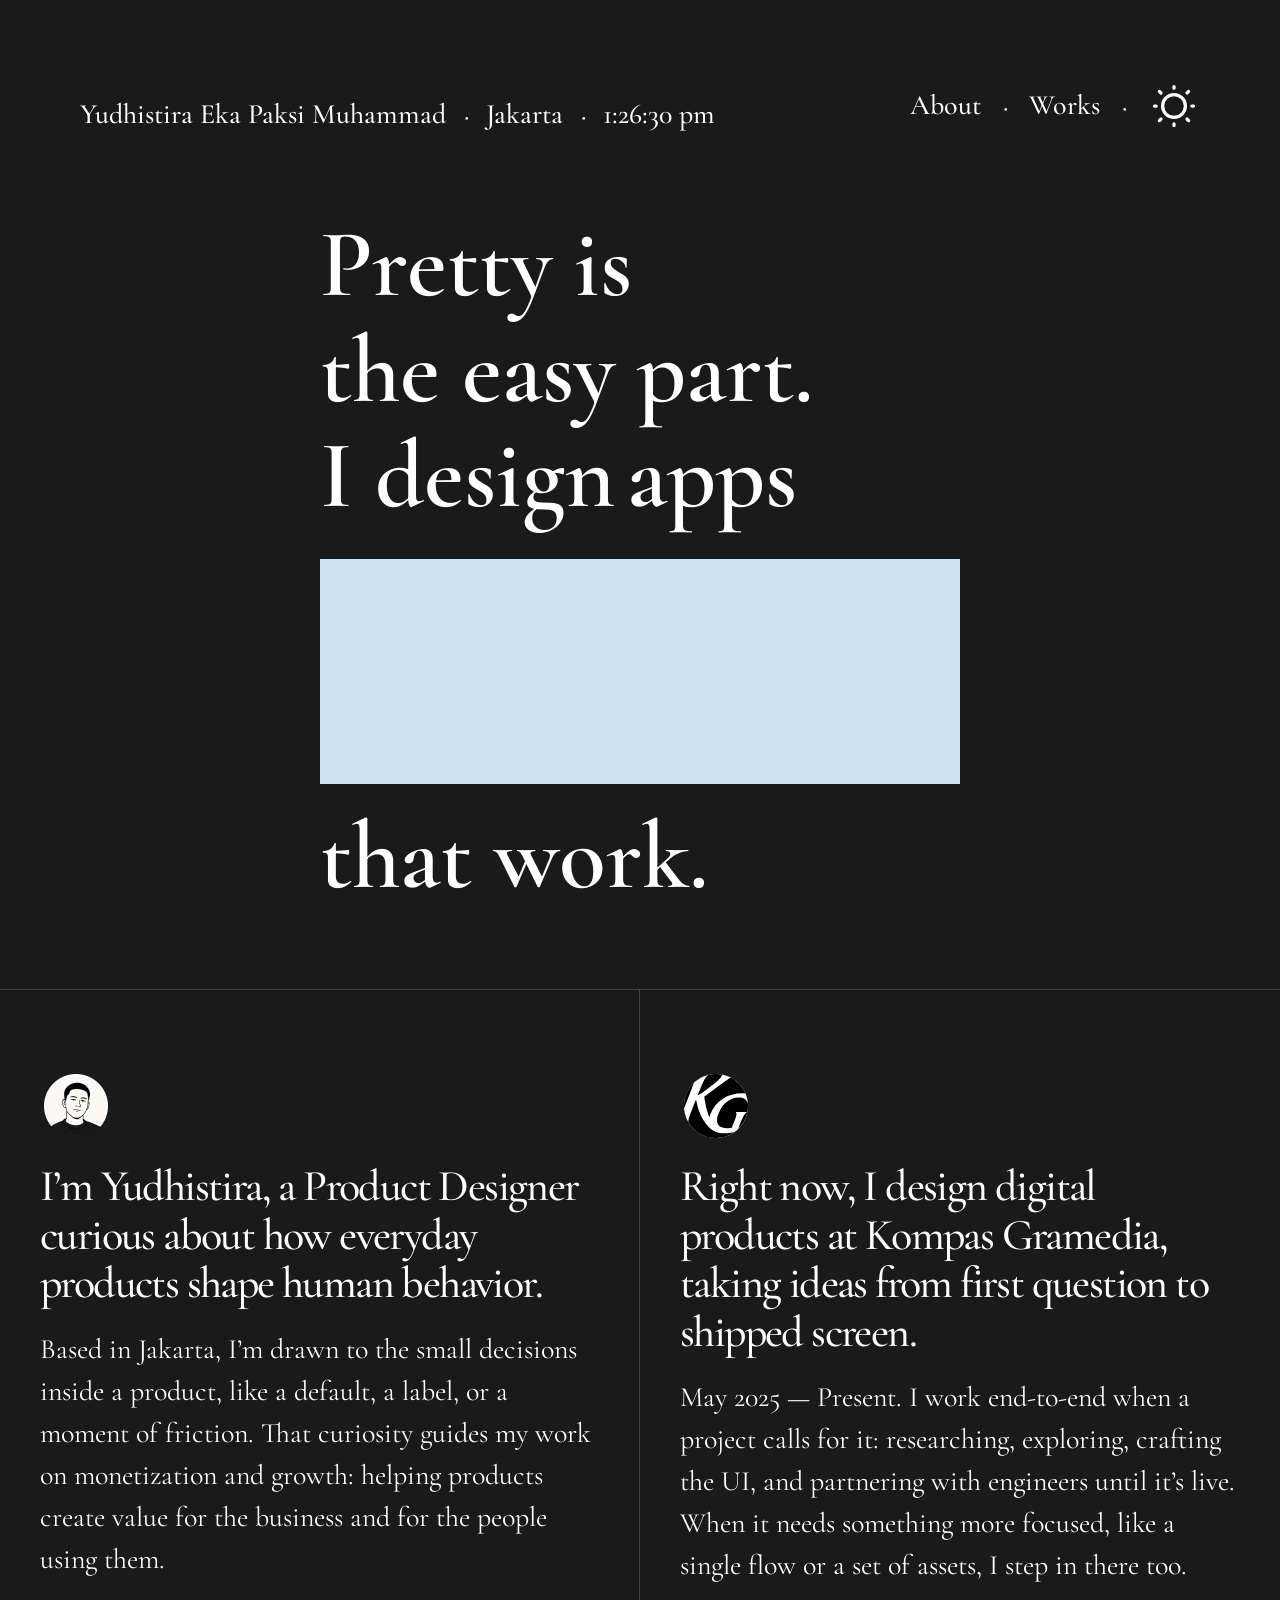
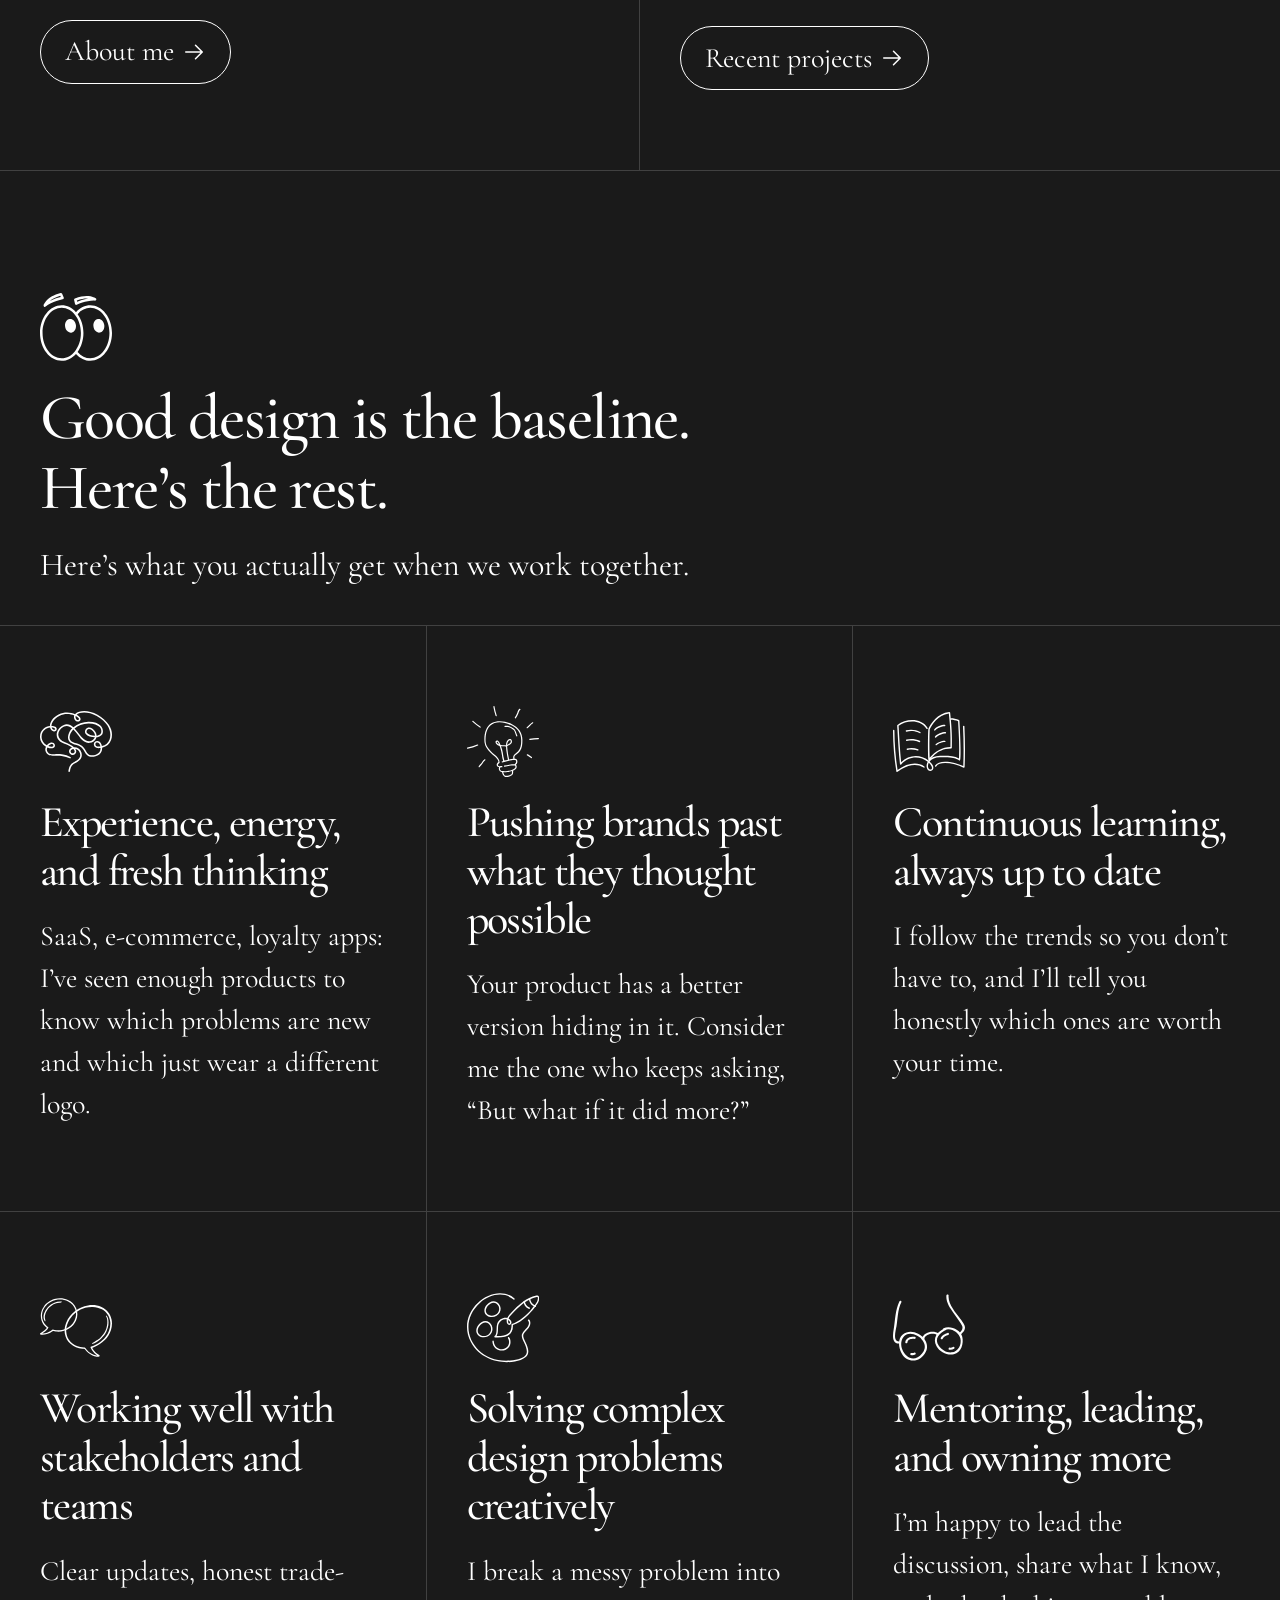
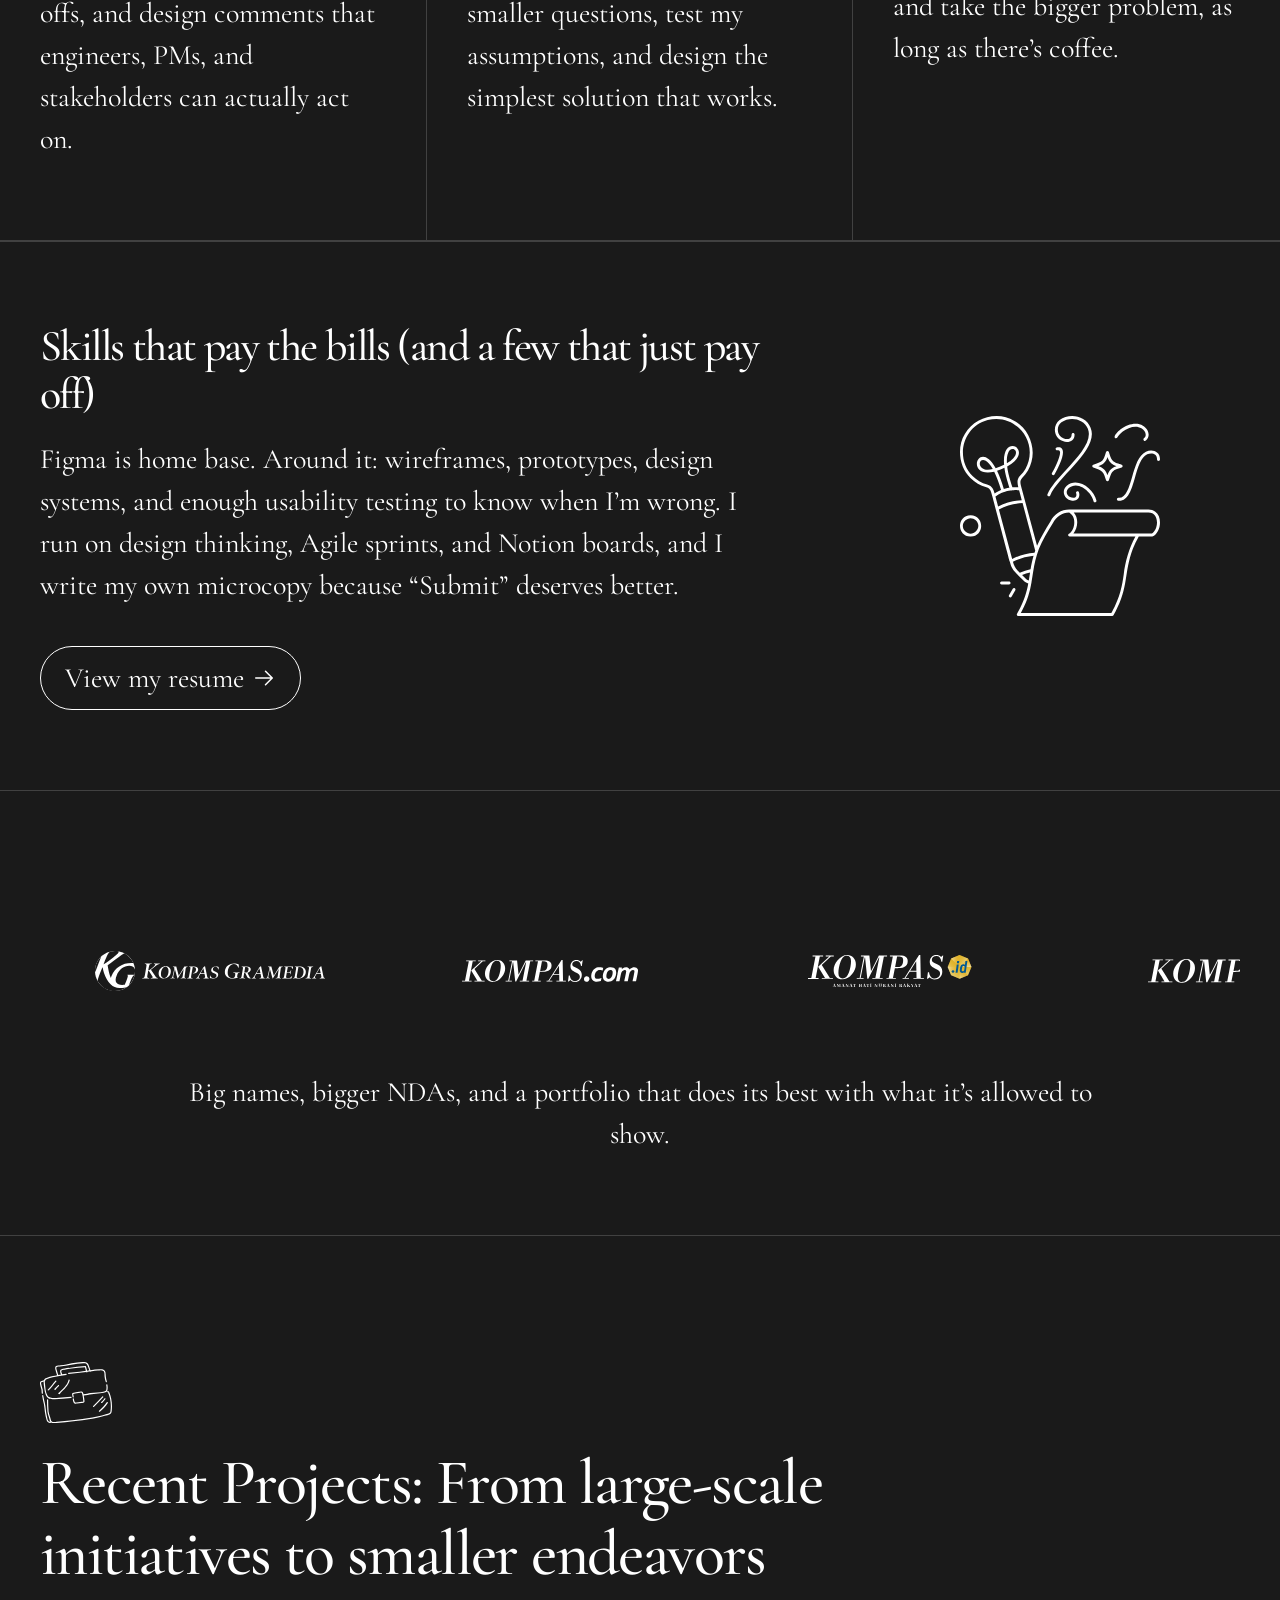
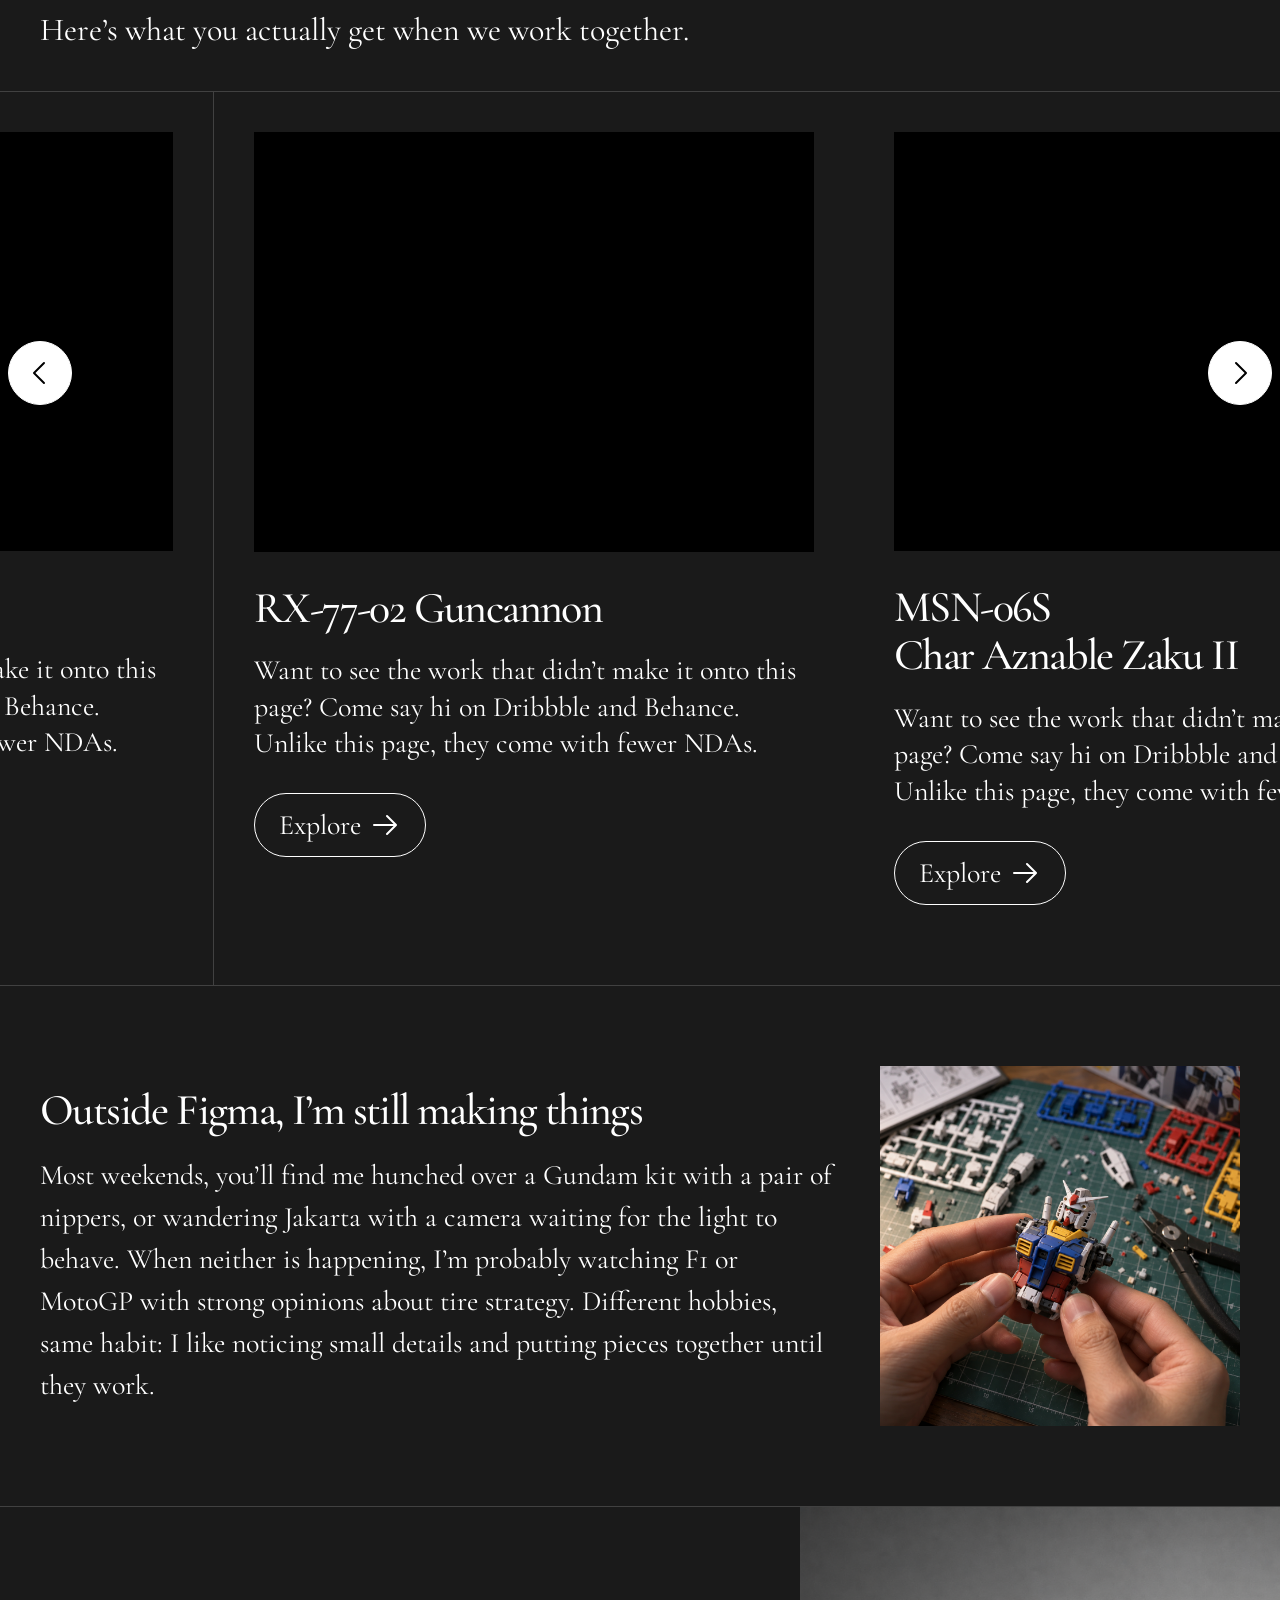
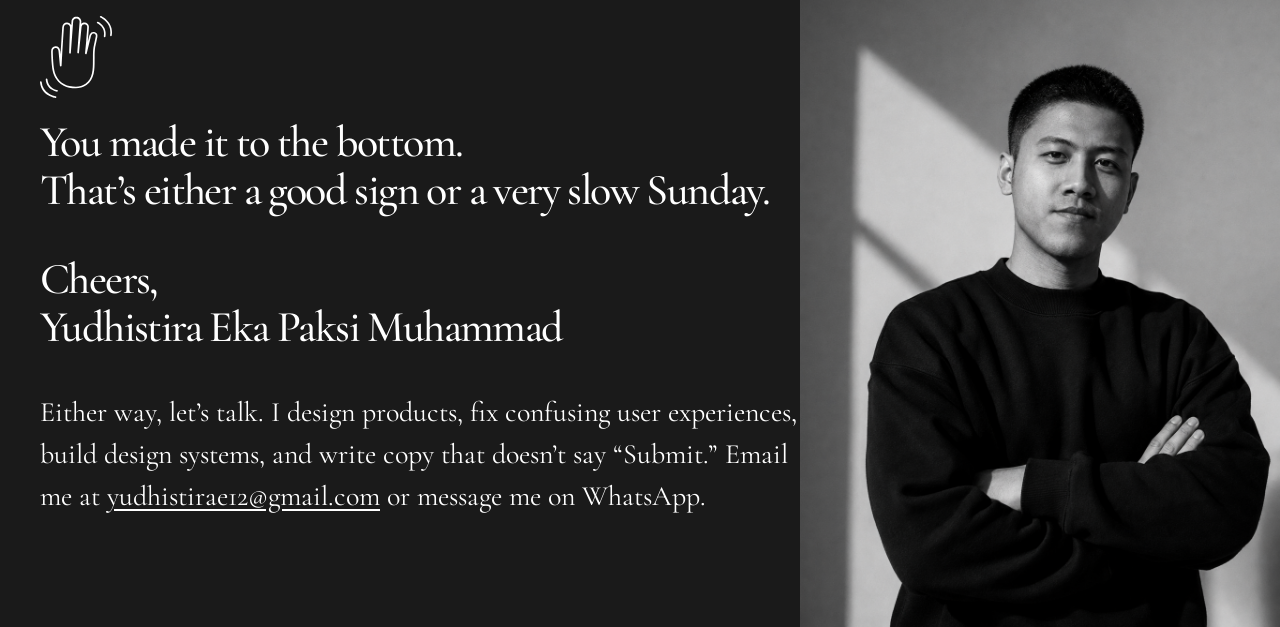
==== index.html @ 53196ae7 "Refine project carousel presentation" ====
<!doctype html>
<html lang="en">
  <head>
    <meta charset="UTF-8" />
    <meta name="viewport" content="width=device-width, initial-scale=1.0" />
    <meta name="description" content="Yudhistira Eka Paksi Muhammad — Product Designer based in Jakarta." />
    <title>Yudhistira Eka Paksi Muhammad — Product Designer</title>
    <link rel="icon" type="image/png" href="Assets/Favicons/Favicons_White.png" />
    <link rel="preconnect" href="https://fonts.googleapis.com" />
    <link rel="preconnect" href="https://fonts.gstatic.com" crossorigin />
    <link href="https://fonts.googleapis.com/css2?family=Cormorant+Garamond:wght@400;500;600&family=DM+Mono:wght@400;500&display=swap" rel="stylesheet" />
    <link rel="stylesheet" href="styles.css?v=project-mockups-1" />
  </head>
  <body data-theme="dark">
    <a class="skip-link" href="#main">Skip to content</a>
    <header class="header" id="top">
      <div class="metadata"><a href="#top">Yudhistira Eka Paksi Muhammad</a><span class="dot">·</span><span>Jakarta</span><span class="dot">·</span><time id="jakarta-time">--:--:--</time></div>
      <nav aria-label="Main navigation"><a href="about.html">About</a><span class="dot">·</span><a href="works.html">Works</a><span class="dot">·</span><button class="theme-toggle" type="button" aria-label="Switch to light mode" aria-pressed="false"><img src="Assets/Icons/sun-dim.svg" alt="" width="52" height="52" /></button><button class="menu-toggle" type="button" aria-label="Open navigation" aria-expanded="false"><img src="Assets/Icons/list.svg" alt="" width="24" height="24" /></button></nav>
    </header>
    <aside class="mobile-sidebar" id="mobile-menu" aria-label="Website navigation" aria-hidden="true" inert>
      <div class="mobile-sidebar__topbar"><a class="mobile-sidebar__name" href="index.html">Yudhistira Eka Paksi Muhammad</a><div class="mobile-sidebar__actions"><button class="theme-toggle" type="button" aria-label="Switch to light mode" aria-pressed="false"><img src="Assets/Icons/sun-dim.svg" alt="" width="24" height="24" /></button><button class="menu-close" type="button" aria-label="Close navigation"><img src="Assets/Icons/x.svg" alt="" width="24" height="24" /></button></div></div>
      <nav class="mobile-sidebar__nav" aria-label="On this portfolio"><p>On this portfolio</p><a href="index.html" aria-current="page">Home</a><a href="about.html">About</a><a href="works.html">Works</a></nav>
    </aside>
    <main id="main">
      <section class="hero" aria-labelledby="hero-title"><h1 id="hero-title" aria-label="Pretty is the easy part. I design apps, sites, and tools that work.">Pretty is<br />the easy part.<br /><span class="hero-design-line">I design<span class="hero-word-window" aria-hidden="true"><span class="hero-word-track"><span>apps</span><span>sites</span><span>tools</span><span>apps</span></span></span></span></h1><div class="asset-placeholder" aria-hidden="true"></div><p>that work.</p></section>
      <section class="split-section intro" id="about" aria-label="About Yudhistira">
        <article class="split-card"><img class="theme-asset avatar" src="Assets/Illustrations/DarkMode/ProfilePict.png" data-dark="Assets/Illustrations/DarkMode/ProfilePict.png" data-light="Assets/Illustrations/LightMode/ProfilePict.png" alt="Illustrated portrait of Yudhistira" width="72" height="72" /><h2>I’m Yudhistira, a Product Designer curious about how everyday products shape human behavior.</h2><p>Based in Jakarta, I’m drawn to the small decisions inside a product, like a default, a label, or a moment of friction. That curiosity guides my work on monetization and growth: helping products create value for the business and for the people using them.</p><a class="pill" href="#contact">About me <img src="Assets/Icons/arrow-right.svg" alt="" width="24" height="24" /></a></article>
        <article class="split-card"><img class="theme-asset icon" src="Assets/Illustrations/DarkMode/KGMedia.svg" data-dark="Assets/Illustrations/DarkMode/KGMedia.svg" data-light="Assets/Illustrations/LightMode/KGMedia.svg" alt="Kompas Gramedia" width="72" height="72" /><h2>Right now, I design digital products at Kompas Gramedia, taking ideas from first question to shipped screen.</h2><p>May 2025 — Present. I work end-to-end when a project calls for it: researching, exploring, crafting the UI, and partnering with engineers until it’s live. When it needs something more focused, like a single flow or a set of assets, I step in there too.</p><a class="pill" href="#projects">Recent projects <img src="Assets/Icons/arrow-right.svg" alt="" width="24" height="24" /></a></article>
      </section>
      <section class="value-section" aria-labelledby="value-title">
        <header class="value-intro"><img class="theme-asset value-intro__icon" src="Assets/Illustrations/DarkMode/BubbleChats.svg" data-dark="Assets/Illustrations/DarkMode/BubbleChats.svg" data-light="Assets/Illustrations/LightMode/BubbleChats.svg" alt="" width="72" height="72" /><h2 id="value-title">Good design is the baseline.<br />Here’s the rest.</h2><p>Here’s what you actually get when we work together.</p></header>
        <div class="value-grid">
          <article class="value-card"><img class="theme-asset icon" src="Assets/Illustrations/DarkMode/Brain.svg" data-dark="Assets/Illustrations/DarkMode/Brain.svg" data-light="Assets/Illustrations/LightMode/Brain.svg" alt="" width="72" height="72" /><h3>Experience, energy, and fresh thinking</h3><p>SaaS, e-commerce, loyalty apps: I’ve seen enough products to know which problems are new and which just wear a different logo.</p></article>
          <article class="value-card"><img class="theme-asset icon" src="Assets/Illustrations/DarkMode/LightBulb.svg" data-dark="Assets/Illustrations/DarkMode/LightBulb.svg" data-light="Assets/Illustrations/LightMode/LightBulb.svg" alt="" width="72" height="72" /><h3>Pushing brands past what they thought possible</h3><p>Your product has a better version hiding in it. Consider me the one who keeps asking, “But what if it did more?”</p></article>
          <article class="value-card"><img class="theme-asset icon" src="Assets/Illustrations/DarkMode/Book.svg" data-dark="Assets/Illustrations/DarkMode/Book.svg" data-light="Assets/Illustrations/LightMode/Book.svg" alt="" width="72" height="72" /><h3>Continuous learning, always up to date</h3><p>I follow the trends so you don’t have to, and I’ll tell you honestly which ones are worth your time.</p></article>
          <article class="value-card"><img class="theme-asset icon" src="Assets/Illustrations/DarkMode/BubbleChats-1.svg" data-dark="Assets/Illustrations/DarkMode/BubbleChats-1.svg" data-light="Assets/Illustrations/LightMode/BubbleChats-1.svg" alt="" width="72" height="72" /><h3>Working well with stakeholders and teams</h3><p>Clear updates, honest trade-offs, and design comments that engineers, PMs, and stakeholders can actually act on.</p></article>
          <article class="value-card"><img class="theme-asset icon" src="Assets/Illustrations/DarkMode/Palette.svg" data-dark="Assets/Illustrations/DarkMode/Palette.svg" data-light="Assets/Illustrations/LightMode/Palette.svg" alt="" width="72" height="72" /><h3>Solving complex design problems creatively</h3><p>I break a messy problem into smaller questions, test my assumptions, and design the simplest solution that works.</p></article>
          <article class="value-card"><img class="theme-asset icon" src="Assets/Illustrations/DarkMode/Glasses.svg" data-dark="Assets/Illustrations/DarkMode/Glasses.svg" data-light="Assets/Illustrations/LightMode/Glasses.svg" alt="" width="72" height="72" /><h3>Mentoring, leading, and owning more</h3><p>I’m happy to lead the discussion, share what I know, and take the bigger problem, as long as there’s coffee.</p></article>
        </div>
        <nav class="value-carousel-controls project-carousel-controls" aria-label="Value navigation"><p class="value-carousel-indicator project-carousel-indicator" aria-live="polite">1 of 6</p><div class="project-carousel-actions"><button class="project-carousel-control" type="button" data-value-direction="previous" aria-label="Previous value"><img src="Assets/Icons/caret-left.svg" alt="" width="32" height="32" /></button><button class="project-carousel-control" type="button" data-value-direction="next" aria-label="Next value"><img src="Assets/Icons/caret-right.svg" alt="" width="32" height="32" /></button></div></nav>
      </section>
      <section class="feature-section feature-section--skills"><div class="feature-content"><h2>Skills that pay the bills (and a few that just pay off)</h2><p>Figma is home base. Around it: wireframes, prototypes, design systems, and enough usability testing to know when I’m wrong. I run on design thinking, Agile sprints, and Notion boards, and I write my own microcopy because “Submit” deserves better.</p><a class="pill pill--feature" href="#contact">View my resume <img src="Assets/Icons/arrow-right.svg" alt="" width="24" height="24" /></a></div><img class="theme-asset creative" src="Assets/Illustrations/DarkMode/Creative.svg" data-dark="Assets/Illustrations/DarkMode/Creative.svg" data-light="Assets/Illustrations/LightMode/Creative.svg" alt="Creative design illustration" width="360" height="360" /></section>
      <section class="brands" aria-label="Brands and projects"><div class="brand-carousel"><div class="brand-track"><div class="brand-grid"><div><img class="theme-asset" src="Assets/Illustrations/DarkMode/KompasGramedia.svg" data-dark="Assets/Illustrations/DarkMode/KompasGramedia.svg" data-light="Assets/Illustrations/LightMode/KompasGramedia.svg" alt="Kompas Gramedia" width="230" height="40" /></div><div><img class="theme-asset" src="Assets/Illustrations/DarkMode/KompasCom.svg" data-dark="Assets/Illustrations/DarkMode/KompasCom.svg" data-light="Assets/Illustrations/LightMode/KompasCom.svg" alt="Kompas.com" width="176" height="22" /></div><div><img class="theme-asset" src="Assets/Illustrations/DarkMode/KompasID.svg" data-dark="Assets/Illustrations/DarkMode/KompasID.svg" data-light="Assets/Illustrations/LightMode/KompasID.svg" alt="Kompas.id" width="164" height="32" /></div><div><img class="theme-asset" src="Assets/Illustrations/DarkMode/KompasTV.svg" data-dark="Assets/Illustrations/DarkMode/KompasTV.svg" data-light="Assets/Illustrations/LightMode/KompasTV.svg" alt="Kompas TV" width="165" height="24" /></div><div><img class="theme-asset" src="Assets/Illustrations/DarkMode/BankSyariahIndonesia.svg" data-dark="Assets/Illustrations/DarkMode/BankSyariahIndonesia.svg" data-light="Assets/Illustrations/LightMode/BankSyariahIndonesia.svg" alt="Bank Syariah Indonesia" width="158" height="44" /></div><div><img class="theme-asset" src="Assets/Illustrations/DarkMode/AEON.svg" data-dark="Assets/Illustrations/DarkMode/AEON.svg" data-light="Assets/Illustrations/LightMode/AEON.svg" alt="AEON" width="120" height="40" /></div><div><img class="theme-asset bobo" src="Assets/Illustrations/DarkMode/MajalahBobo.svg" data-dark="Assets/Illustrations/DarkMode/MajalahBobo.svg" data-light="Assets/Illustrations/LightMode/MajalahBobo.svg" alt="Majalah Bobo" width="126" height="52" /></div><div><img class="theme-asset bobo" src="Assets/Illustrations/DarkMode/MajalahBobo.svg" data-dark="Assets/Illustrations/DarkMode/MajalahBobo.svg" data-light="Assets/Illustrations/LightMode/MajalahBobo.svg" alt="Majalah Bobo" width="126" height="52" /></div></div><div class="brand-grid" aria-hidden="true"><div><img class="theme-asset" src="Assets/Illustrations/DarkMode/KompasGramedia.svg" data-dark="Assets/Illustrations/DarkMode/KompasGramedia.svg" data-light="Assets/Illustrations/LightMode/KompasGramedia.svg" alt="" width="230" height="40" /></div><div><img class="theme-asset" src="Assets/Illustrations/DarkMode/KompasCom.svg" data-dark="Assets/Illustrations/DarkMode/KompasCom.svg" data-light="Assets/Illustrations/LightMode/KompasCom.svg" alt="" width="176" height="22" /></div><div><img class="theme-asset" src="Assets/Illustrations/DarkMode/KompasID.svg" data-dark="Assets/Illustrations/DarkMode/KompasID.svg" data-light="Assets/Illustrations/LightMode/KompasID.svg" alt="" width="164" height="32" /></div><div><img class="theme-asset" src="Assets/Illustrations/DarkMode/KompasTV.svg" data-dark="Assets/Illustrations/DarkMode/KompasTV.svg" data-light="Assets/Illustrations/LightMode/KompasTV.svg" alt="" width="165" height="24" /></div><div><img class="theme-asset" src="Assets/Illustrations/DarkMode/BankSyariahIndonesia.svg" data-dark="Assets/Illustrations/DarkMode/BankSyariahIndonesia.svg" data-light="Assets/Illustrations/LightMode/BankSyariahIndonesia.svg" alt="" width="158" height="44" /></div><div><img class="theme-asset" src="Assets/Illustrations/DarkMode/AEON.svg" data-dark="Assets/Illustrations/DarkMode/AEON.svg" data-light="Assets/Illustrations/LightMode/AEON.svg" alt="" width="120" height="40" /></div><div><img class="theme-asset bobo" src="Assets/Illustrations/DarkMode/MajalahBobo.svg" data-dark="Assets/Illustrations/DarkMode/MajalahBobo.svg" data-light="Assets/Illustrations/LightMode/MajalahBobo.svg" alt="" width="126" height="52" /></div><div><img class="theme-asset bobo" src="Assets/Illustrations/DarkMode/MajalahBobo.svg" data-dark="Assets/Illustrations/DarkMode/MajalahBobo.svg" data-light="Assets/Illustrations/LightMode/MajalahBobo.svg" alt="" width="126" height="52" /></div></div></div></div><p>Big names, bigger NDAs, and a portfolio that does its best with what it’s allowed to show.</p></section>
      <section class="projects-section" id="projects" aria-labelledby="projects-title">
        <header class="projects-intro"><img class="theme-asset projects-intro__icon" src="Assets/Illustrations/DarkMode/BubbleChats-2.svg" data-dark="Assets/Illustrations/DarkMode/BubbleChats-2.svg" data-light="Assets/Illustrations/LightMode/BubbleChats-2.svg" alt="" width="72" height="72" /><h2 id="projects-title">Recent Projects: From large-scale initiatives to smaller endeavors<span class="mobile-only"><br />Here’s the rest.</span></h2><p>Here’s what you actually get when we work together.</p></header>
        <div class="projects-carousel-shell">
        <div class="projects" id="project-carousel">
          <article class="project-card"><figure class="project-media project-media--red-comet" aria-hidden="true"></figure><h3>MSN-06S<br />Char Aznable Zaku II</h3><p>Want to see the work that didn’t make it onto this page? Come say hi on Dribbble and Behance. Unlike this page, they come with fewer NDAs.</p><a class="pill" href="#contact">Explore <img src="Assets/Icons/arrow-right.svg" alt="" width="32" height="32" /></a></article>
          <article class="project-card"><figure class="project-media project-media--gundam" aria-hidden="true"></figure><h3>RX-78-2 Gundam</h3><p>Want to see the work that didn’t make it onto this page? Come say hi on Dribbble and Behance. Unlike this page, they come with fewer NDAs.</p><a class="pill" href="#contact">Explore <img src="Assets/Icons/arrow-right.svg" alt="" width="32" height="32" /></a></article>
          <article class="project-card"><figure class="project-media project-media--gouf" aria-hidden="true"></figure><h3>MS-07B Gouf</h3><p>Want to see the work that didn’t make it onto this page? Come say hi on Dribbble and Behance. Unlike this page, they come with fewer NDAs.</p><a class="pill" href="#contact">Explore <img src="Assets/Icons/arrow-right.svg" alt="" width="32" height="32" /></a></article>
          <article class="project-card"><figure class="project-media project-media--zaku" aria-hidden="true"></figure><h3>MS-06C Zaku II</h3><p>Want to see the work that didn’t make it onto this page? Come say hi on Dribbble and Behance. Unlike this page, they come with fewer NDAs.</p><a class="pill" href="#contact">Explore <img src="Assets/Icons/arrow-right.svg" alt="" width="32" height="32" /></a></article>
          <article class="project-card"><figure class="project-media project-media--rgm" aria-hidden="true"></figure><h3>RGM-79 Mobile Suit</h3><p>Want to see the work that didn’t make it onto this page? Come say hi on Dribbble and Behance. Unlike this page, they come with fewer NDAs.</p><a class="pill" href="#contact">Explore <img src="Assets/Icons/arrow-right.svg" alt="" width="32" height="32" /></a></article>
          <article class="project-card"><figure class="project-media project-media--guncannon" aria-hidden="true"></figure><h3>RX-77-02 Guncannon</h3><p>Want to see the work that didn’t make it onto this page? Come say hi on Dribbble and Behance. Unlike this page, they come with fewer NDAs.</p><a class="pill" href="#contact">Explore <img src="Assets/Icons/arrow-right.svg" alt="" width="32" height="32" /></a></article>
        </div>
        <nav class="project-carousel-controls" aria-label="Project navigation"><p class="project-carousel-indicator" aria-live="polite">1 of 6</p><div class="project-carousel-actions"><button class="project-carousel-control" type="button" data-project-direction="previous" aria-label="Previous project"><img src="Assets/Icons/caret-left.svg" alt="" width="32" height="32" /></button><button class="project-carousel-control" type="button" data-project-direction="next" aria-label="Next project"><img src="Assets/Icons/caret-right.svg" alt="" width="32" height="32" /></button></div></nav>
        </div>
      </section>
      <section class="feature-section feature-section--outside"><div><h2>Outside Figma, I’m still making things</h2><p>Most weekends, you’ll find me hunched over a Gundam kit with a pair of nippers, or wandering Jakarta with a camera waiting for the light to behave. When neither is happening, I’m probably watching F1 or MotoGP with strong opinions about tire strategy. Different hobbies, same habit: I like noticing small details and putting pieces together until they work.</p></div><img class="creative outside-creative" src="Assets/Gundam.png" alt="Gundam model kit" width="360" height="360" /></section>
      <section class="contact" id="contact"><div class="contact-copy"><img class="theme-asset hello" src="Assets/Illustrations/DarkMode/Hello.svg" data-dark="Assets/Illustrations/DarkMode/Hello.svg" data-light="Assets/Illustrations/LightMode/Hello.svg" alt="Waving hello" width="72" height="82" /><h2>You made it to the bottom.<br />That’s either a good sign or a very slow Sunday.</h2><h2>Cheers,<br />Yudhistira Eka Paksi Muhammad</h2><p>Either way, let’s talk. I design products, fix confusing user experiences, build design systems, and write copy that doesn’t say “Submit.” Email me at <a href="mailto:yudhistirae12@gmail.com">yudhistirae12@gmail.com</a> or message me on WhatsApp.</p></div><img class="contact-photo" src="Assets/PersonalPhoto/Professional.png" alt="Portrait of Yudhistira Eka Paksi Muhammad" width="1024" height="1536" /></section>
    </main>
    <button class="back-to-top" type="button" aria-label="Back to top"><img src="Assets/Icons/arrow-up.svg" alt="" width="24" height="24" /></button>
    <script src="script.js?v=two-project-carousel-1"></script>
  </body>
</html>
---- styles.css ----
:root {
  --bg: #1a1a1a;
  --ink: #fff;
  --line: #414141;
  --serif: "Cormorant Garamond", Georgia, serif;
}

body[data-theme="light"] {
  --bg: #fff;
  --ink: #2a2a2a;
  --line: #d9d9d9;
}

* {
  box-sizing: border-box;
}

html {
  scroll-behavior: smooth;
}

body {
  margin: 0;
  overflow-x: hidden;
  background: var(--bg);
  color: var(--ink);
  font-family: var(--serif);
  transition: background .2s, color .2s;
}

img {
  display: block;
  max-width: 100%;
}

a {
  color: inherit;
}

button {
  font: inherit;
}

.mobile-only, .menu-toggle {
  display: none;
}

.mobile-sidebar {
  display: none;
}

.split-section, .value-section, .feature-section, .brands, .projects-section, .contact {
  width: 100%;
  max-width: 100%;
}

.skip-link {
  position: fixed;
  top: -60px;
  left: 20px;
  z-index: 5;
  padding: 8px 12px;
  background: var(--ink);
  color: var(--bg);
}

.skip-link:focus {
  top: 12px;
}

.header {
  min-height: 172px;
  display: flex;
  align-items: flex-end;
  justify-content: space-between;
  padding: 80px 80px 40px;
  font-size: 28px;
  font-weight: 500;
  line-height: 1.2;
}

.metadata, .header nav {
  display: flex;
  align-items: center;
  gap: 4px;
  white-space: nowrap;
}

.header nav {
  gap: 8px;
}

.header a {
  text-decoration: none;
}

.header a:hover {
  text-decoration: underline;
  text-underline-offset: 5px;
}

.dot {
  display: grid;
  width: 32px;
  height: 32px;
  place-items: center;
}

.theme-toggle {
  width: 52px;
  height: 52px;
  padding: 0;
  border: 0;
  background: transparent;
  cursor: pointer;
}

.theme-toggle img {
  width: 52px;
  height: 52px;
}

.back-to-top {
  position: fixed;
  right: 40px;
  bottom: 40px;
  z-index: 10;
  width: 52px;
  height: 52px;
  display: grid;
  padding: 0;
  place-items: center;
  border: 0;
  border-radius: 999px;
  background: var(--ink);
  box-shadow: 0 4px 12px rgb(0 0 0 / .2);
  cursor: pointer;
  opacity: 0;
  visibility: hidden;
  pointer-events: none;
  transform: translateY(12px);
  transition: opacity .2s ease, transform .2s ease, visibility 0s linear .2s, background .2s ease;
}

.back-to-top.is-visible {
  opacity: 1;
  visibility: visible;
  pointer-events: auto;
  transform: translateY(0);
  transition: opacity .2s ease, transform .2s ease, background .2s ease;
}

.back-to-top img {
  width: 24px;
  height: 24px;
}

body[data-theme="light"] .back-to-top img {
  filter: invert(1);
}

.back-to-top:hover {
  transform: translateY(-2px);
}

.back-to-top:focus-visible {
  outline: 2px solid var(--ink);
  outline-offset: 3px;
}

body[data-theme="dark"] .theme-toggle img, body[data-theme="dark"] .pill img {
  filter: invert(1);
}

.hero {
  --hero-word-duration: 9.75s;
  --hero-word-easing: cubic-bezier(.76, 0, .24, 1);
  width: 640px;
  margin: 0 auto;
}

.hero h1, .hero > p {
  margin: 0;
  font-size: 96px;
  font-weight: 600;
  line-height: 1.1;
}

.hero h1 {
  padding: 40px 0 30px;
}

.hero-design-line {
  display: inline-flex;
  align-items: flex-start;
  height: 1.1em;
  vertical-align: top;
  white-space: nowrap;
}

.hero-word-window {
  display: block;
  flex: 0 0 3.2em;
  height: 1.36em;
  margin-left: .12em;
  overflow: hidden;
  line-height: 1.1;
}

.hero-word-track {
  display: block;
  height: 5.44em;
  line-height: 1.1;
  will-change: transform;
  animation: hero-word-roll var(--hero-word-duration) var(--hero-word-easing) infinite;
}

.hero-word-track > span {
  display: block;
  height: 1.36em;
  line-height: 1.1;
  white-space: nowrap;
}

.asset-placeholder {
  position: relative;
  width: 100%;
  height: 225px;
  overflow: hidden;
  background: #d1e3f0;
  isolation: isolate;
}

.asset-placeholder__track {
  display: none;
}

.hero-laptop__shadow {
  position: absolute;
  z-index: 0;
  display: block;
  bottom: -18px;
  left: 50%;
  width: 734px;
  max-width: none;
  opacity: .32;
  transform: translateX(-50%);
}

.hero-laptop {
  position: absolute;
  z-index: 1;
  display: block;
  top: 50px;
  left: 50%;
  width: 583px;
  height: 396px;
  padding: 4px 4px 18px;
  border: 2px solid #4a5568;
  border-radius: 28px 28px 4px 4px;
  background: #1a202c;
  transform: translateX(-50%);
}

.hero-laptop__screen {
  height: 100%;
  overflow: hidden;
  padding: 15px;
  border-radius: 22px 22px 0 0;
  background: #000;
}

.hero-laptop__screen img {
  width: 140%;
  max-width: none;
  height: auto;
}

.hero-laptop__base {
  position: absolute;
  z-index: 2;
  bottom: -9px;
  left: 50%;
  width: 720px;
  max-width: none;
  transform: translateX(-50%);
}

.hero > p {
  padding: 20px 0 80px;
}

.split-section {
  display: grid;
  grid-template-columns: 1fr 1fr;
  border-top: 1px solid var(--line);
  border-bottom: 1px solid var(--line);
}

.split-card {
  min-height: 673px;
  padding: 80px 40px;
  border-right: 1px solid var(--line);
}

.split-card:last-child {
  border-right: 0;
}

.avatar, .icon {
  width: 72px;
  height: auto;
  margin-bottom: 20px;
}

.avatar {
  border-radius: 999px;
}

h2, h3, p {
  overflow-wrap: break-word;
}

.split-card h2, .value-card h2, .feature-section h2, .contact h2 {
  margin: 0 0 20px;
  font-size: 44px;
  font-weight: 500;
  letter-spacing: -1.6px;
  line-height: 1.1;
}

.split-card p, .value-card p, .feature-section p, .contact p, .project-card p {
  margin: 0;
  font-size: 28px;
  font-weight: 400;
  line-height: 1.5;
}

.pill {
  display: inline-flex;
  align-items: center;
  gap: 8px;
  min-height: 64px;
  margin-top: 40px;
  padding: 0 24px;
  border: 1px solid var(--ink);
  border-radius: 999px;
  font-size: 22px;
  line-height: 1.3;
  text-decoration: none;
  white-space: nowrap;
  transition: background .18s, color .18s;
}

.split-card .pill, .project-card .pill {
  align-self: flex-start;
  width: fit-content;
  height: 64px;
  min-height: 64px;
  padding: 0 24px;
  font-size: 28px;
}

.pill--feature {
  align-self: flex-start;
  width: fit-content;
  height: 64px;
  min-height: 64px;
  padding: 0 24px;
  font-size: 28px;
}

.pill:hover {
  background: var(--ink);
  color: var(--bg);
}

.pill img {
  width: 24px;
  height: 24px;
}

body[data-theme="dark"] .pill:hover img {
  filter: none;
}

body[data-theme="light"] .pill:hover img {
  filter: invert(1);
}

.value-intro, .projects-intro {
  width: 960px;
  max-width: 100%;
  padding: 120px 0 40px 40px;
}

.value-intro__icon, .projects-intro__icon {
  width: 72px;
  height: 72px;
  margin-bottom: 20px;
}

.value-intro h2, .projects-intro h2 {
  margin: 0 0 20px;
  font-size: 64px;
  font-weight: 500;
  letter-spacing: -1.6px;
  line-height: 1.1;
}

.value-intro p, .projects-intro p {
  margin: 0;
  font-size: 32px;
  font-weight: 400;
  line-height: 1.3;
}

.value-grid {
  display: grid;
  grid-template-columns: repeat(3, 1fr);
  border-top: 1px solid var(--line);
}

.value-card {
  min-height: 468px;
  padding: 80px 40px;
  border-right: 1px solid var(--line);
  border-bottom: 1px solid var(--line);
}

.value-card:nth-child(3n) {
  border-right: 0;
}

.value-card h3, .value-card p {
  max-width: 400px;
}

.value-card h3 {
  margin: 0 0 20px;
  font-size: 44px;
  font-weight: 500;
  letter-spacing: -1.6px;
  line-height: 1.1;
}

.feature-section {
  min-height: 440px;
  display: flex;
  align-items: center;
  justify-content: space-between;
  gap: 40px;
  padding: 40px;
  border-top: 1px solid var(--line);
}

.feature-section > div {
  width: 792px;
  max-width: calc(100% - 400px);
}

.feature-section--skills {
  padding-block: 80px;
}

.creative {
  width: 360px;
  height: 360px;
  object-fit: contain;
}

.outside-creative {
  object-fit: cover;
}

.feature-section--outside {
  min-height: 520px;
  padding: 80px 40px;
  border-top: 0;
}

.brands {
  min-height: 0;
  padding: 80px 40px;
  border-top: 1px solid var(--line);
  border-bottom: 1px solid var(--line);
}

.brand-carousel {
  overflow: visible;
}

.brand-track {
  display: block;
}

.brand-grid {
  display: grid;
  grid-template-columns: repeat(4, 1fr);
}

.brand-grid[aria-hidden="true"] {
  display: none;
}

.brand-grid > div {
  height: 120px;
  display: grid;
  place-items: center;
}

.brand-grid img:not(.bobo) {
  width: auto;
  max-height: 52px;
}

.bobo {
  width: 126px;
  height: 52px;
  object-fit: contain;
}

body[data-theme="light"] .bobo {
  filter: invert(1);
}

.brands > p {
  margin: 40px auto 0;
  text-align: center;
  font-size: 28px;
  line-height: 1.5;
}

.projects-carousel-shell {
  position: relative;
}

.projects {
  display: flex;
  overflow: hidden;
  border-top: 1px solid var(--line);
  border-bottom: 1px solid var(--line);
  scroll-behavior: smooth;
}

.project-card {
  display: flex;
  flex: 0 0 50%;
  flex-direction: column;
  min-width: 50%;
  padding: 40px 40px 80px;
  border: 0;
  border-right: 1px solid var(--line);
  scroll-snap-align: none;
}

.projects > .project-card:nth-child(2n) {
  border-right: 0;
}

.project-media {
  position: relative;
  width: 100%;
  aspect-ratio: 4 / 3;
  margin: 0 0 32px;
  overflow: hidden;
  border-radius: 0;
  background: #000;
  isolation: isolate;
}

.project-card h3 {
  margin: 0 0 20px;
  font-size: 44px;
  font-weight: 500;
  letter-spacing: -1.6px;
  line-height: 1.1;
}

.project-card p {
  line-height: 1.3;
}

.project-card .pill {
  margin-top: 32px;
}

.project-card .pill img {
  width: 32px;
  height: 32px;
}

.value-carousel-controls {
  display: none;
}

.projects-carousel-shell > .project-carousel-controls {
  position: absolute;
  z-index: 2;
  top: 258px;
  right: 8px;
  left: 8px;
  display: flex;
  align-items: center;
  justify-content: space-between;
  pointer-events: none;
}

.project-carousel-indicator {
  display: none;
}

.project-carousel-actions {
  display: contents;
}

.project-carousel-control {
  display: grid;
  width: 64px;
  height: 64px;
  padding: 0;
  place-items: center;
  border: 1px solid var(--ink);
  border-radius: 999px;
  background: var(--ink);
  cursor: pointer;
  pointer-events: auto;
  transition: transform .18s, opacity .18s;
}

.project-carousel-control:hover {
  transform: scale(1.04);
}

.project-carousel-control img {
  width: 32px;
  height: 32px;
}

@media (min-width: 641px) {
  body[data-theme="light"] .projects-carousel-shell .project-carousel-control img {
    filter: invert(1);
  }
}

.contact {
  position: relative;
  min-height: 720px;
  display: flex;
  align-items: center;
  padding: 80px 480px 80px 40px;
  border-top: 1px solid var(--line);
}

.contact-copy {
  width: 792px;
  max-width: 100%;
}

.hello {
  width: 72px;
  height: 82px;
  margin-bottom: 20px;
}

.contact h2 {
  margin-bottom: 40px;
}

.contact p a {
  text-underline-offset: 4px;
}

.contact-photo {
  position: absolute;
  top: 0;
  right: 0;
  width: 480px;
  height: 720px;
  object-fit: cover;
}

.sr-only {
  position: absolute;
  width: 1px;
  height: 1px;
  margin: -1px;
  overflow: hidden;
  clip: rect(0,0,0,0);
  white-space: nowrap;
}

/* Placeholder pages */
.placeholder-hero {
  width: 640px;
  max-width: calc(100% - 40px);
  margin: 0 auto;
  padding: 80px 0;
  text-align: center;
}

.placeholder-hero__visual {
  display: grid;
  width: 240px;
  height: 240px;
  margin: 0 auto;
  place-items: center;
}

.placeholder-hourglass {
  width: 101px;
  height: 200px;
  max-width: none;
}

.placeholder-hero h1 {
  margin: 40px 0 20px;
  font-size: 44px;
  font-weight: 500;
  line-height: 1.1;
  letter-spacing: -.036em;
}

.placeholder-hero p {
  margin: 0;
  font-size: 28px;
  font-weight: 400;
  line-height: 1.5;
}

.placeholder-contact-options {
  display: grid;
  grid-template-columns: repeat(3, minmax(0, 1fr));
  border-top: 1px solid var(--line);
}

.placeholder-contact-option {
  min-height: 488px;
  display: flex;
  flex-direction: column;
  padding: 80px 40px;
}

.placeholder-contact-option + .placeholder-contact-option {
  border-left: 1px solid var(--line);
}

.placeholder-contact-option__icon {
  width: 72px;
  height: 72px;
  margin-bottom: 20px;
  object-fit: contain;
}

.placeholder-contact-option__icon--sketch {
  width: 72px;
  height: 72px;
}

.placeholder-contact-option h2 {
  margin: 0 0 20px;
  font-size: 44px;
  font-weight: 500;
  line-height: 1.1;
  letter-spacing: -.036em;
}

.placeholder-contact-option p {
  margin: 0;
  font-size: 28px;
  line-height: 1.5;
}

.placeholder-contact-option .pill {
  width: fit-content;
  height: 64px;
  min-height: 64px;
  margin-top: 40px;
  padding: 0 24px;
  font-size: 28px;
}

.placeholder-contact-option .pill img {
  width: 24px;
  height: 24px;
}

/* About page */
.about-intro {
  border-bottom: 1px solid var(--line);
}

.about-intro h1, .about-experience__intro {
  width: 960px;
  max-width: 100%;
  margin: 0;
  padding: 120px 0 40px 40px;
}

.about-intro h1 {
  padding-bottom: 80px;
}

.about-intro h1, .about-experience__intro h2 {
  color: var(--ink);
  font-size: 64px;
  font-weight: 500;
  letter-spacing: -1.6px;
  line-height: 1.1;
}

.about-profile {
  position: relative;
  min-height: 720px;
  display: flex;
  align-items: center;
  padding: 80px 480px 80px 40px;
  border-bottom: 1px solid var(--line);
}

.about-profile__copy {
  width: 792px;
  max-width: 100%;
}

.about-profile h2, .about-tools h2, .about-contact-option h2 {
  margin: 0 0 20px;
  color: var(--ink);
  font-size: 44px;
  font-weight: 500;
  letter-spacing: -1.6px;
  line-height: 1.1;
}

.about-profile p, .about-experience__intro p, .about-experience-card p, .about-tools p, .about-brands > p, .about-contact-option p {
  margin: 0;
  color: var(--ink);
  font-size: 28px;
  font-weight: 400;
  line-height: 1.5;
}

.about-profile .pill, .about-contact-option .pill {
  width: fit-content;
  height: 64px;
  min-height: 64px;
  margin-top: 40px;
  padding: 0 24px;
  font-size: 28px;
}

.about-profile__photo {
  position: absolute;
  top: 0;
  right: 0;
  width: 480px;
  height: 720px;
  object-fit: cover;
}

.about-workbench {
  display: grid;
  grid-template-columns: repeat(2, minmax(0, 1fr));
  border-bottom: 1px solid var(--line);
}

.about-workbench-card {
  min-height: 592px;
  padding: 80px 40px;
  border-right: 1px solid var(--line);
}

.about-workbench-card:last-child {
  border-right: 0;
}

.about-workbench-card h2 {
  margin: 0 0 20px;
  color: var(--ink);
  font-size: 44px;
  font-weight: 500;
  letter-spacing: -1.6px;
  line-height: 1.1;
}

.about-workbench-card p {
  margin: 0;
  color: var(--ink);
  font-size: 28px;
  font-weight: 400;
  line-height: 1.5;
}

.about-workbench-card .pill {
  width: fit-content;
  height: 64px;
  min-height: 64px;
  margin-top: 40px;
  padding: 0 24px;
  font-size: 28px;
}

.about-experience__intro {
  padding-bottom: 40px;
}

.about-section-icon {
  width: 72px;
  height: 72px;
  margin-bottom: 20px;
  object-fit: contain;
}

.about-experience__intro h2 {
  margin: 0 0 20px;
}

.about-experience__intro p {
  font-size: 32px;
  line-height: 1.3;
}

.about-experience__grid {
  display: grid;
  grid-template-columns: repeat(3, minmax(0, 1fr));
  border-top: 1px solid var(--line);
  border-bottom: 1px solid var(--line);
}

.about-experience-card {
  min-height: 592px;
  padding: 80px 40px;
  border-right: 1px solid var(--line);
}

.about-experience-card:last-child {
  border-right: 0;
}

.about-experience-card h3 {
  margin: 0 0 20px;
  color: var(--ink);
  font-size: 44px;
  font-weight: 500;
  letter-spacing: -1.6px;
  line-height: 1.1;
}

.about-experience-carousel-controls {
  display: none;
}

.about-tools {
  min-height: 520px;
  display: flex;
  align-items: center;
  justify-content: space-between;
  gap: 40px;
  padding: 80px 40px;
  border-bottom: 1px solid var(--line);
}

.about-tools__copy {
  width: 792px;
  max-width: calc(100% - 400px);
}

.about-tools .pill--feature {
  margin-top: 40px;
}

.about-tools__illustration {
  width: 360px;
  height: 360px;
  object-fit: contain;
}

.about-brands {
  padding: 120px 40px 80px;
  border-bottom: 1px solid var(--line);
}

.about-brand-track {
  display: block;
}

.about-brand-grid {
  display: grid;
  grid-template-columns: repeat(4, minmax(0, 1fr));
}

.about-brand-grid[aria-hidden="true"] {
  display: none;
}

.about-brand-grid > div {
  height: 120px;
  display: grid;
  place-items: center;
}

.about-brand-grid img {
  width: auto;
  max-height: 52px;
}

.about-brands > p {
  width: 720px;
  max-width: 100%;
  margin: 40px auto 0;
  text-align: center;
}

.about-contact-options {
  display: grid;
  grid-template-columns: repeat(3, minmax(0, 1fr));
}

.about-contact-option {
  min-height: 488px;
  display: flex;
  flex-direction: column;
  padding: 80px 40px;
}

.about-contact-option + .about-contact-option {
  border-left: 1px solid var(--line);
}

.about-contact-option__icon {
  width: 72px;
  height: 72px;
  margin-bottom: 20px;
  object-fit: contain;
}

@media (max-width: 900px) and (min-width: 641px) {
  .header {
    padding: 56px 40px 32px;
    font-size: 24px;
  }

  .header nav a:nth-of-type(2), .header nav .dot:nth-of-type(2) {
    display: none;
  }

  .split-card, .value-card {
    padding: 56px 40px;
  }

  .about-intro h1, .about-experience__intro {
    width: auto;
    padding: 80px 40px 40px;
  }

  .about-intro h1, .about-experience__intro h2 {
    font-size: 56px;
  }

  .about-profile {
    min-height: 600px;
    padding-right: 40%;
  }

  .about-profile__photo {
    width: 40%;
    height: 600px;
  }

  .about-profile h2, .about-tools h2, .about-contact-option h2, .about-experience-card h3 {
    font-size: 40px;
  }

  .about-workbench-card {
    padding: 56px 40px;
  }

  .about-workbench-card h2 {
    font-size: 40px;
  }

  .about-experience-card, .about-contact-option {
    padding: 56px 40px;
  }

  .about-tools__copy {
    max-width: calc(100% - 280px);
  }

  .about-tools__illustration {
    width: 240px;
    height: 240px;
  }

  .value-intro, .projects-intro {
    width: auto;
    padding: 80px 40px 40px;
  }

  .split-card {
    min-height: auto;
  }

  .value-card {
    min-height: 540px;
  }

  .feature-section {
    gap: 40px;
  }

  .feature-section > div {
    max-width: calc(100% - 280px);
  }

  .creative {
    width: 240px;
    height: 240px;
  }

  .brands {
    padding-inline: 40px;
  }

  .project-card {
    flex-basis: 50%;
    min-width: 50%;
  }

  .projects > .project-card:nth-child(2n + 1) {
    scroll-snap-align: start;
  }

  .projects-carousel-shell > .project-carousel-controls {
    top: 210px;
  }

  .contact {
    padding-left: 40px;
    padding-right: 40%;
  }

  .contact-photo {
    width: 40%;
  }
}

@media (min-width: 901px) {
  .feature-section:not(.feature-section--outside) {
    justify-content: flex-start;
    gap: 120px;
  }

  .feature-section:not(.feature-section--outside) > div {
    flex: 1;
    width: auto;
    max-width: none;
  }

  .brands {
    padding-top: 120px;
  }

  .brands > p {
    width: 960px;
    max-width: 100%;
  }

  .brands .brand-carousel {
    overflow: hidden;
  }

  .brands .brand-track {
    display: flex;
    width: max-content;
    animation: brand-marquee 40s linear infinite;
  }

  .brands .brand-grid, .brands .brand-grid[aria-hidden="true"] {
    display: flex;
    flex: 0 0 auto;
  }

  .brands .brand-grid > div {
    width: 340px;
    height: 120px;
    flex: 0 0 340px;
  }

  .about-brands .about-brand-carousel {
    overflow: hidden;
  }

  .about-brands .about-brand-track {
    display: flex;
    width: max-content;
    animation: brand-marquee 20s linear infinite;
  }

  .about-brands .about-brand-grid, .about-brands .about-brand-grid[aria-hidden="true"] {
    display: flex;
    flex: 0 0 auto;
  }

  .about-brands .about-brand-grid > div {
    width: 340px;
    height: 120px;
    flex: 0 0 340px;
  }

  .projects > .project-card:nth-child(2n + 1) {
    scroll-snap-align: start;
  }

  .projects-carousel-shell > .project-carousel-controls {
    top: calc(18.75vw + 10px);
  }
}

@media (max-width: 640px) {
  .mobile-only {
    display: inline;
  }

  .header {
    min-height: 76px;
    padding: 20px;
    align-items: center;
    font-size: 16px;
  }

  .back-to-top {
    right: 20px;
    bottom: 20px;
    width: 48px;
    height: 48px;
  }

  .metadata {
    display: block;
    white-space: nowrap;
  }

  .metadata > :not(a) {
    display: none;
  }

  .header nav {
    gap: 8px;
  }

  .header nav > a, .header nav > .dot {
    display: none;
  }

  .theme-toggle {
    display: grid;
    width: 36px;
    height: 36px;
    padding: 0;
    place-items: center;
  }

  .theme-toggle img {
    width: 24px;
    height: 24px;
  }

  .menu-toggle {
    display: grid;
    width: 36px;
    height: 36px;
    padding: 0;
    place-items: center;
    border: 0;
    border-radius: 999px;
    background: #2a2a2a;
    box-shadow: 0 4px 12px rgb(0 0 0 / .24);
    cursor: pointer;
  }

  .menu-toggle img {
    width: 24px;
    height: 24px;
  }

  .mobile-sidebar {
    position: fixed;
    z-index: 20;
    inset: 0;
    width: 100%;
    height: 100vh;
    height: 100dvh;
    display: flex;
    flex-direction: column;
    overflow-y: auto;
    background: var(--bg);
    opacity: 0;
    visibility: hidden;
    pointer-events: none;
    transition: opacity .2s ease, visibility 0s linear .2s;
  }

  .mobile-sidebar.is-open {
    opacity: 1;
    visibility: visible;
    pointer-events: auto;
    transition: opacity .2s ease;
  }

  body.menu-open {
    overflow: hidden;
  }

  .mobile-sidebar__topbar {
    min-height: 76px;
    display: flex;
    align-items: center;
    justify-content: space-between;
    padding: 20px;
  }

  .mobile-sidebar__name {
    color: var(--ink);
    font-size: 16px;
    font-weight: 500;
    line-height: 1.2;
    text-decoration: none;
    white-space: nowrap;
  }

  .mobile-sidebar__actions {
    display: flex;
    flex: 0 0 auto;
    align-items: center;
    gap: 8px;
  }

  .menu-close {
    display: grid;
    width: 36px;
    height: 36px;
    padding: 0;
    place-items: center;
    border: 0;
    border-radius: 999px;
    background: #2a2a2a;
    box-shadow: 0 4px 12px rgb(0 0 0 / .24);
    cursor: pointer;
  }

  .menu-close img {
    width: 24px;
    height: 24px;
  }

  body[data-theme="dark"] .menu-close img {
    filter: invert(1);
  }

  .mobile-sidebar__nav {
    display: flex;
    flex-direction: column;
    align-items: flex-start;
    padding: 20px;
  }

  .mobile-sidebar__nav p {
    margin: 0 0 8px;
    color: #b7b7b7;
    font-size: 16px;
    font-weight: 400;
    line-height: 1.3;
  }

  .mobile-sidebar__nav a {
    align-self: stretch;
    width: calc(100% + 40px);
    min-height: 60px;
    display: flex;
    align-items: center;
    margin-inline: -20px;
    padding-inline: 20px;
    color: var(--ink);
    font-size: 22px;
    font-weight: 400;
    line-height: 1.5;
    text-decoration: none;
  }

  body[data-theme="light"] .menu-close {
    background: #fff;
    box-shadow: 0 4px 12px rgb(42 42 42 / .16);
  }

  .placeholder-hero {
    width: auto;
    max-width: none;
    margin: 0 20px;
    padding: 40px 0;
  }

  .placeholder-hero__visual {
    width: 100%;
    height: 320px;
  }

  .placeholder-hourglass {
    width: 101px;
    height: 200px;
  }

  .placeholder-hero h1 {
    margin: 20px 0;
    font-size: 32px;
    line-height: 1.1;
  }

  .placeholder-hero p {
    font-size: 22px;
    line-height: 1.5;
  }

  .placeholder-contact-options {
    display: block;
  }

  .placeholder-contact-option {
    min-height: 0;
    padding: 40px 20px;
  }

  .placeholder-contact-option + .placeholder-contact-option {
    border-top: 1px solid var(--line);
    border-left: 0;
  }

  .placeholder-contact-option__icon {
    width: 56px;
    height: 56px;
    margin-bottom: 20px;
  }

  .placeholder-contact-option__icon--sketch {
    width: 56px;
    height: 56px;
  }

  .placeholder-contact-option h2 {
    margin-bottom: 20px;
    font-size: 32px;
    line-height: 1.1;
  }

  .placeholder-contact-option p {
    font-size: 22px;
    line-height: 1.5;
  }

  .placeholder-contact-option .pill {
    width: 100%;
    height: 48px;
    min-height: 48px;
    justify-content: center;
    margin-top: 40px;
    padding: 0 20px;
    font-size: 20px;
  }

  .about-intro h1, .about-experience__intro {
    width: auto;
    padding: 80px 20px 40px;
  }

  .about-intro h1, .about-experience__intro h2 {
    font-size: 42px;
    letter-spacing: -1.6px;
    line-height: 1.1;
  }

  .about-profile {
    min-height: 0;
    display: block;
    padding: 40px 20px 0;
    border-bottom: 0;
  }

  .about-profile h2, .about-tools h2, .about-contact-option h2, .about-experience-card h3 {
    margin-bottom: 20px;
    font-size: 32px;
  }

  .about-workbench {
    display: block;
  }

  .about-workbench-card {
    min-height: 0;
    padding: 40px 20px;
    border-right: 0;
  }

  .about-workbench-card + .about-workbench-card {
    border-top: 1px solid var(--line);
  }

  .about-workbench-card h2 {
    margin-bottom: 20px;
    font-size: 32px;
  }

  .about-workbench-card p {
    font-size: 22px;
    line-height: 1.5;
  }

  .about-workbench-card .pill {
    display: flex;
    width: 100%;
    height: 48px;
    min-height: 48px;
    justify-content: center;
    margin-top: 40px;
    padding: 0 20px;
    font-size: 20px;
  }

  .about-profile p, .about-experience__intro p, .about-experience-card p, .about-tools p, .about-brands > p, .about-contact-option p {
    font-size: 22px;
    line-height: 1.5;
  }

  .about-profile .pill, .about-contact-option .pill {
    display: flex;
    width: 100%;
    height: 48px;
    min-height: 48px;
    justify-content: center;
    margin-top: 40px;
    padding: 0 20px;
    font-size: 20px;
  }

  .about-profile__photo {
    position: relative;
    top: auto;
    right: auto;
    width: calc(100% + 40px);
    max-width: none;
    height: 480px;
    margin: 40px 0 0 -20px;
    object-fit: cover;
  }

  .about-section-icon, .about-contact-option__icon {
    width: 56px;
    height: 56px;
    margin-bottom: 20px;
  }

  .about-experience__intro {
    padding-bottom: 20px;
  }

  .about-experience__intro p {
    font-size: 22px;
    line-height: 1.3;
  }

  .about-experience__grid {
    display: flex;
    align-items: flex-start;
    overflow-x: auto;
    overflow-y: hidden;
    border-bottom: 0;
    scrollbar-width: none;
    overscroll-behavior-x: contain;
    scroll-behavior: smooth;
    scroll-snap-type: x mandatory;
    transition: height .24s ease;
  }

  .about-experience__grid::-webkit-scrollbar {
    display: none;
  }

  .about-experience-card {
    min-width: 100%;
    min-height: 0;
    flex: 0 0 100%;
    padding: 40px 20px;
    border-right: 0;
    scroll-snap-align: start;
    scroll-snap-stop: always;
  }

  .about-experience-carousel-controls {
    position: static;
    display: flex;
    align-items: center;
    justify-content: space-between;
    padding: 0 20px 80px;
  }

  .about-experience {
    border-bottom: 1px solid var(--line);
  }

  .about-tools {
    min-height: 0;
    display: flex;
    flex-direction: column;
    align-items: stretch;
    gap: 0;
    padding: 40px 20px;
  }

  .about-tools__copy {
    display: contents;
  }

  .about-tools__copy h2 {
    order: 1;
  }

  .about-tools__copy p {
    order: 2;
    margin-bottom: 20px;
  }

  .about-tools__illustration {
    order: 3;
    width: 320px;
    max-width: 100%;
    height: 320px;
    margin: 0 auto;
  }

  .about-tools .pill--feature {
    order: 4;
    display: flex;
    width: 100%;
    height: 48px;
    min-height: 48px;
    justify-content: center;
    margin: 0;
    padding: 0 20px;
    font-size: 20px;
  }

  .about-brands {
    position: relative;
    padding: 40px 20px 0;
  }

  .about-brand-carousel {
    margin-inline: -20px;
    overflow: hidden;
  }

  .about-brand-track {
    display: flex;
    width: max-content;
    animation: brand-marquee 14s linear infinite;
  }

  .about-brand-grid, .about-brand-grid[aria-hidden="true"] {
    display: flex;
    flex: 0 0 auto;
  }

  .about-brand-grid > div {
    width: 240px;
    height: 135px;
    flex: 0 0 240px;
  }

  .about-brand-grid img[src*="KompasGramedia"] {
    width: 192px;
    max-width: 192px;
    max-height: none;
  }

  .about-brands > p {
    margin: 20px auto 0;
    padding-bottom: 80px;
  }

  .about-contact-options {
    display: block;
  }

  .about-contact-option {
    min-height: 0;
    padding: 40px 20px;
  }

  .about-contact-option + .about-contact-option {
    border-top: 1px solid var(--line);
    border-left: 0;
  }

  body[data-theme="light"] .menu-toggle {
    background: #fff;
    box-shadow: 0 4px 12px rgb(42 42 42 / .16);
  }

  body[data-theme="light"] .menu-toggle img {
    filter: invert(1);
  }

  .hero {
    width: auto;
    margin: 0 20px;
  }

  .hero h1, .hero > p {
    font-size: 48px;
    line-height: 1.1;
  }

  .hero h1 {
    padding: 40px 0 20px;
  }

  .asset-placeholder {
    height: 150px;
  }

  .hero-laptop__shadow {
    bottom: -44px;
    width: auto;
    transform: translateX(-50%) scale(.4);
    transform-origin: bottom center;
  }

  .hero-laptop {
    top: 50px;
    width: 260px;
    height: 166px;
    padding: 7px 7px 16px;
    border-radius: 13px 13px 3px 3px;
    transform: translateX(-50%) translateY(-26px);
  }

  .hero-laptop__screen {
    padding: 7px;
    border-radius: 8px 8px 0 0;
  }

  .hero-laptop__screen img {
    width: 140%;
  }

  .hero-laptop__base {
    bottom: -7px;
    transform: translateX(-50%) scale(.4);
    transform-origin: bottom center;
  }

  .hero > p {
    padding: 20px 0 40px;
  }

  .split-section, .value-grid, .projects {
    grid-template-columns: 1fr;
  }

  .split-card, .value-card, .feature-section, .brands, .project-card {
    padding: 40px 20px;
  }

  .split-card, .value-card, .project-card {
    min-height: auto;
    border-right: 0;
  }

  .split-card + .split-card {
    border-top: 1px solid var(--line);
  }

  .avatar, .icon {
    width: 56px;
    margin-bottom: 20px;
  }

  .split-card h2 {
    margin: 0 0 20px;
    font-size: 32px;
  }

  .split-card p, .value-card p, .feature-section p, .contact p, .project-card p, .brands > p {
    font-size: 22px;
    line-height: 1.5;
  }

  .split-card .pill, .project-card .pill {
    display: flex;
    width: 100%;
    height: 48px;
    min-height: 48px;
    justify-content: center;
    margin-top: 40px;
    padding: 0 20px;
    font-size: 20px;
  }

  .pill--feature {
    display: flex;
    width: 100%;
    height: 48px;
    min-height: 48px;
    justify-content: center;
    margin: 0 0 40px;
    padding: 0 20px;
    font-size: 20px;
  }

  .split-card .pill img, .project-card .pill img {
    width: 24px;
    height: 24px;
  }

  .value-intro, .projects-intro {
    width: auto;
    padding: 80px 20px 20px;
  }

  .value-intro__icon {
    width: 56px;
    height: 56px;
    margin-bottom: 20px;
  }

  .projects-intro__icon {
    width: 64px;
    height: 64px;
    margin-bottom: 20px;
  }

  .value-intro h2, .projects-intro h2 {
    margin: 0 0 20px;
    font-size: 42px;
  }

  .value-intro p, .projects-intro p {
    font-size: 22px;
    line-height: 1.3;
  }

  .value-card h3 {
    margin: 0 0 20px;
    font-size: 32px;
  }

  .value-card h3, .value-card p {
    max-width: none;
  }

  .feature-section {
    min-height: auto;
    display: block;
    padding: 40px 20px;
  }

  .feature-section > div {
    width: auto;
    max-width: none;
  }

  .feature-section--skills {
    display: flex;
    flex-direction: column;
    gap: 0;
  }

  .feature-section--skills .feature-content {
    display: contents;
  }

  .feature-section--skills .feature-content > h2, .feature-section--skills .feature-content > p, .feature-section--skills .pill--feature {
    width: 100%;
  }

  .feature-section--skills .feature-content > h2 {
    order: 1;
    margin-bottom: 20px;
  }

  .feature-section--skills .feature-content > p {
    order: 2;
    margin-bottom: 20px;
  }

  .feature-section--skills .creative {
    order: 3;
    margin: 0;
  }

  .feature-section--skills .pill--feature {
    order: 4;
  }

  .feature-section h2, .contact h2 {
    margin: 0 0 16px;
    font-size: 32px;
  }

  .creative {
    width: 320px;
    max-width: 100%;
    height: 320px;
    margin: 20px auto 0;
  }

  .feature-section--outside {
    min-height: 0;
    padding: 40px 20px;
    border-top: 1px solid var(--line);
  }

  .brand-carousel {
    margin-inline: -20px;
    overflow: hidden;
  }

  .brand-track {
    display: flex;
    width: max-content;
    animation: brand-marquee 28s linear infinite;
  }

  .brand-grid, .brand-grid[aria-hidden="true"] {
    display: flex;
    flex: 0 0 auto;
  }

  .brand-grid > div {
    width: 240px;
    height: 135px;
    flex: 0 0 240px;
  }

  .brand-grid img[src*="KompasGramedia"] {
    width: 192px;
    max-width: 192px;
    max-height: none;
  }

  .brands {
    position: relative;
    min-height: 0;
    padding: 40px 20px 0;
  }

  .brands::before, .brands::after {
    position: absolute;
    left: 50%;
    width: 100vw;
    height: 1px;
    background: var(--line);
    content: "";
    pointer-events: none;
    transform: translateX(-50%);
  }

  .brands::before {
    top: 0;
  }

  .brands::after {
    bottom: 0;
  }

  .brands > p {
    margin: 20px auto 0;
    padding-bottom: 80px;
  }

  .projects-carousel-shell {
    position: static;
  }

  .projects, .value-grid {
    display: flex;
    align-items: flex-start;
    overflow-x: auto;
    overflow-y: hidden;
    border-bottom: 0;
    scrollbar-width: none;
    overscroll-behavior-x: contain;
    scroll-snap-type: x mandatory;
    scroll-behavior: smooth;
    transition: height .24s ease;
  }

  .projects::-webkit-scrollbar, .value-grid::-webkit-scrollbar {
    display: none;
  }

  .projects .project-card, .value-grid .value-card {
    flex: 0 0 100%;
    min-width: 100%;
    border-right: 0;
    border-bottom: 0;
    scroll-snap-align: start;
    scroll-snap-stop: always;
  }

  .projects .project-card {
    padding: 20px 20px 40px;
  }

  .value-grid .value-card {
    min-height: 0;
    padding: 40px 20px;
  }

  .project-media {
    aspect-ratio: 4 / 5;
    margin-bottom: 20px;
  }

  .project-card h3 {
    margin: 0 0 10px;
    font-size: 32px;
  }

  .project-card p {
    line-height: 1.3;
  }

  .project-card .pill {
    margin-top: 20px;
  }

  .value-carousel-controls, .projects-carousel-shell > .project-carousel-controls {
    position: static;
    display: flex;
    align-items: center;
    justify-content: space-between;
    padding: 0 20px 80px;
    border: 0;
    pointer-events: auto;
  }

  .project-carousel-indicator {
    display: block;
    margin: 0;
    font-size: 20px;
    line-height: 1;
  }

  .project-carousel-actions {
    display: flex;
    gap: 8px;
  }

  .project-carousel-control {
    display: grid;
    width: 48px;
    height: 48px;
    padding: 0;
    place-items: center;
    border: 1px solid var(--ink);
    border-radius: 999px;
    background: transparent;
    cursor: pointer;
    transform: none;
  }

  .project-carousel-control:hover {
    transform: none;
  }

  .project-carousel-control img {
    width: 32px;
    height: 32px;
  }

  .project-carousel-control[data-project-direction="next"], .project-carousel-control[data-value-direction="next"], .project-carousel-control[data-about-direction="next"] {
    background: var(--ink);
  }

  body[data-theme="dark"] .project-carousel-control[data-project-direction="previous"] img, body[data-theme="dark"] .project-carousel-control[data-value-direction="previous"] img, body[data-theme="dark"] .project-carousel-control[data-about-direction="previous"] img {
    filter: invert(1);
  }

  body[data-theme="light"] .project-carousel-control[data-project-direction="next"] img, body[data-theme="light"] .project-carousel-control[data-value-direction="next"] img, body[data-theme="light"] .project-carousel-control[data-about-direction="next"] img {
    filter: invert(1);
  }

  .contact {
    min-height: auto;
    display: block;
    padding: 80px 20px 0;
  }

  .contact-copy {
    padding-bottom: 40px;
  }

  .hello {
    width: 56px;
    height: auto;
    margin-bottom: 20px;
  }

  .contact h2 {
    margin-bottom: 40px;
  }

  .contact-photo {
    position: relative;
    width: calc(100% + 40px);
    max-width: none;
    height: 540px;
    max-height: none;
    margin-left: -20px;
    object-fit: cover;
  }
}

@keyframes brand-marquee {
  to {
    transform: translateX(-50%);
  }
}

@keyframes hero-word-roll {
  0%, 25.641% {
    transform: translateY(0);
  }

  33.333%, 58.974% {
    transform: translateY(-25%);
  }

  66.667%, 92.308% {
    transform: translateY(-50%);
  }

  100% {
    transform: translateY(-75%);
  }
}

@media (prefers-reduced-motion: reduce) {
  html {
    scroll-behavior: auto;
  }

  .brand-track {
    animation: none;
  }

  .hero-word-track {
    animation: none;
  }

}
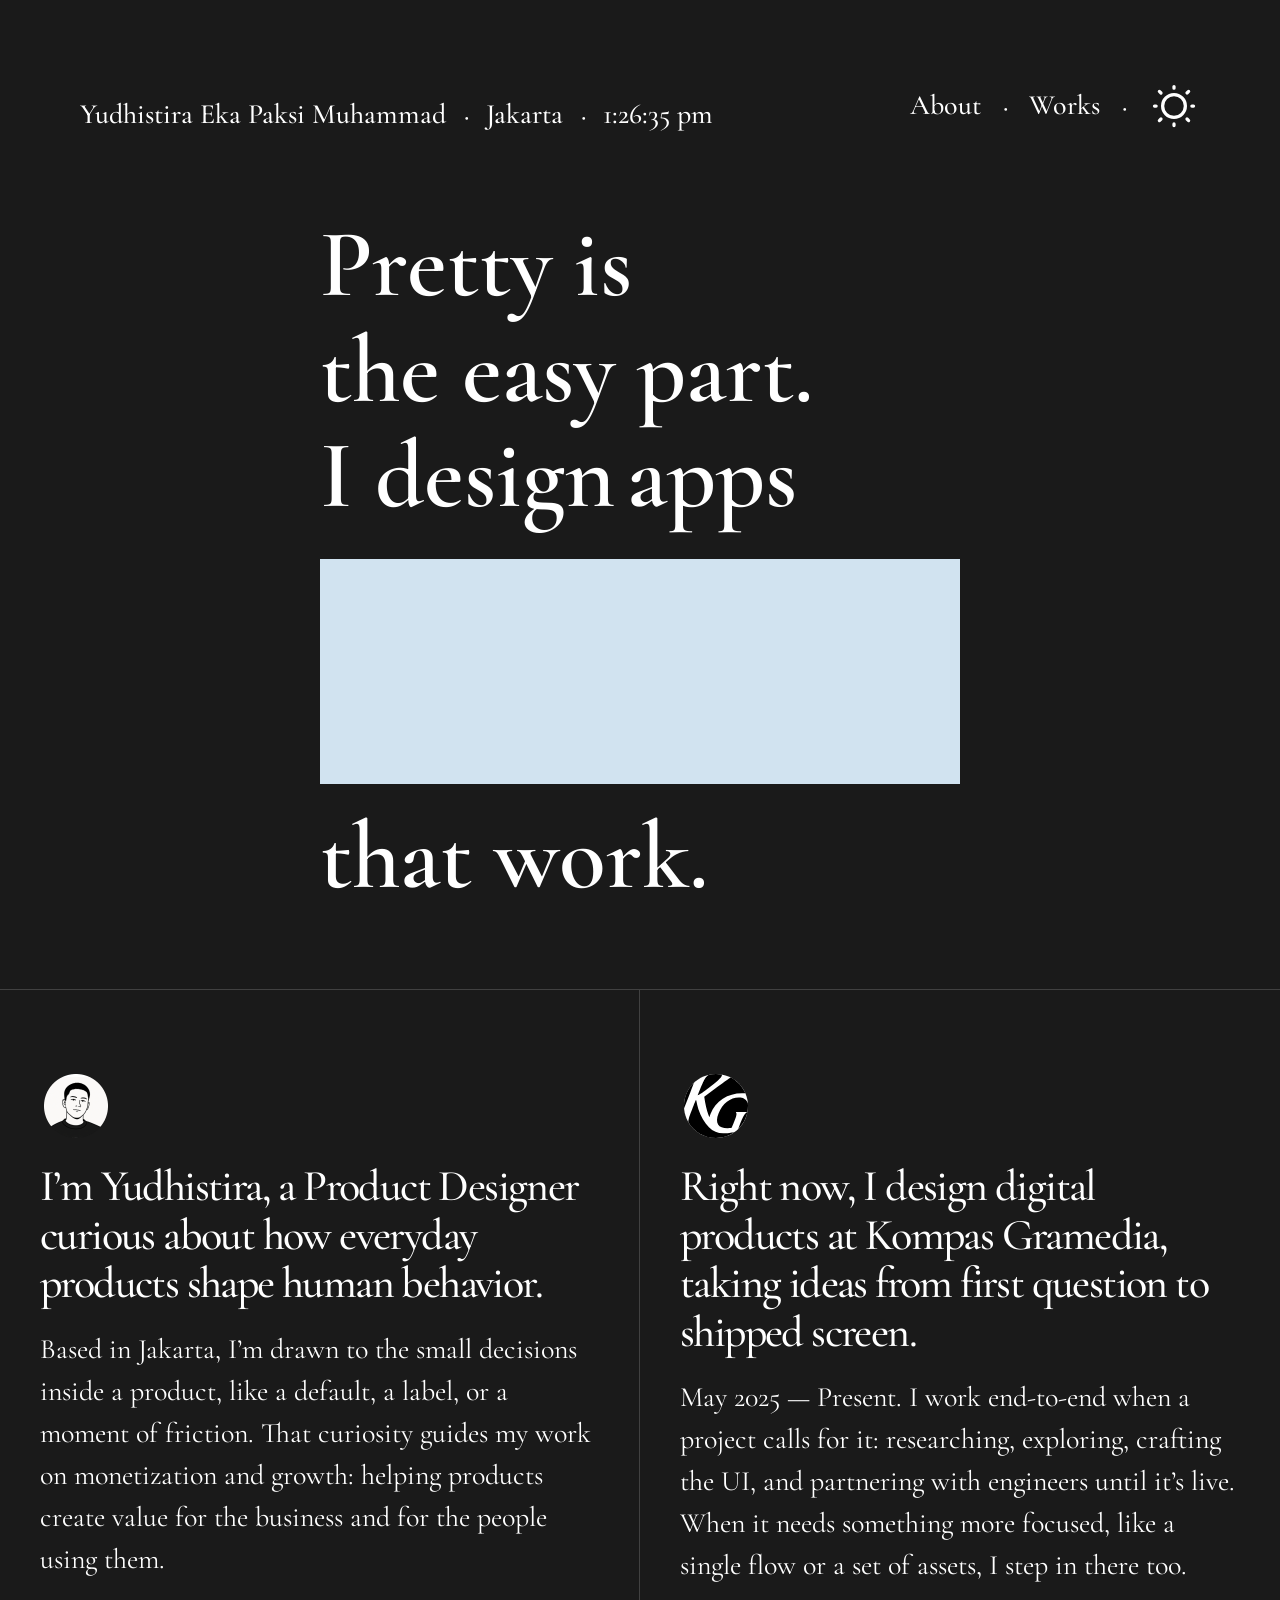
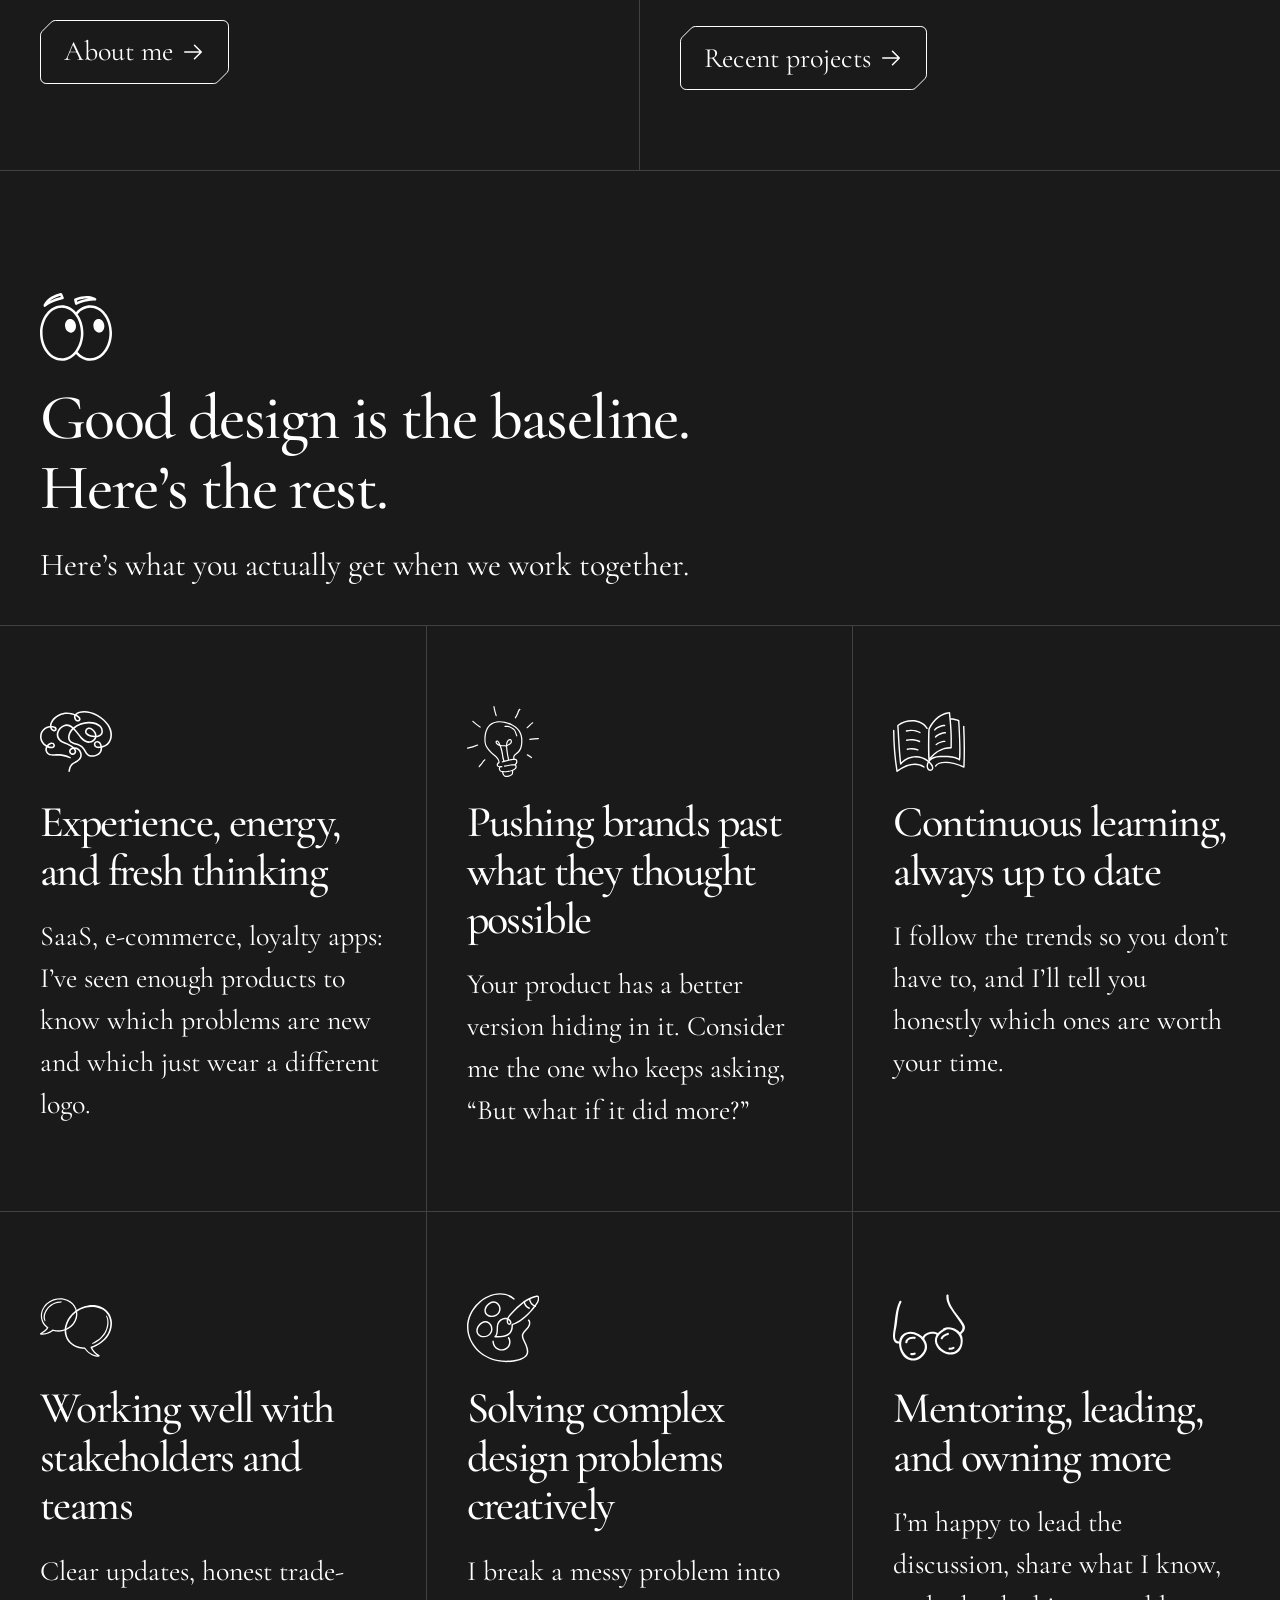
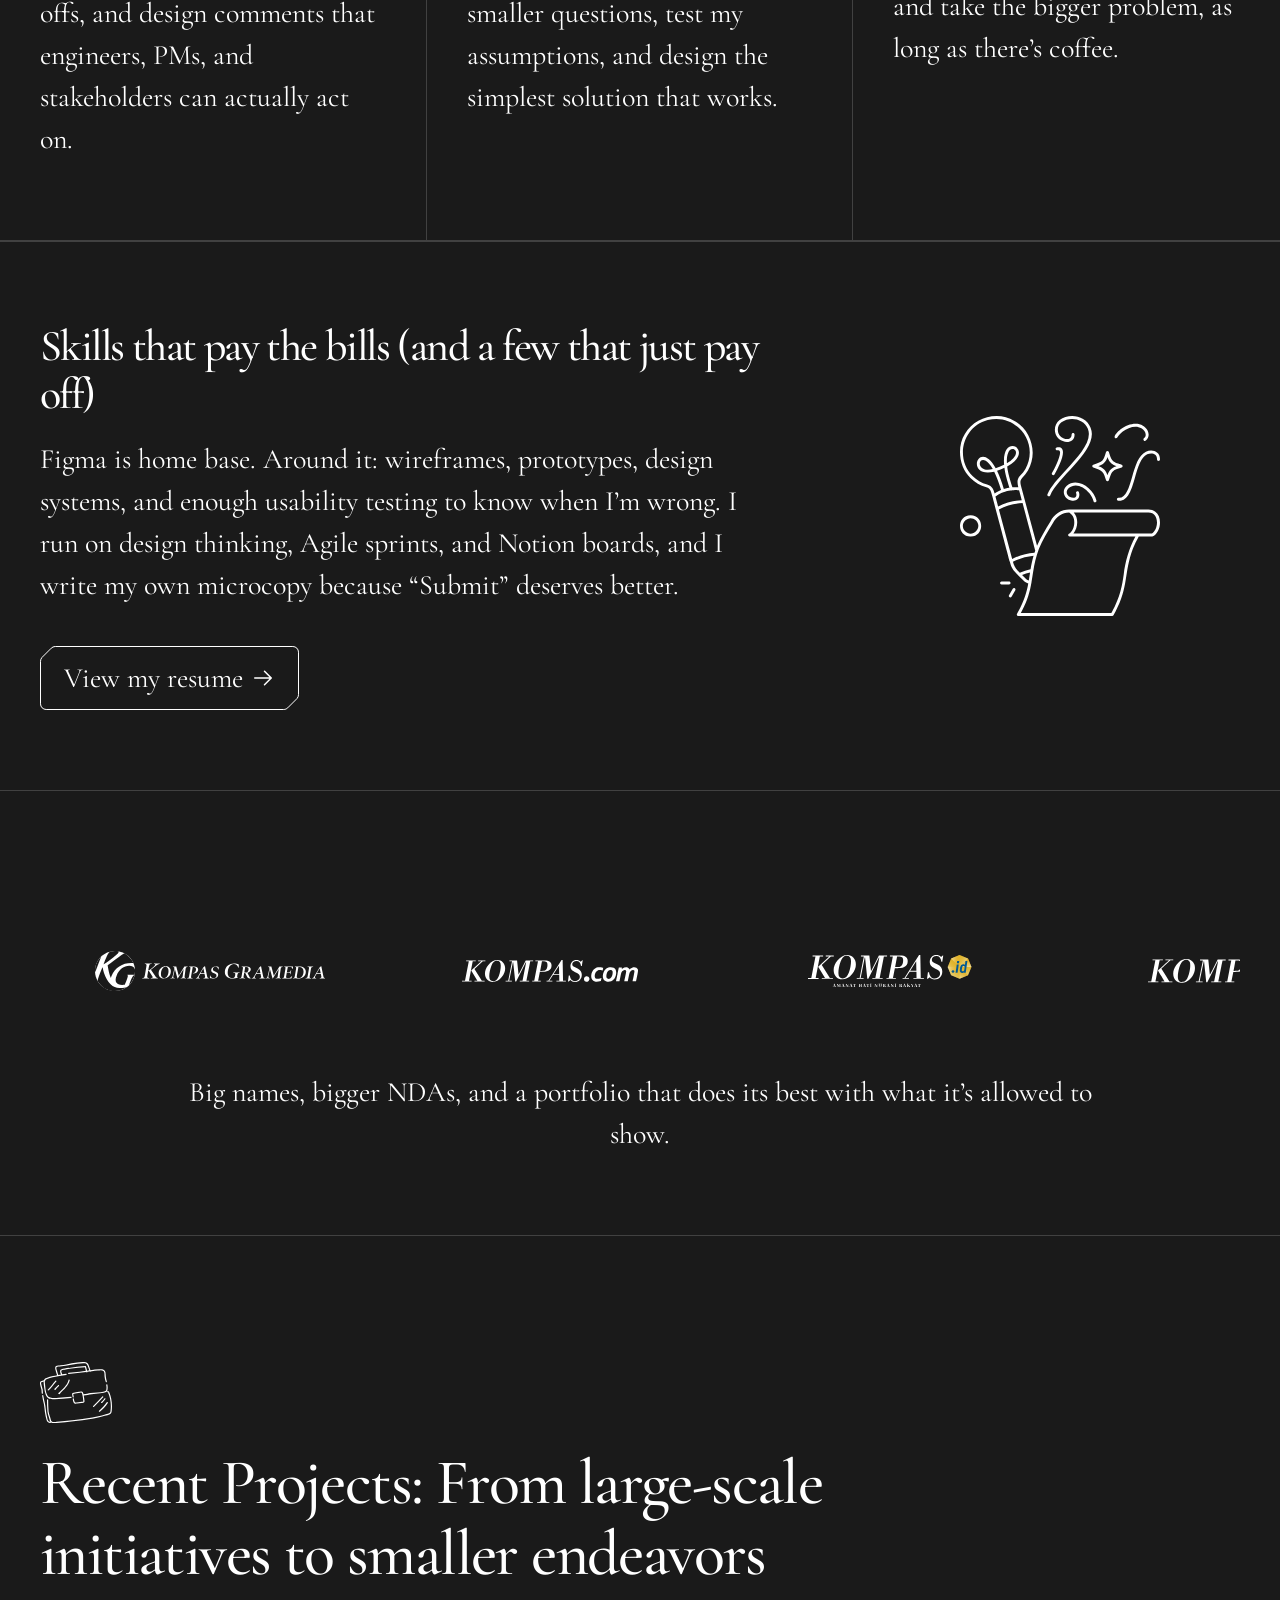
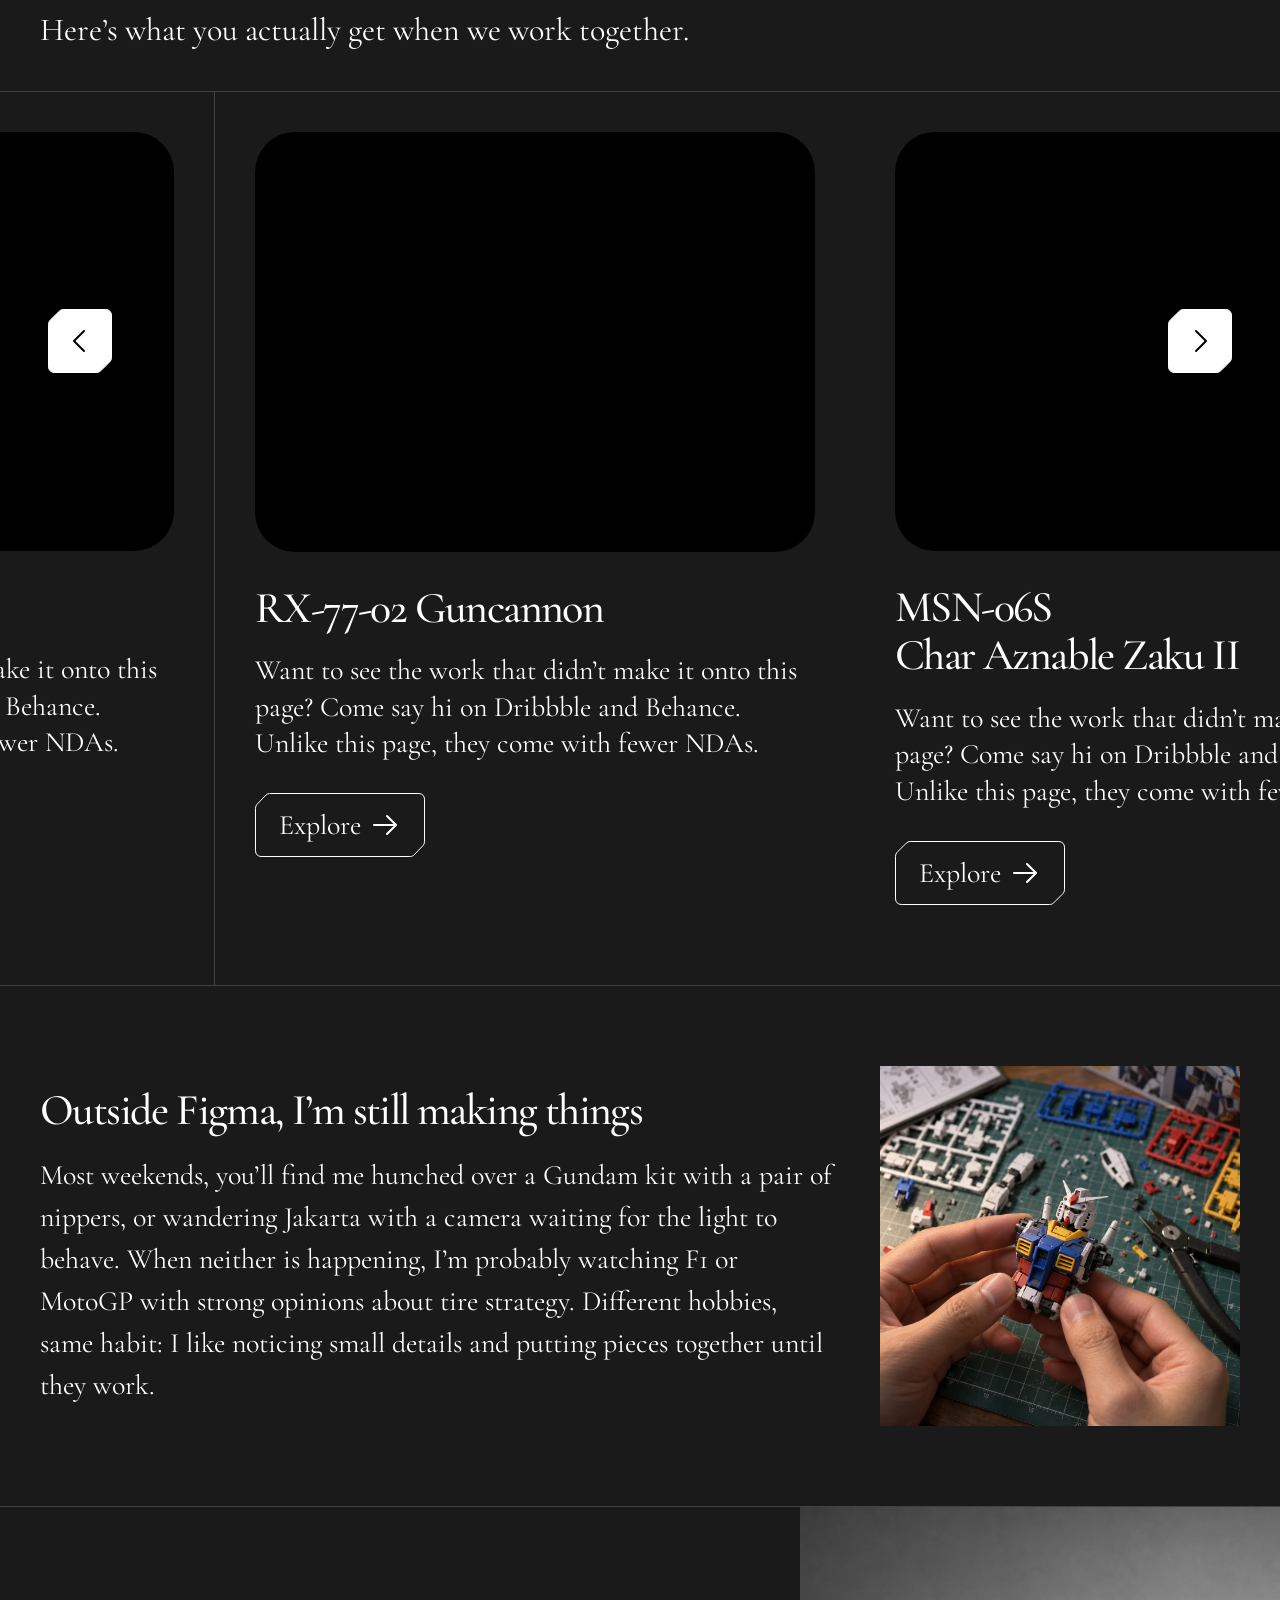
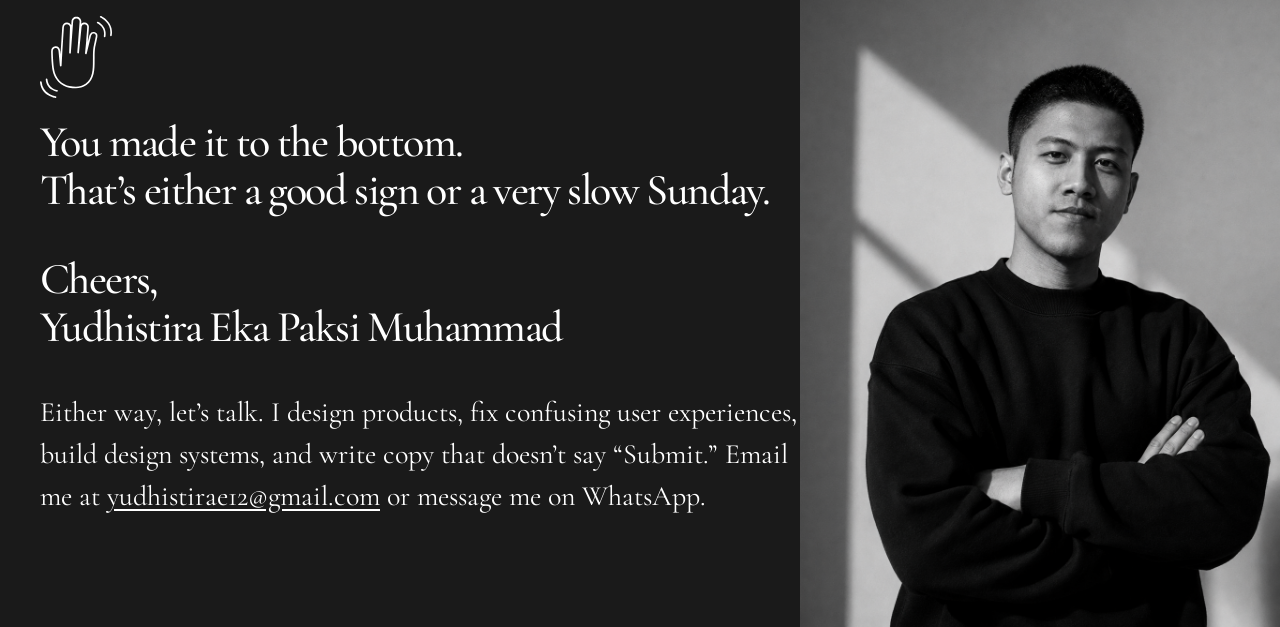
==== commit f41a0d5b: "Refine CTA controls and mobile sidebar" ====
--- a/index.html
+++ b/index.html
@@ -9,7 +9,7 @@
     <link rel="preconnect" href="https://fonts.googleapis.com" />
     <link rel="preconnect" href="https://fonts.gstatic.com" crossorigin />
     <link href="https://fonts.googleapis.com/css2?family=Cormorant+Garamond:wght@400;500;600&family=DM+Mono:wght@400;500&display=swap" rel="stylesheet" />
-    <link rel="stylesheet" href="styles.css?v=project-mockups-1" />
+    <link rel="stylesheet" href="styles.css?v=svg-cta-4" />
   </head>
   <body data-theme="dark">
     <a class="skip-link" href="#main">Skip to content</a>
@@ -59,6 +59,6 @@
       <section class="contact" id="contact"><div class="contact-copy"><img class="theme-asset hello" src="Assets/Illustrations/DarkMode/Hello.svg" data-dark="Assets/Illustrations/DarkMode/Hello.svg" data-light="Assets/Illustrations/LightMode/Hello.svg" alt="Waving hello" width="72" height="82" /><h2>You made it to the bottom.<br />That’s either a good sign or a very slow Sunday.</h2><h2>Cheers,<br />Yudhistira Eka Paksi Muhammad</h2><p>Either way, let’s talk. I design products, fix confusing user experiences, build design systems, and write copy that doesn’t say “Submit.” Email me at <a href="mailto:yudhistirae12@gmail.com">yudhistirae12@gmail.com</a> or message me on WhatsApp.</p></div><img class="contact-photo" src="Assets/PersonalPhoto/Professional.png" alt="Portrait of Yudhistira Eka Paksi Muhammad" width="1024" height="1536" /></section>
     </main>
     <button class="back-to-top" type="button" aria-label="Back to top"><img src="Assets/Icons/arrow-up.svg" alt="" width="24" height="24" /></button>
-    <script src="script.js?v=two-project-carousel-1"></script>
+    <script src="script.js?v=svg-cta-3"></script>
   </body>
 </html>
--- a/styles.css
+++ b/styles.css
@@ -564,7 +564,7 @@
   aspect-ratio: 4 / 3;
   margin: 0 0 32px;
   overflow: hidden;
-  border-radius: 0;
+  border-radius: 40px;
   background: #000;
   isolation: isolate;
 }
@@ -597,9 +597,9 @@
 .projects-carousel-shell > .project-carousel-controls {
   position: absolute;
   z-index: 2;
-  top: 258px;
-  right: 8px;
-  left: 8px;
+  top: calc(18.75vw - 22px);
+  right: 48px;
+  left: 48px;
   display: flex;
   align-items: center;
   justify-content: space-between;
@@ -637,6 +637,74 @@
   height: 32px;
 }
 
+.pill, .project-carousel-control {
+  position: relative;
+}
+
+.menu-toggle, .menu-close {
+  --cta-fill: #2a2a2a;
+  position: relative;
+  isolation: isolate;
+}
+
+.pill, .project-carousel-control, .back-to-top {
+  --cta-radius: 12px;
+  --cta-fill: var(--ink);
+  isolation: isolate;
+  border: 1px solid var(--ink);
+  border-radius: var(--cta-radius);
+  background: var(--cta-fill);
+}
+
+.pill.cta-framed, .project-carousel-control.cta-framed, .back-to-top.cta-framed {
+  border: 0;
+  border-radius: 0;
+  background: transparent;
+}
+
+.menu-toggle.cta-framed, .menu-close.cta-framed {
+  border: 0;
+  border-radius: 0;
+  background: transparent;
+  box-shadow: none;
+}
+
+.menu-toggle.cta-framed .cta-frame, .menu-close.cta-framed .cta-frame {
+  filter: drop-shadow(0 4px 12px rgb(0 0 0 / .24));
+}
+
+.cta-frame {
+  position: absolute;
+  z-index: -1;
+  inset: 0;
+  display: block;
+  width: 100%;
+  height: 100%;
+  overflow: visible;
+  pointer-events: none;
+}
+
+.cta-frame path {
+  fill: var(--cta-fill);
+  stroke: var(--ink);
+  stroke-width: 1;
+  vector-effect: non-scaling-stroke;
+  transition: fill .18s ease, stroke .18s ease;
+}
+
+.pill {
+  --cta-fill: var(--bg);
+}
+
+.pill:hover {
+  --cta-fill: var(--ink);
+  background: var(--cta-fill);
+}
+
+.pill.cta-framed:hover {
+  background: transparent;
+}
+
 @media (min-width: 641px) {
   body[data-theme="light"] .projects-carousel-shell .project-carousel-control img {
     filter: invert(1);
@@ -1131,10 +1199,6 @@
     scroll-snap-align: start;
   }
 
-  .projects-carousel-shell > .project-carousel-controls {
-    top: 210px;
-  }
-
   .contact {
     padding-left: 40px;
     padding-right: 40%;
@@ -1212,9 +1276,6 @@
     scroll-snap-align: start;
   }
 
-  .projects-carousel-shell > .project-carousel-controls {
-    top: calc(18.75vw + 10px);
-  }
 }
 
 @media (max-width: 640px) {
@@ -1389,6 +1450,7 @@
   }
 
   body[data-theme="light"] .menu-close {
+    --cta-fill: #fff;
     background: #fff;
     box-shadow: 0 4px 12px rgb(42 42 42 / .16);
   }
@@ -1701,8 +1763,22 @@
   }
 
   body[data-theme="light"] .menu-toggle {
+    --cta-fill: #fff;
     background: #fff;
     box-shadow: 0 4px 12px rgb(42 42 42 / .16);
+  }
+
+  body[data-theme="light"] .menu-toggle.cta-framed, body[data-theme="light"] .menu-close.cta-framed {
+    background: transparent;
+    box-shadow: none;
+  }
+
+  body[data-theme="light"] .menu-toggle.cta-framed .cta-frame, body[data-theme="light"] .menu-close.cta-framed .cta-frame {
+    filter: drop-shadow(0 4px 12px rgb(42 42 42 / .16));
+  }
+
+  .menu-toggle.cta-framed .cta-frame path, .menu-close.cta-framed .cta-frame path {
+    stroke: none;
   }
 
   body[data-theme="light"] .menu-toggle img {
@@ -2057,13 +2133,14 @@
   }
 
   .project-carousel-control {
+    --cta-fill: var(--bg);
     display: grid;
     width: 48px;
     height: 48px;
     padding: 0;
     place-items: center;
-    border: 1px solid var(--ink);
-    border-radius: 999px;
+    border: 0;
+    border-radius: 0;
     background: transparent;
     cursor: pointer;
     transform: none;
@@ -2079,7 +2156,7 @@
   }
 
   .project-carousel-control[data-project-direction="next"], .project-carousel-control[data-value-direction="next"], .project-carousel-control[data-about-direction="next"] {
-    background: var(--ink);
+    --cta-fill: var(--ink);
   }
 
   body[data-theme="dark"] .project-carousel-control[data-project-direction="previous"] img, body[data-theme="dark"] .project-carousel-control[data-value-direction="previous"] img, body[data-theme="dark"] .project-carousel-control[data-about-direction="previous"] img {
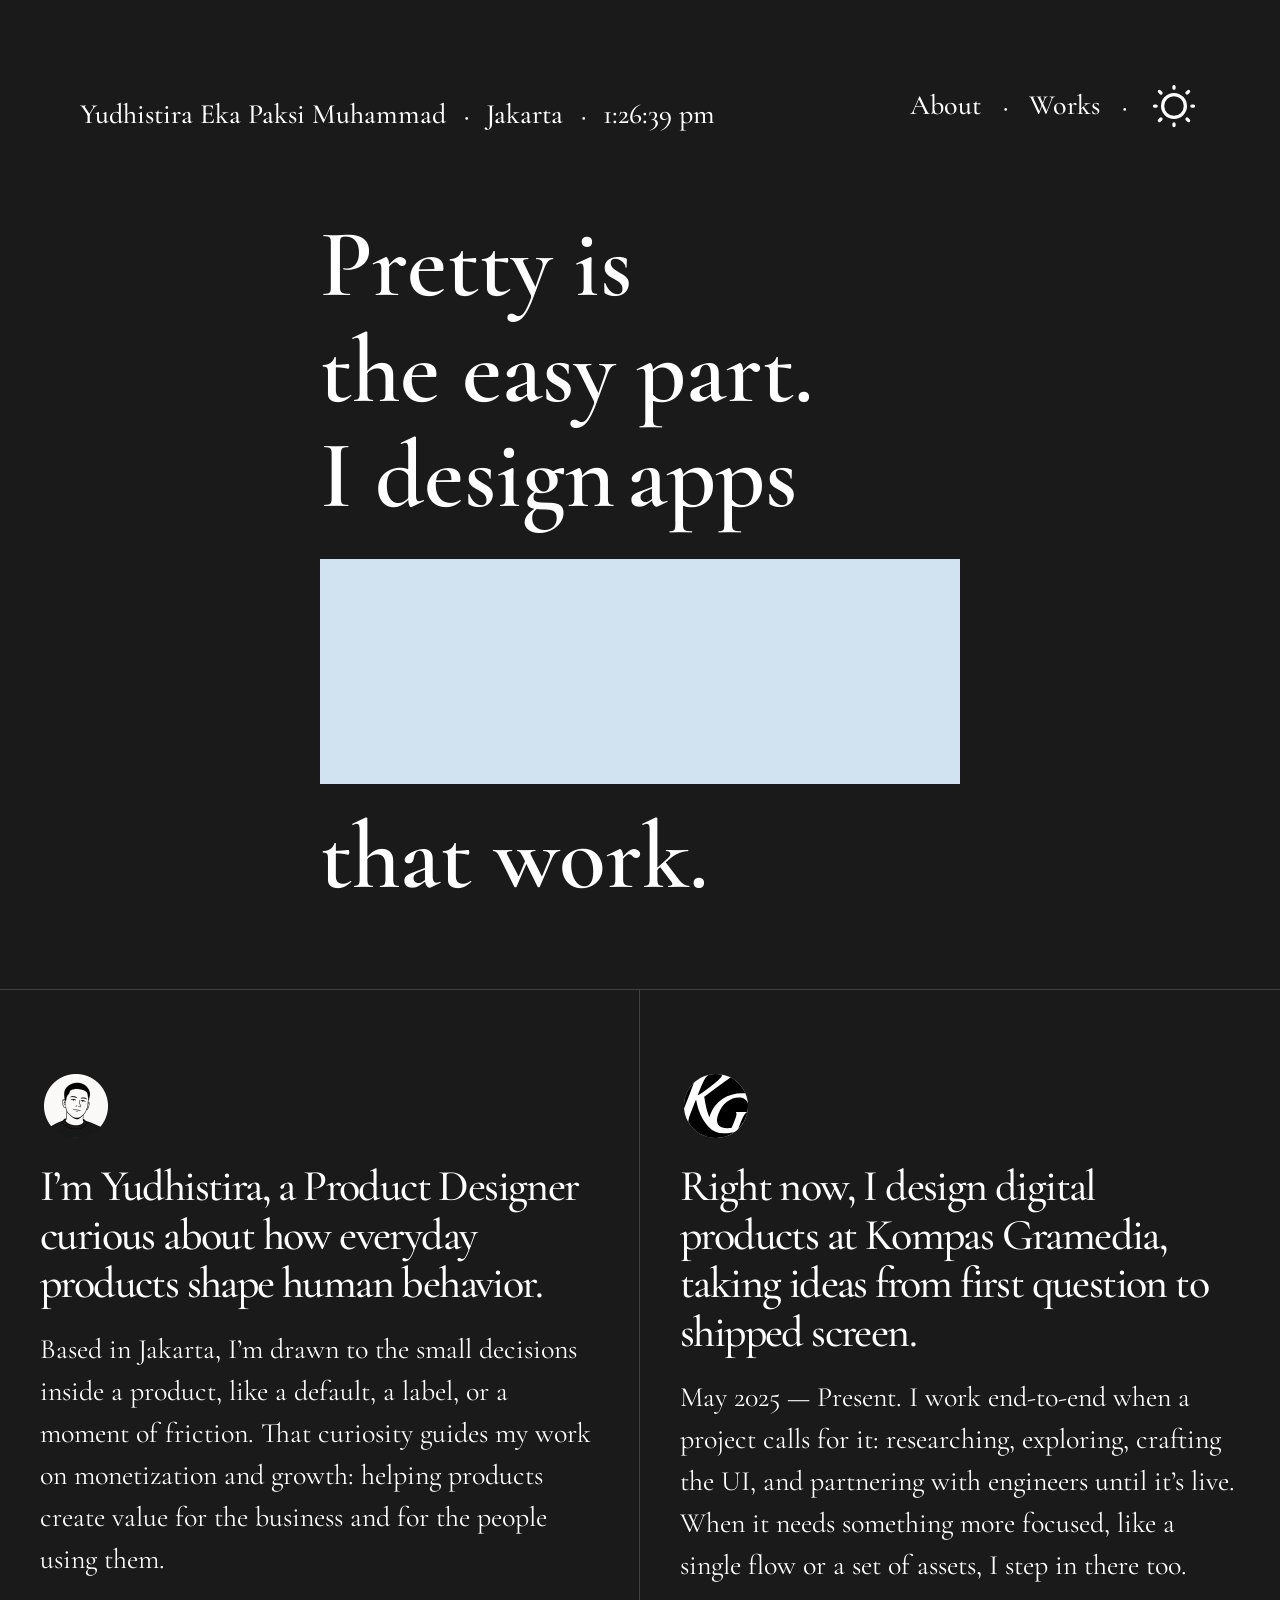
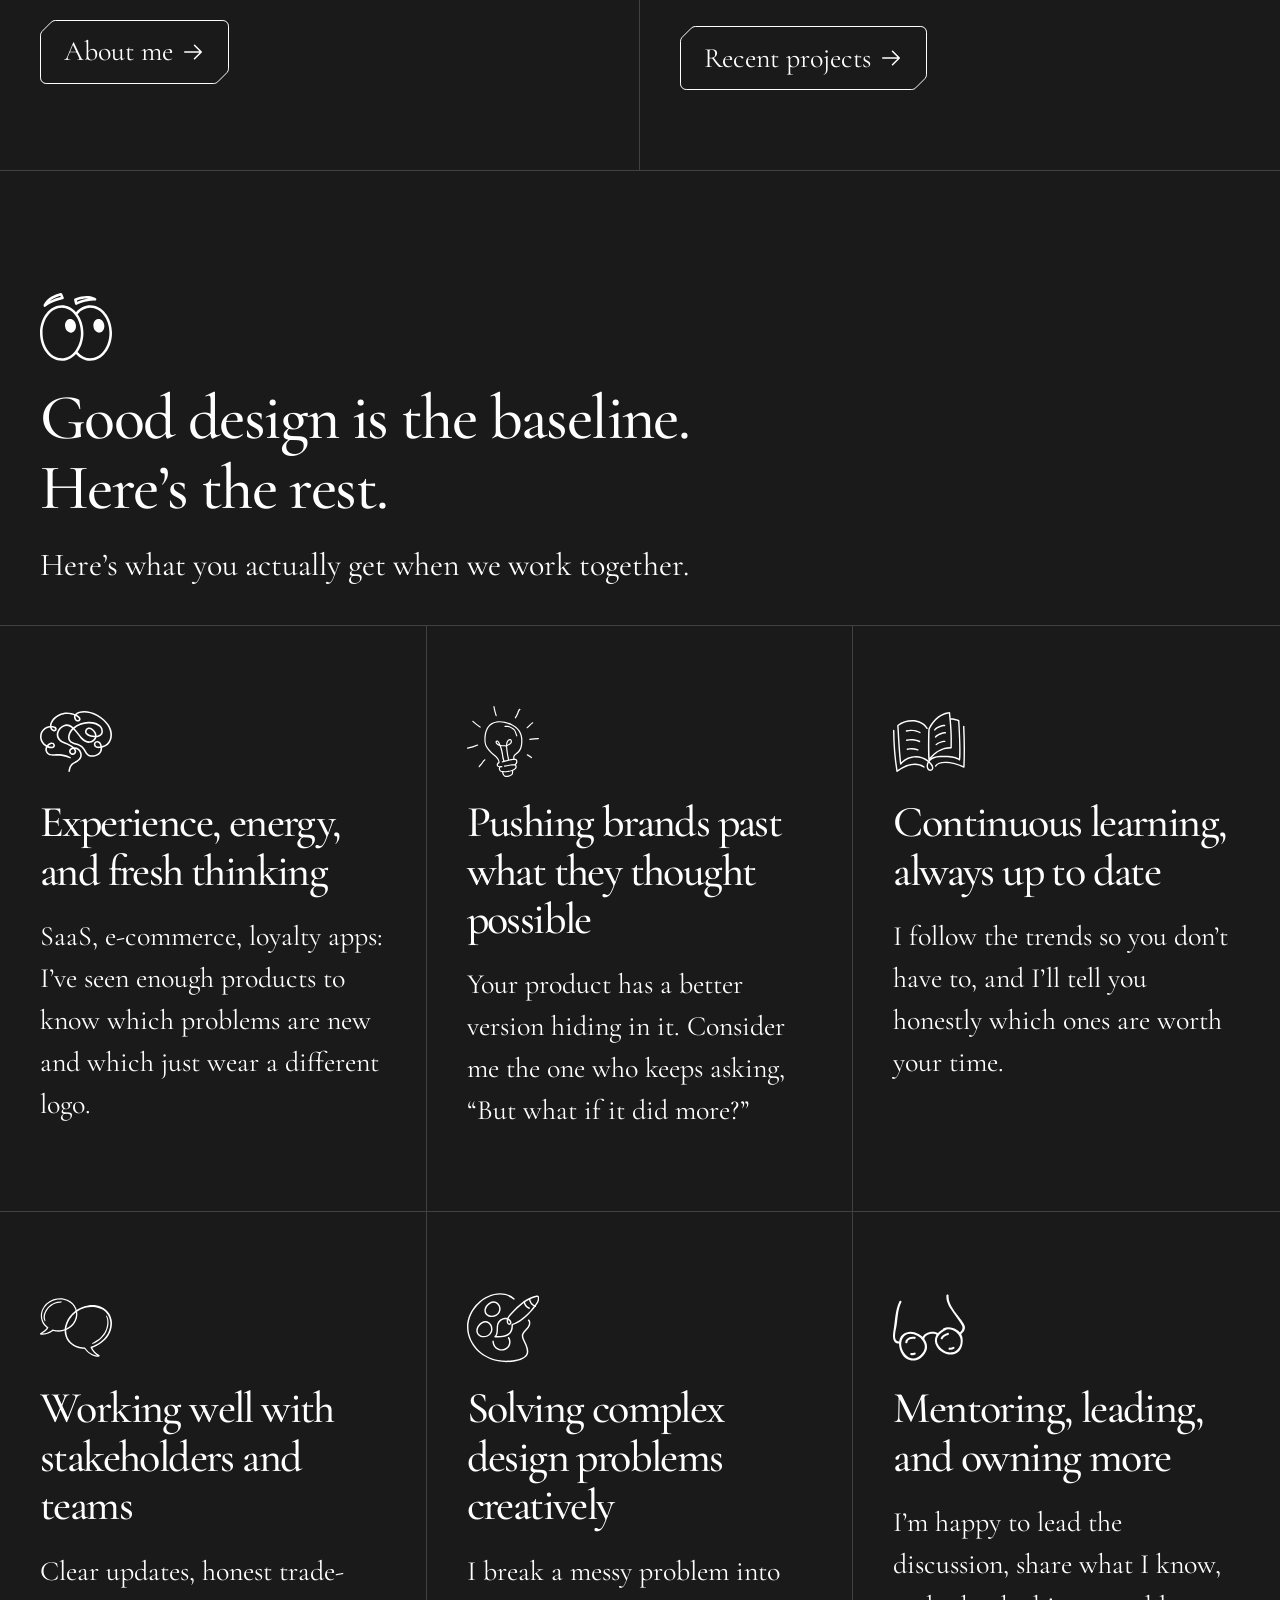
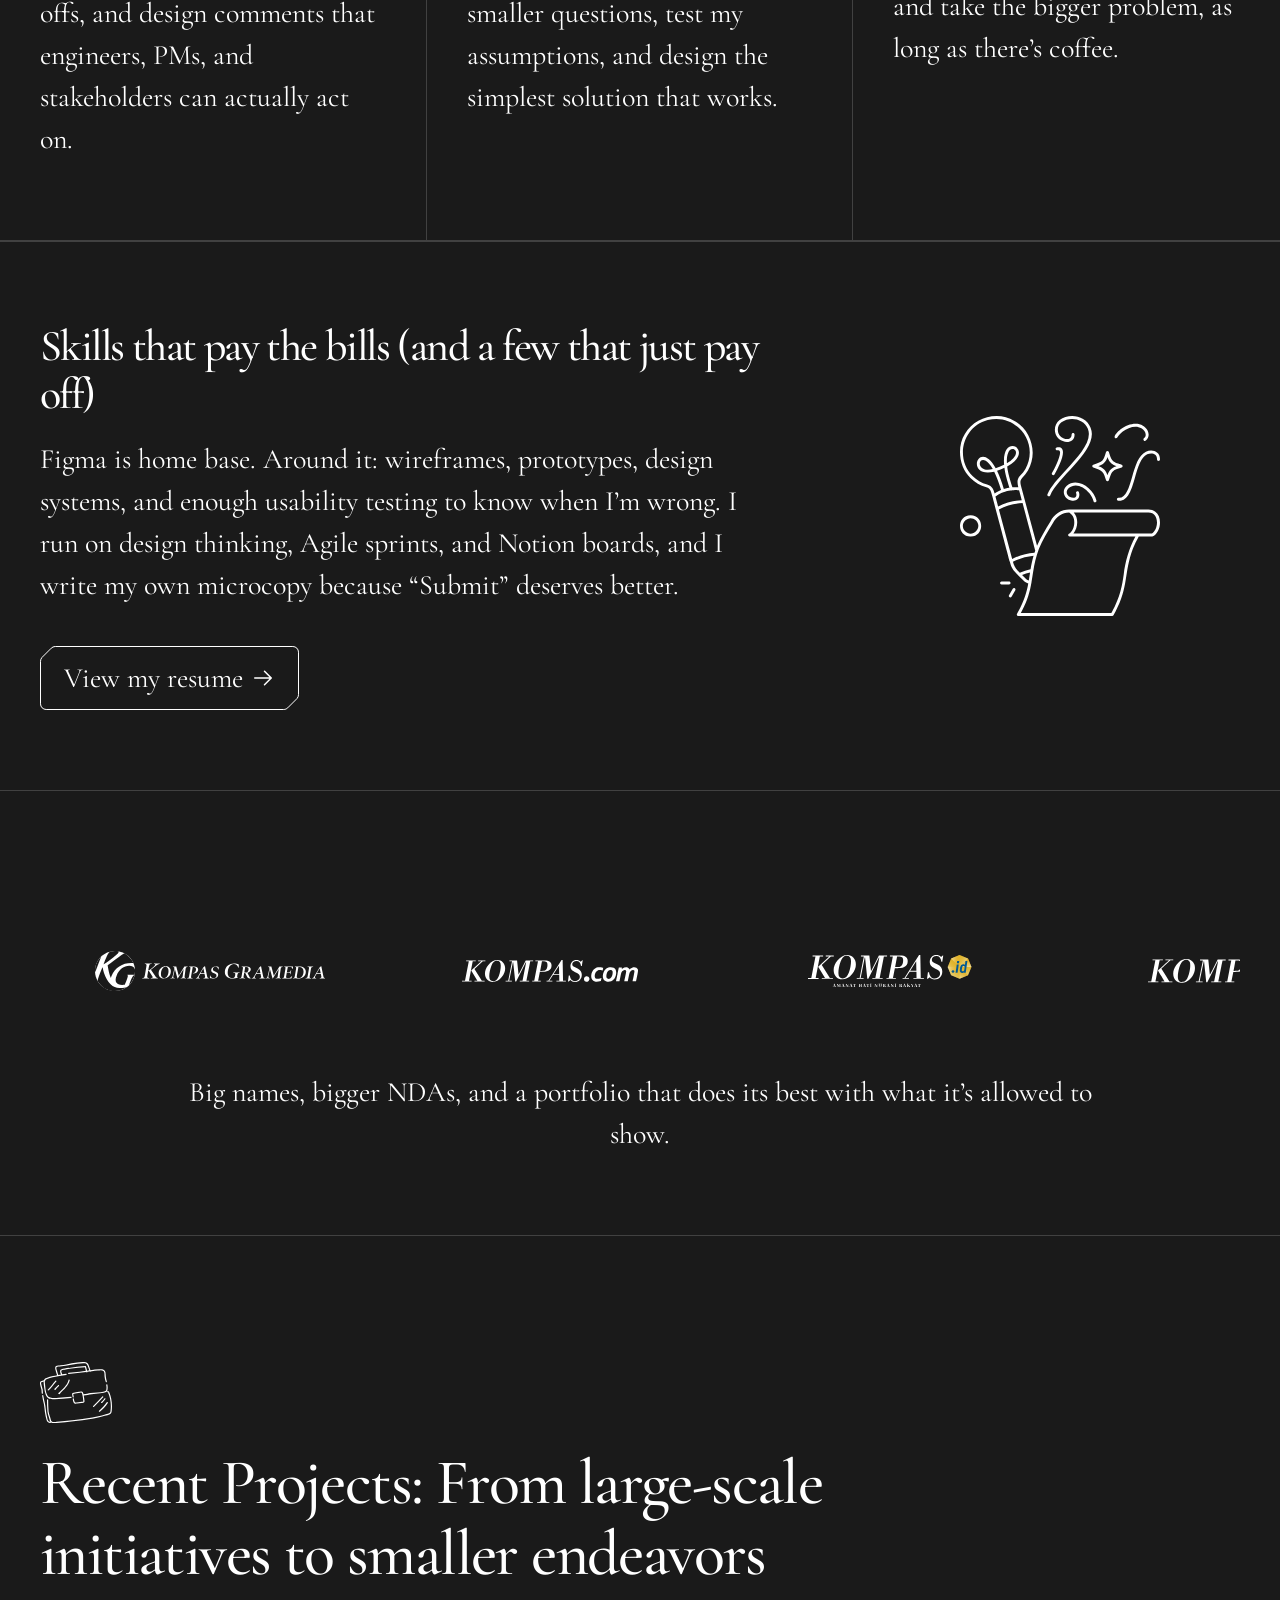
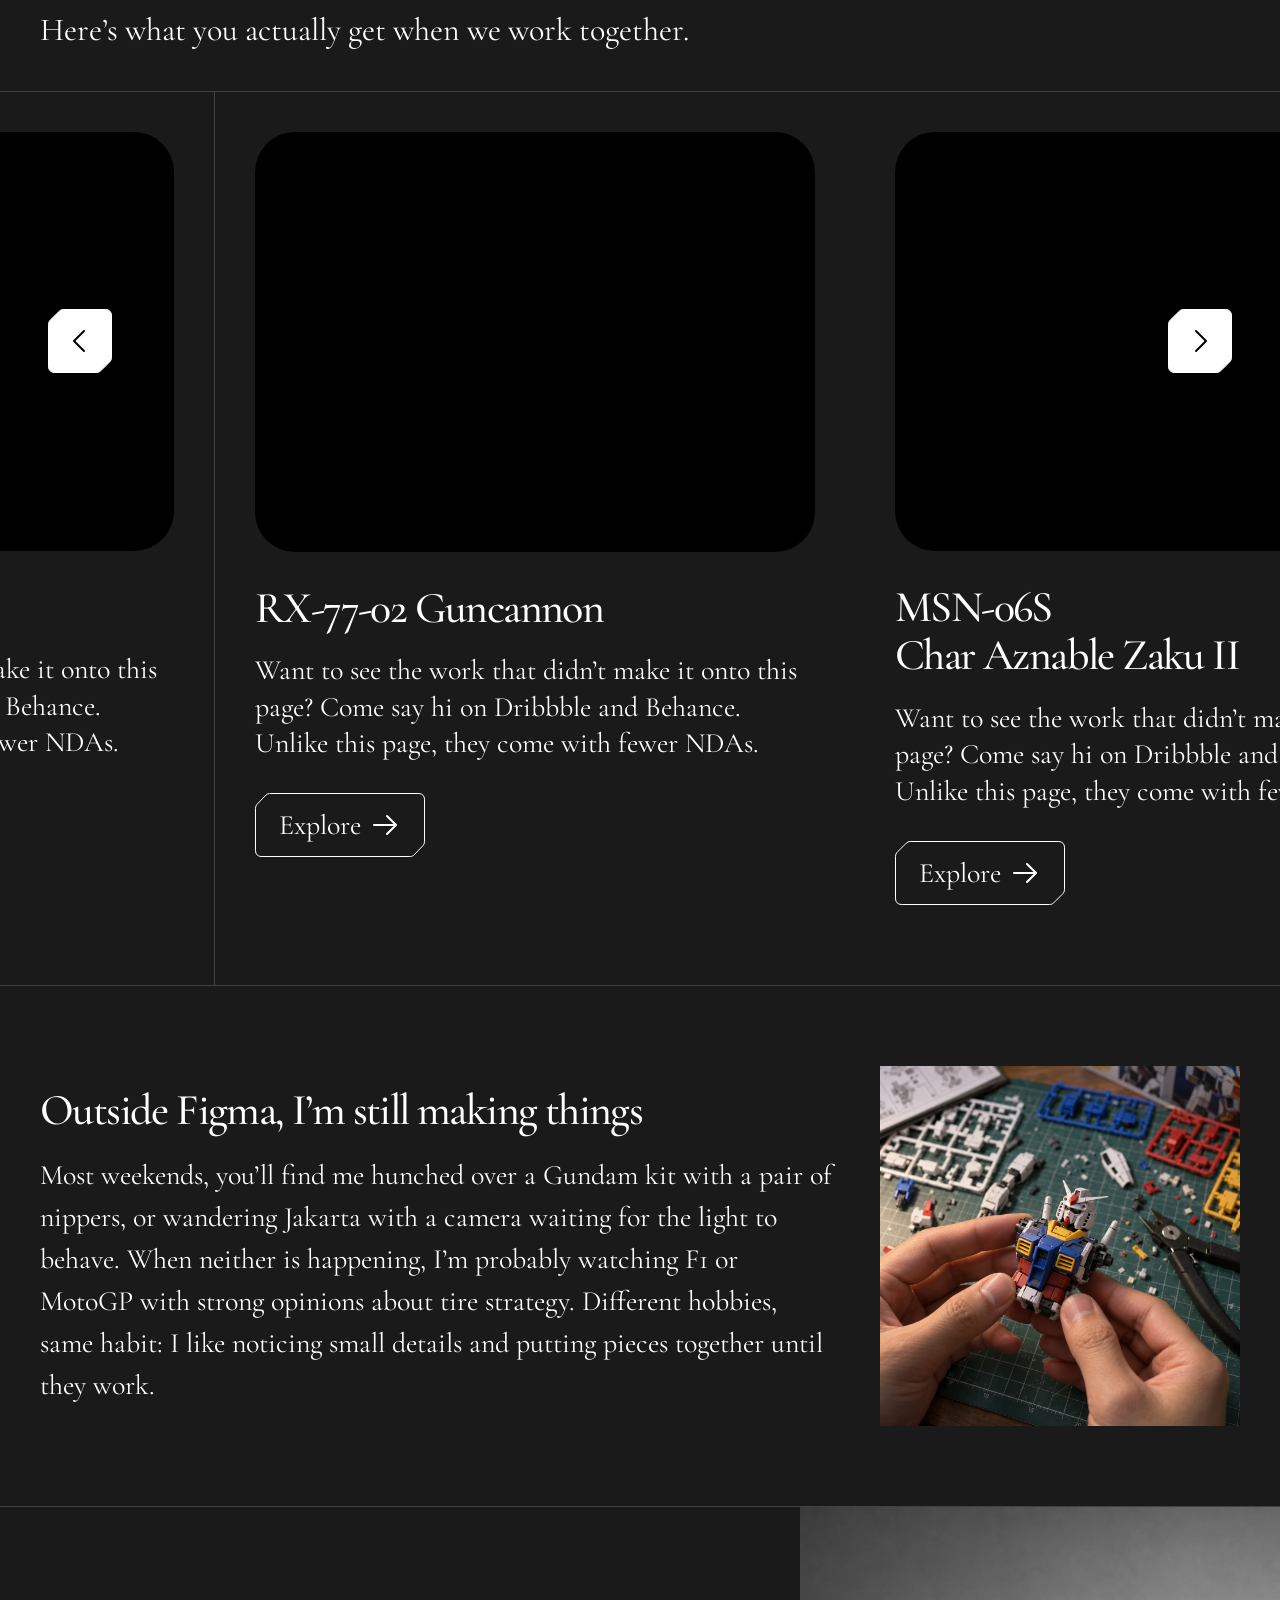
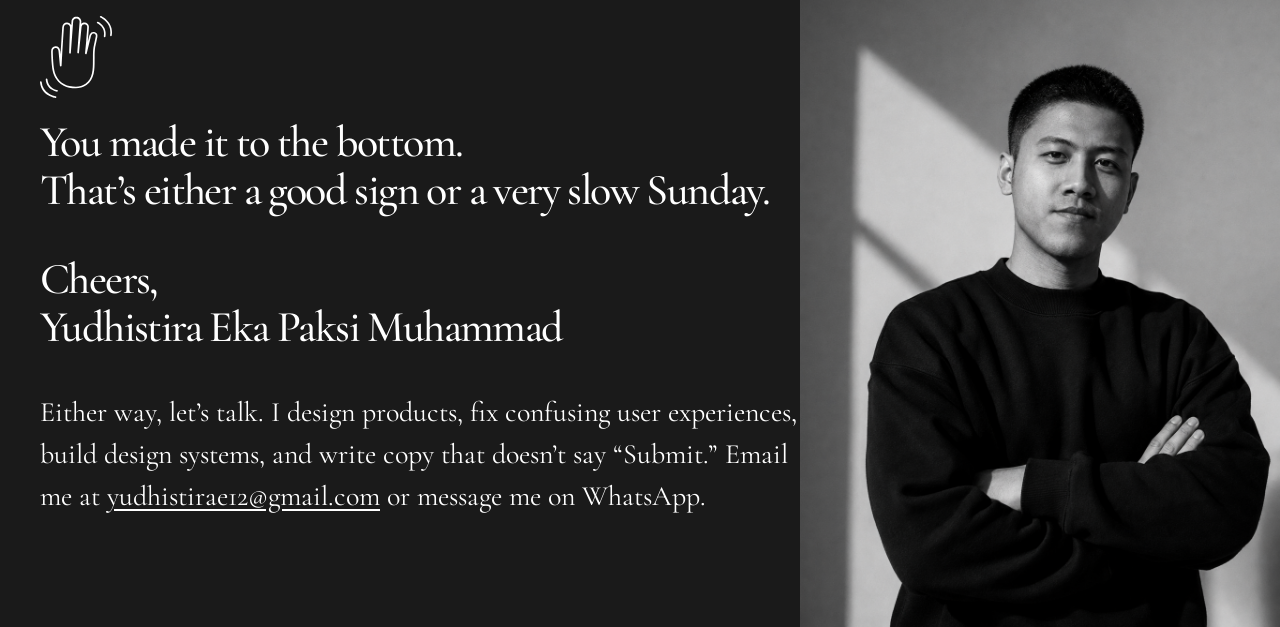
==== commit 41be0976: "Refine CTA hover animation" ====
--- a/index.html
+++ b/index.html
@@ -9,7 +9,7 @@
     <link rel="preconnect" href="https://fonts.googleapis.com" />
     <link rel="preconnect" href="https://fonts.gstatic.com" crossorigin />
     <link href="https://fonts.googleapis.com/css2?family=Cormorant+Garamond:wght@400;500;600&family=DM+Mono:wght@400;500&display=swap" rel="stylesheet" />
-    <link rel="stylesheet" href="styles.css?v=svg-cta-4" />
+    <link rel="stylesheet" href="styles.css?v=cta-sweep-6" />
   </head>
   <body data-theme="dark">
     <a class="skip-link" href="#main">Skip to content</a>
@@ -59,6 +59,6 @@
       <section class="contact" id="contact"><div class="contact-copy"><img class="theme-asset hello" src="Assets/Illustrations/DarkMode/Hello.svg" data-dark="Assets/Illustrations/DarkMode/Hello.svg" data-light="Assets/Illustrations/LightMode/Hello.svg" alt="Waving hello" width="72" height="82" /><h2>You made it to the bottom.<br />That’s either a good sign or a very slow Sunday.</h2><h2>Cheers,<br />Yudhistira Eka Paksi Muhammad</h2><p>Either way, let’s talk. I design products, fix confusing user experiences, build design systems, and write copy that doesn’t say “Submit.” Email me at <a href="mailto:yudhistirae12@gmail.com">yudhistirae12@gmail.com</a> or message me on WhatsApp.</p></div><img class="contact-photo" src="Assets/PersonalPhoto/Professional.png" alt="Portrait of Yudhistira Eka Paksi Muhammad" width="1024" height="1536" /></section>
     </main>
     <button class="back-to-top" type="button" aria-label="Back to top"><img src="Assets/Icons/arrow-up.svg" alt="" width="24" height="24" /></button>
-    <script src="script.js?v=svg-cta-3"></script>
+    <script src="script.js?v=cta-sweep-6"></script>
   </body>
 </html>
--- a/styles.css
+++ b/styles.css
@@ -370,22 +370,10 @@
   font-size: 28px;
 }
 
-.pill:hover {
-  background: var(--ink);
-  color: var(--bg);
-}
-
 .pill img {
   width: 24px;
   height: 24px;
-}
-
-body[data-theme="dark"] .pill:hover img {
-  filter: none;
-}
-
-body[data-theme="light"] .pill:hover img {
-  filter: invert(1);
+  transition: filter .18s ease;
 }
 
 .value-intro, .projects-intro {
@@ -650,6 +638,7 @@
 .pill, .project-carousel-control, .back-to-top {
   --cta-radius: 12px;
   --cta-fill: var(--ink);
+  --cta-sweep-fill: var(--bg);
   isolation: isolate;
   border: 1px solid var(--ink);
   border-radius: var(--cta-radius);
@@ -692,17 +681,66 @@
   transition: fill .18s ease, stroke .18s ease;
 }
 
+.cta-frame .cta-sweep {
+  fill: var(--cta-sweep-fill);
+  opacity: 1;
+  clip-path: inset(0 100% 0 0);
+  transition: clip-path .48s cubic-bezier(.65, 0, .35, 1);
+}
+
 .pill {
   --cta-fill: var(--bg);
-}
-
-.pill:hover {
-  --cta-fill: var(--ink);
-  background: var(--cta-fill);
-}
-
-.pill.cta-framed:hover {
-  background: transparent;
+  --cta-sweep-fill: var(--ink);
+}
+
+.pill:hover .cta-sweep,
+.cta-sweep-active .cta-sweep {
+  clip-path: inset(0 0 0 0);
+}
+
+.pill:hover, .pill.cta-sweep-active {
+  color: var(--bg);
+  transition-delay: .24s;
+}
+
+.pill.cta-sweep-leaving {
+  color: var(--ink);
+  transition-delay: .24s;
+}
+
+body[data-theme="dark"] .pill:hover img, body[data-theme="dark"] .pill.cta-sweep-active img {
+  filter: none;
+  transition-delay: .24s;
+}
+
+body[data-theme="dark"] .pill.cta-sweep-leaving img {
+  filter: invert(1);
+  transition-delay: .24s;
+}
+
+body[data-theme="light"] .pill:hover img, body[data-theme="light"] .pill.cta-sweep-active img {
+  filter: invert(1);
+  transition-delay: .24s;
+}
+
+body[data-theme="light"] .pill.cta-sweep-leaving img {
+  filter: none;
+  transition-delay: .24s;
+}
+
+.cta-sweep-leaving .cta-sweep {
+  clip-path: inset(0 0 0 100%);
+}
+
+.cta-sweep-resetting .cta-sweep {
+  clip-path: inset(0 100% 0 0);
+  transition: none;
+}
+
+@media (prefers-reduced-motion: reduce) {
+  .cta-sweep {
+    transition: none;
+  }
 }
 
 @media (min-width: 641px) {
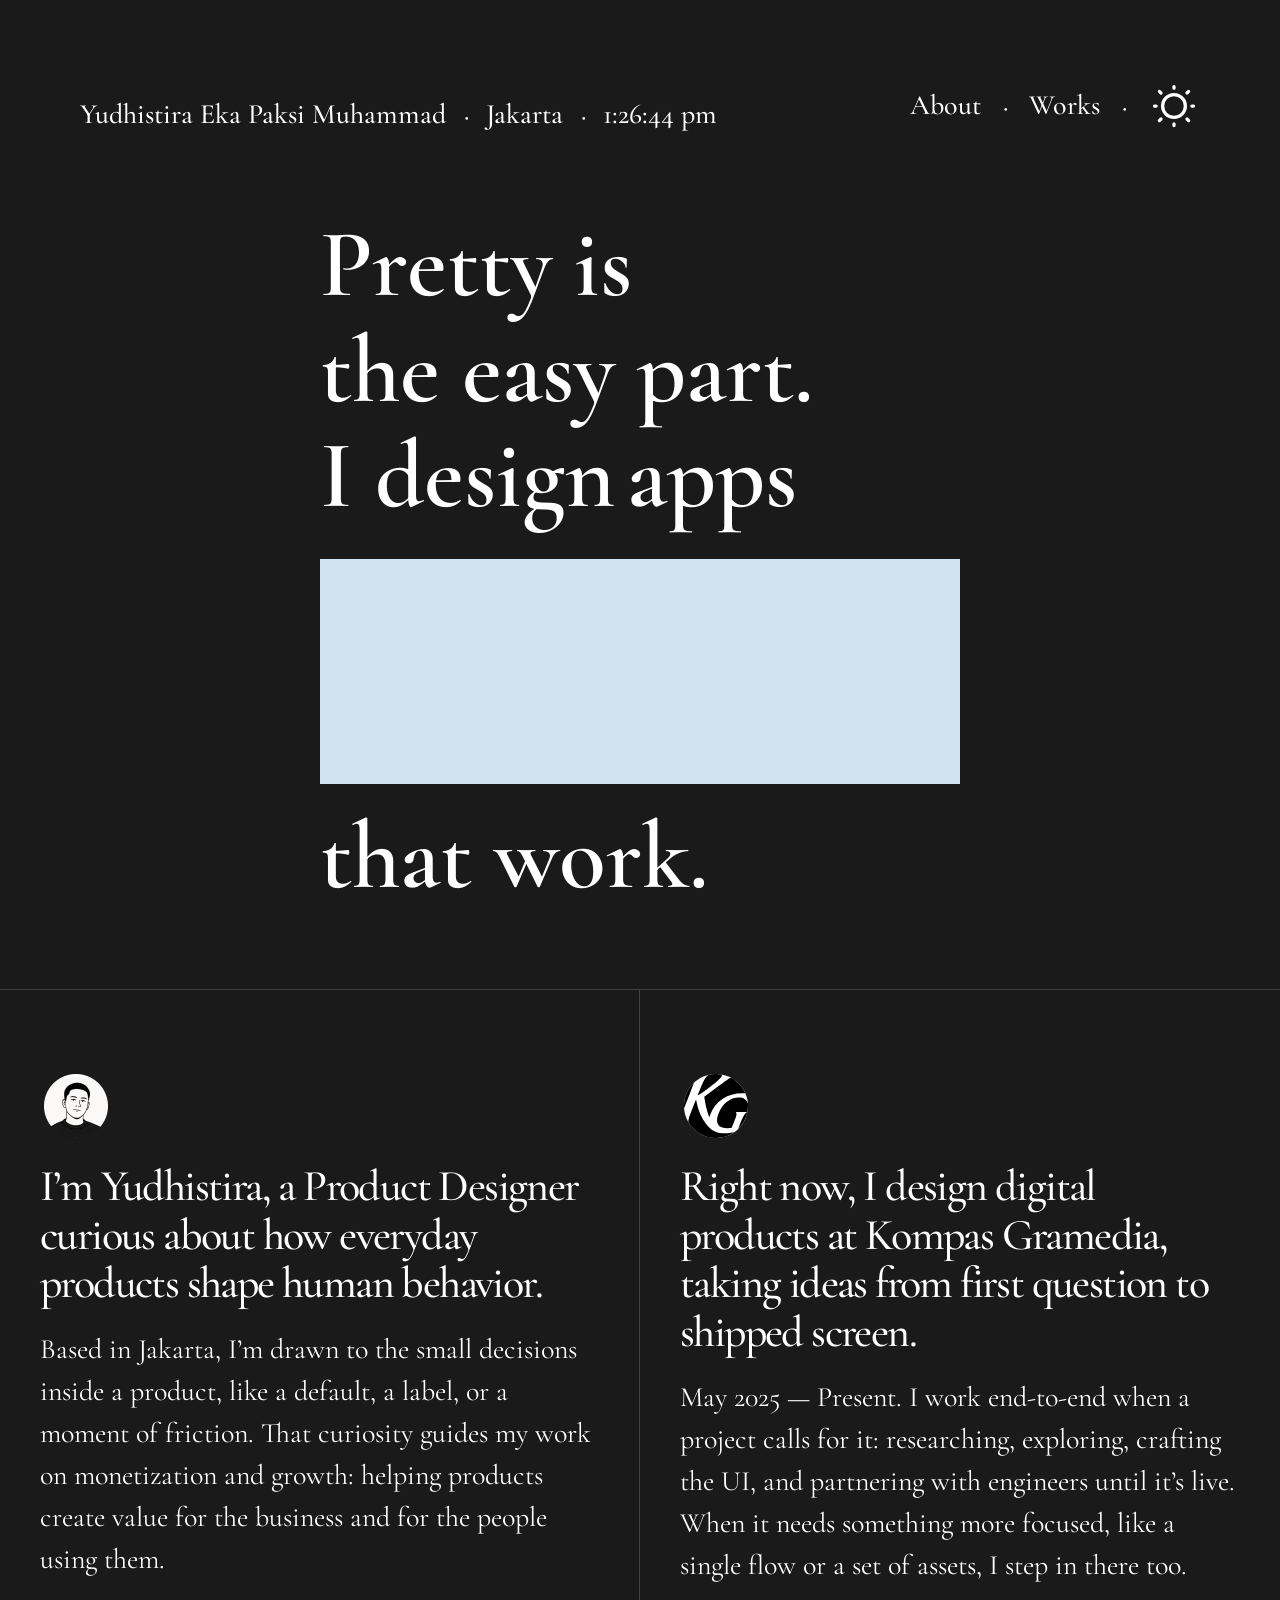
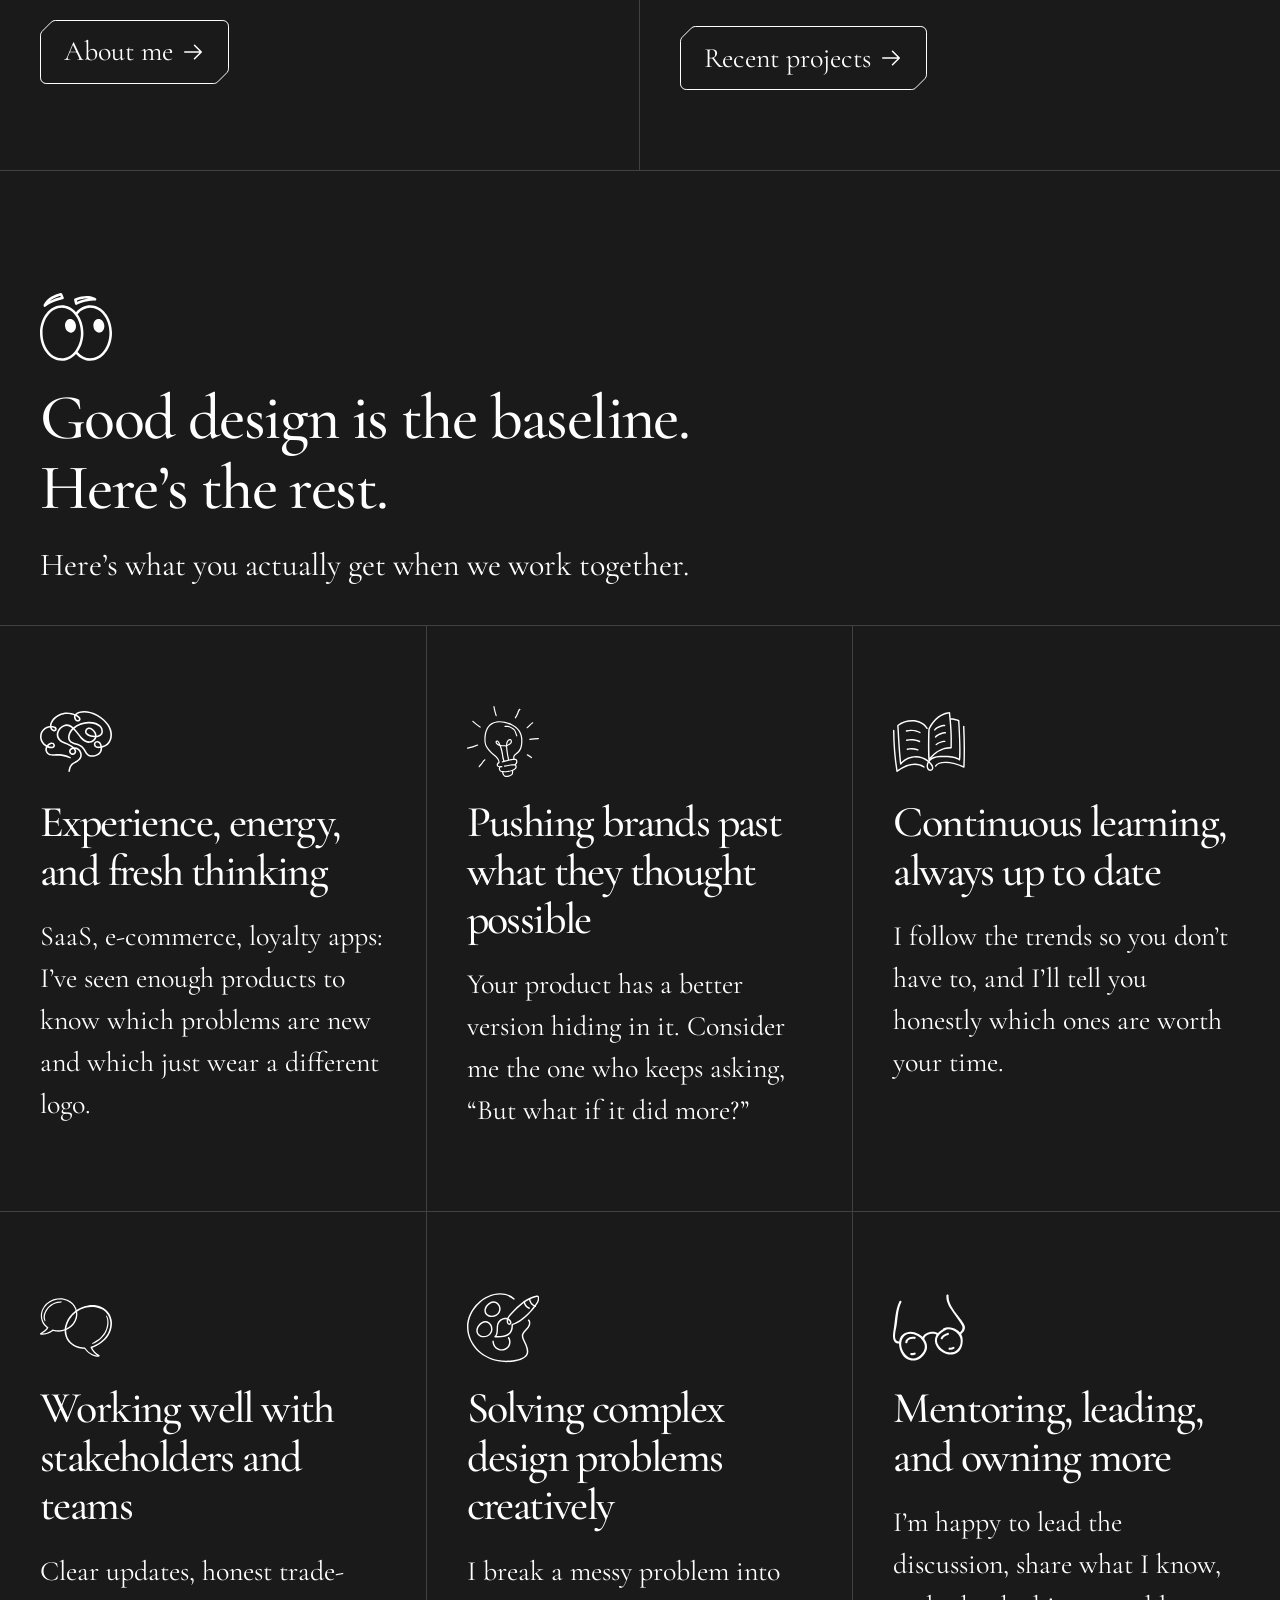
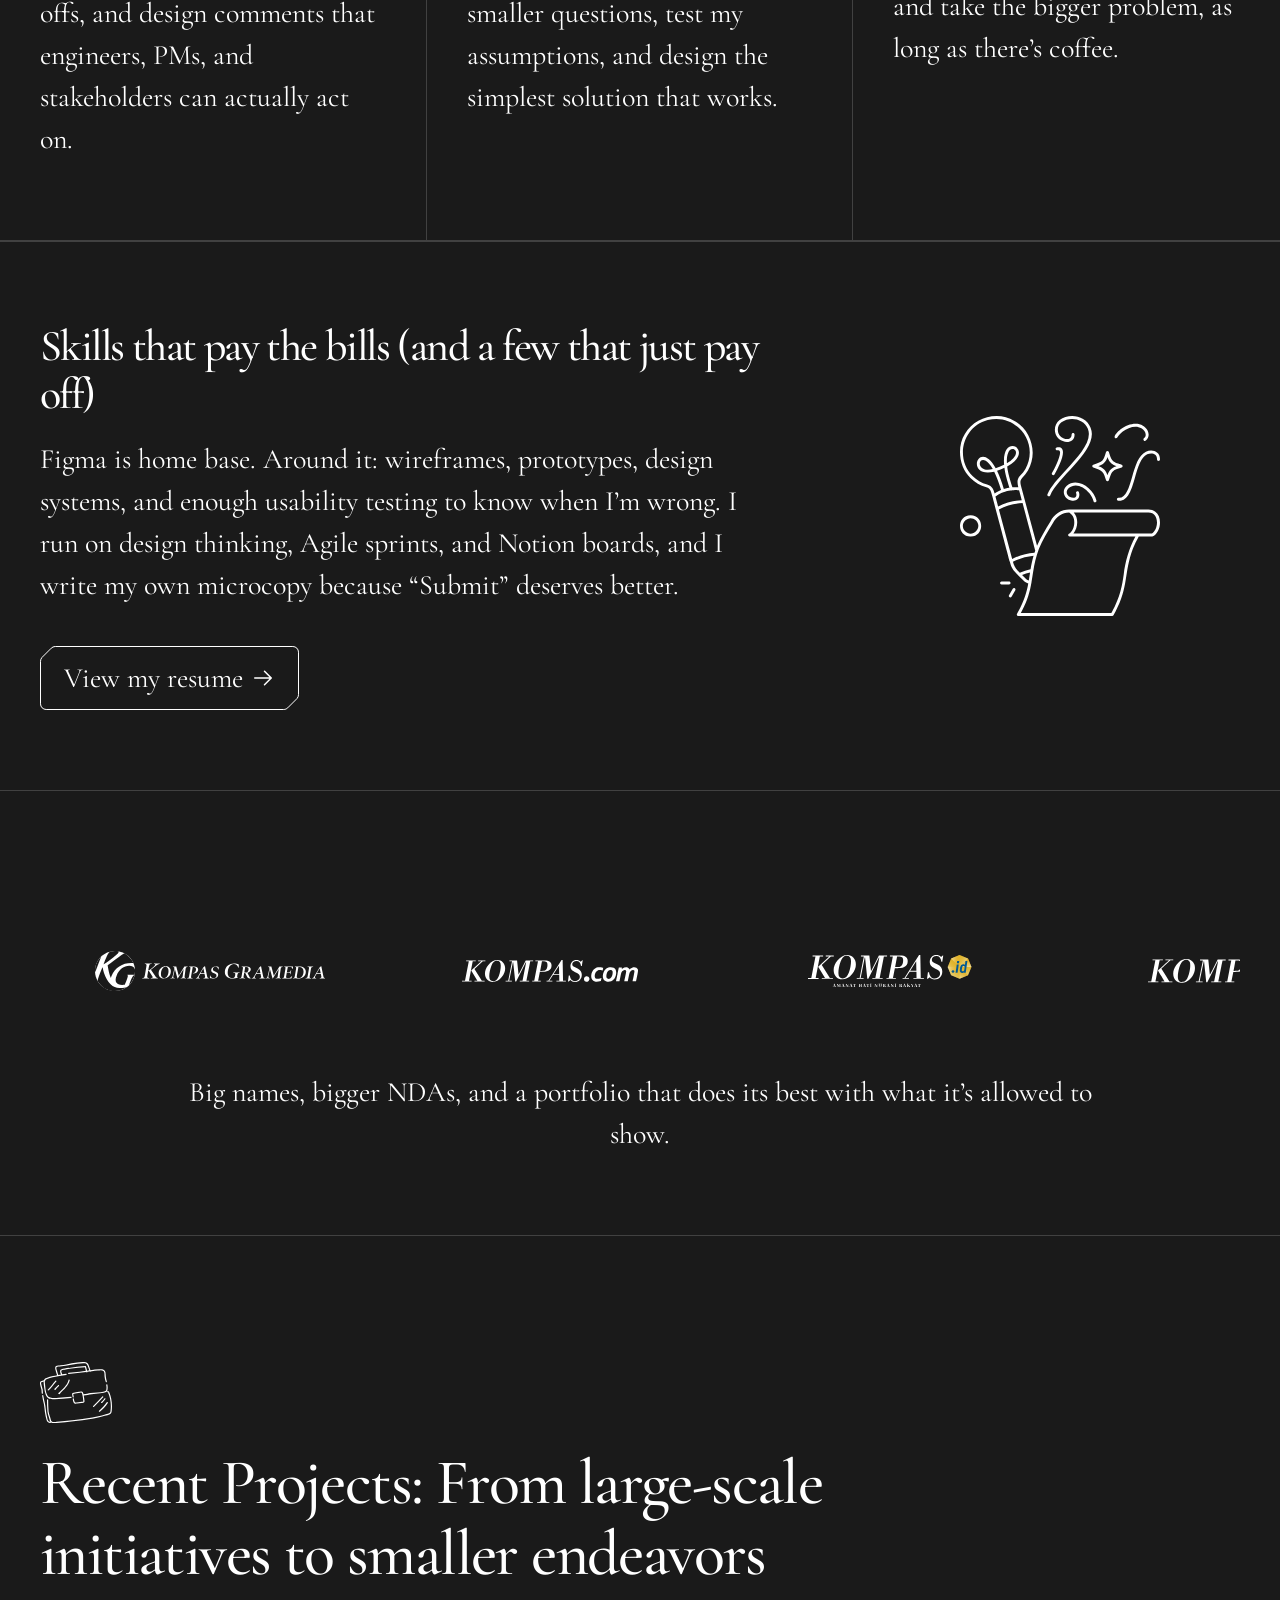
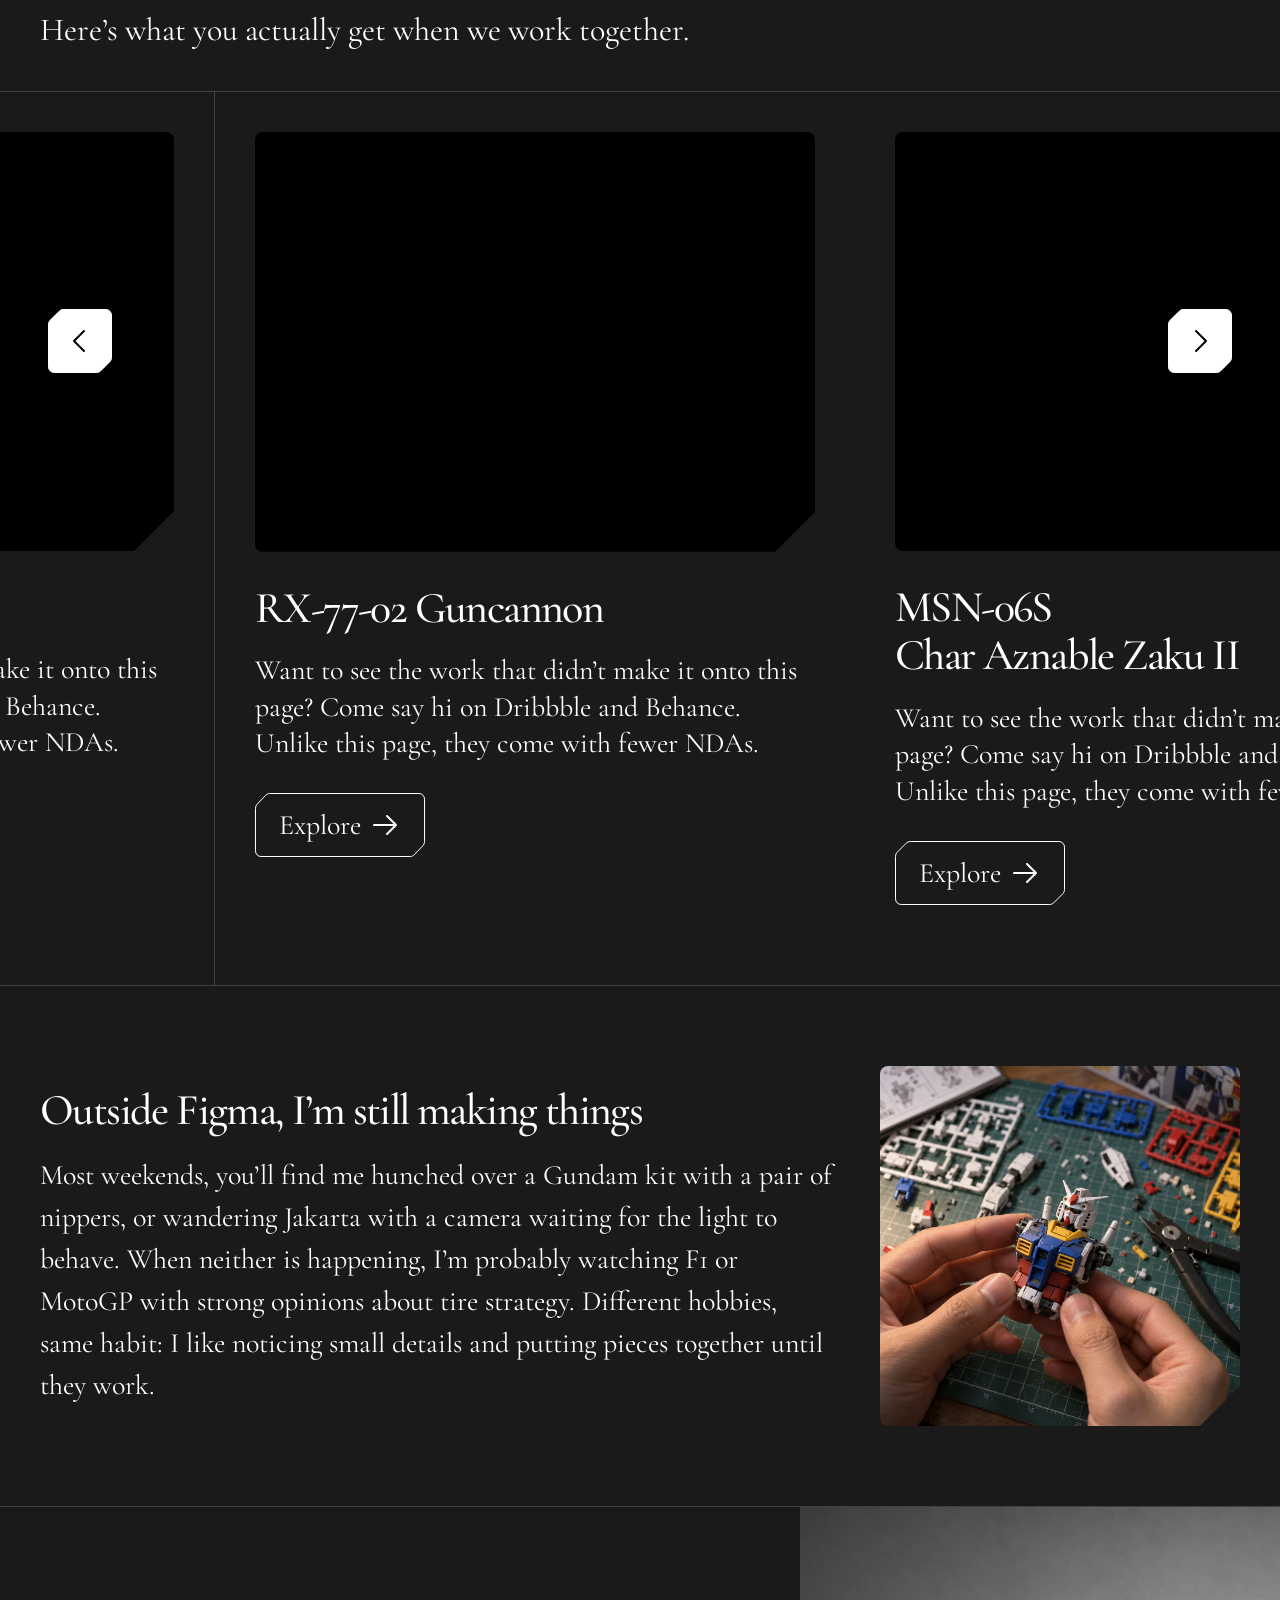
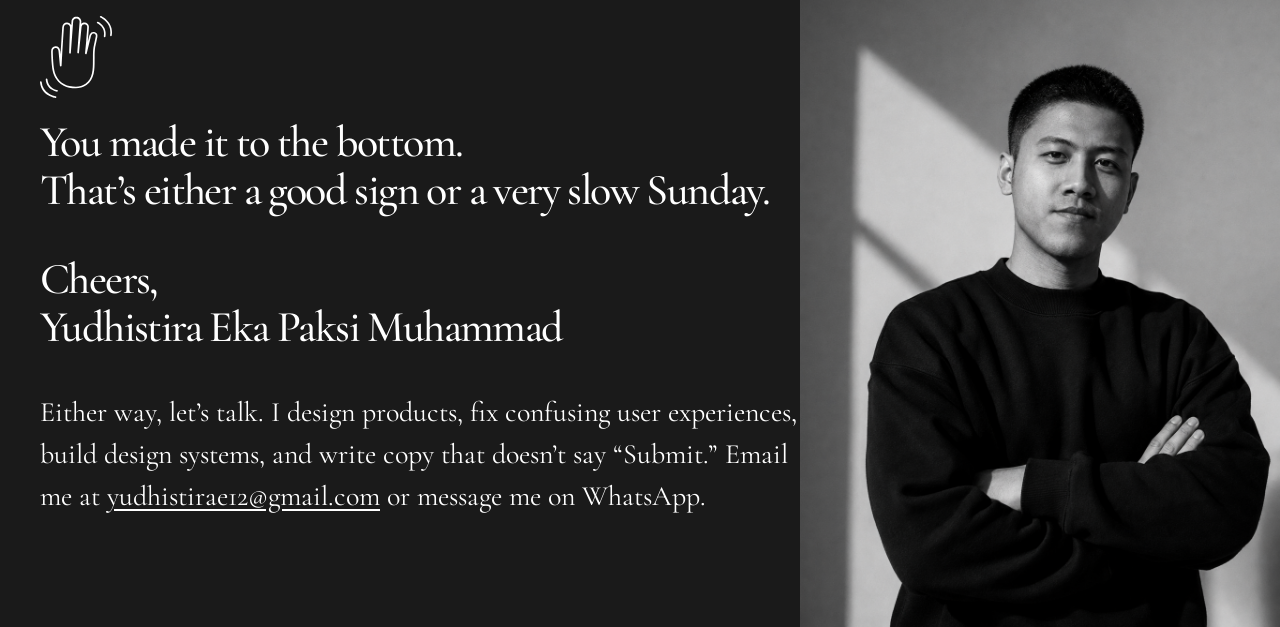
==== commit a9b86a60: "Refine media corner treatment" ====
--- a/index.html
+++ b/index.html
@@ -9,7 +9,7 @@
     <link rel="preconnect" href="https://fonts.googleapis.com" />
     <link rel="preconnect" href="https://fonts.gstatic.com" crossorigin />
     <link href="https://fonts.googleapis.com/css2?family=Cormorant+Garamond:wght@400;500;600&family=DM+Mono:wght@400;500&display=swap" rel="stylesheet" />
-    <link rel="stylesheet" href="styles.css?v=cta-sweep-6" />
+    <link rel="stylesheet" href="styles.css?v=media-notch-3" />
   </head>
   <body data-theme="dark">
     <a class="skip-link" href="#main">Skip to content</a>
--- a/styles.css
+++ b/styles.css
@@ -461,6 +461,20 @@
   object-fit: cover;
 }
 
+.project-media, .outside-creative {
+  /* Legacy radius: --media-radius: 40px; */
+  --media-radius: 8px;
+  --media-notch: 40px;
+  border-radius: var(--media-radius);
+  clip-path: polygon(
+    0 0,
+    100% 0,
+    100% calc(100% - var(--media-notch)),
+    calc(100% - var(--media-notch)) 100%,
+    0 100%
+  );
+}
+
 .feature-section--outside {
   min-height: 520px;
   padding: 80px 40px;
@@ -552,7 +566,7 @@
   aspect-ratio: 4 / 3;
   margin: 0 0 32px;
   overflow: hidden;
-  border-radius: 40px;
+  border-radius: var(--media-radius);
   background: #000;
   isolation: isolate;
 }
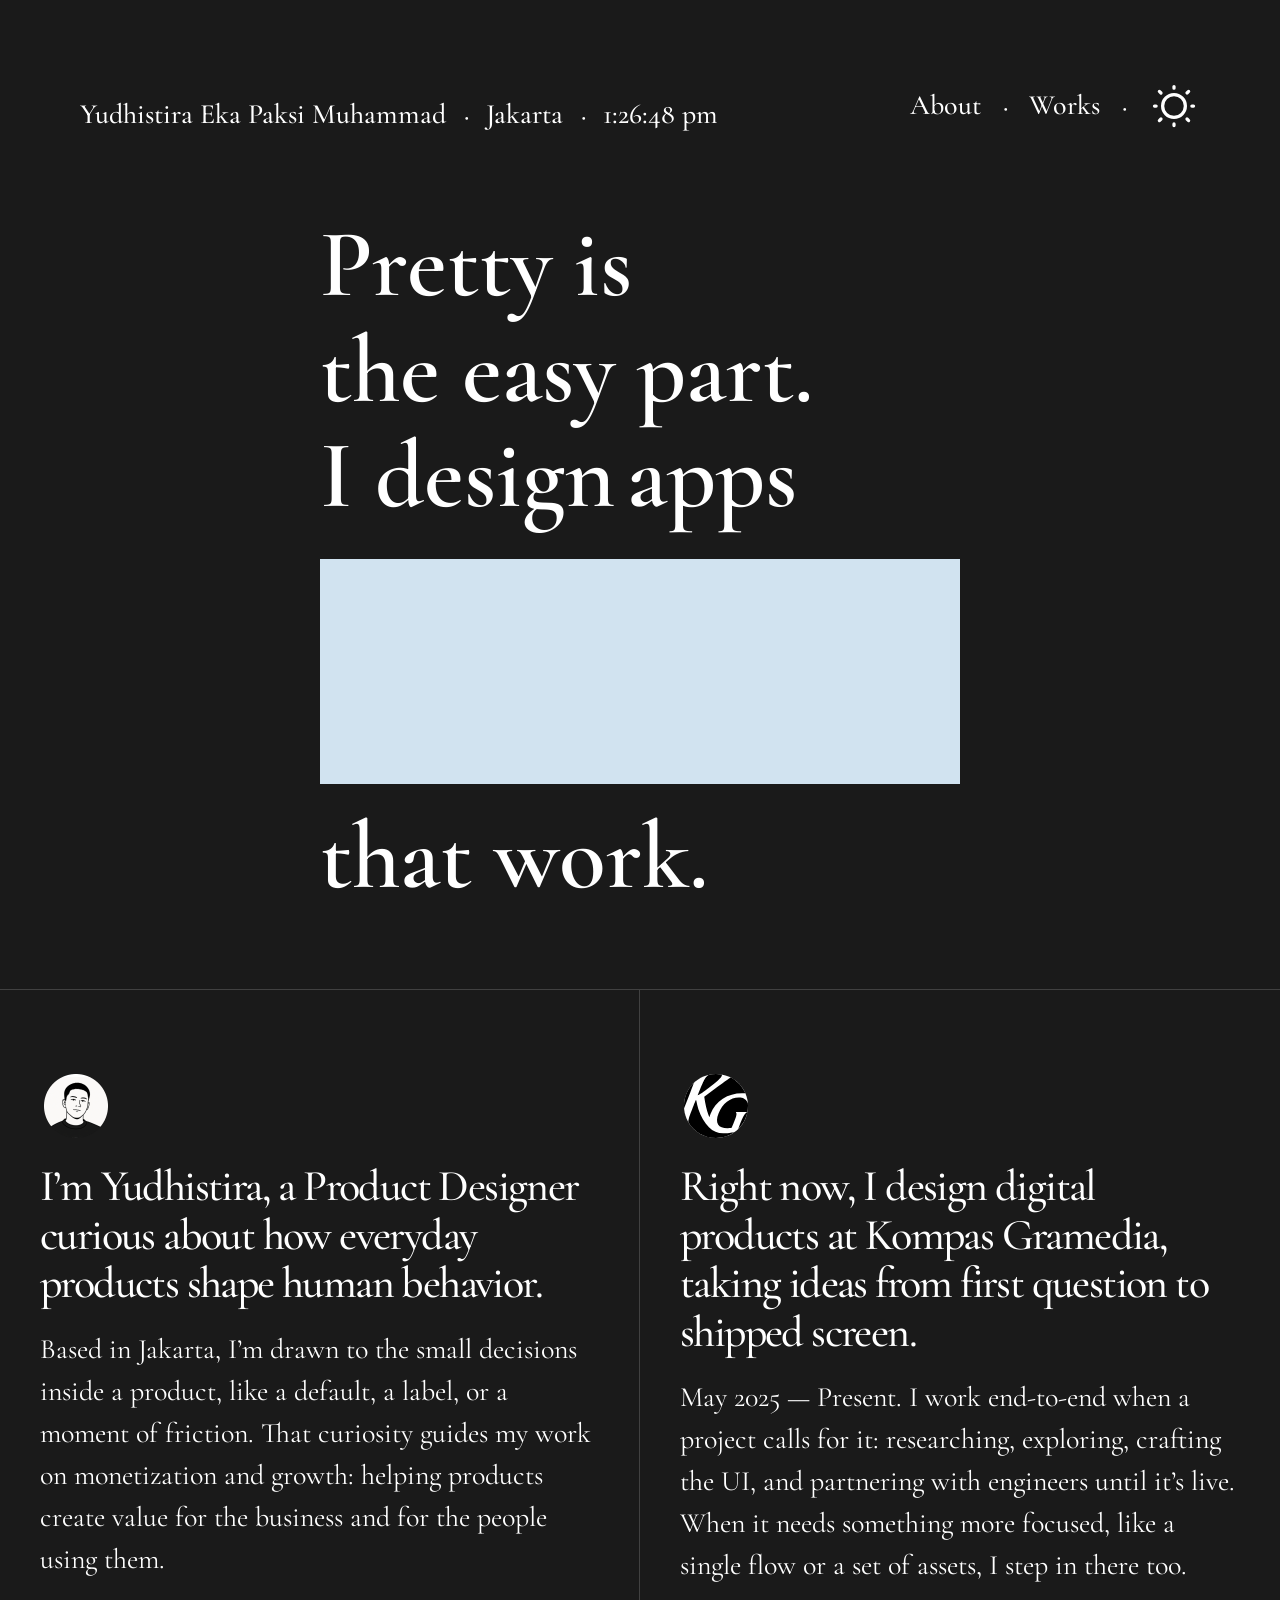
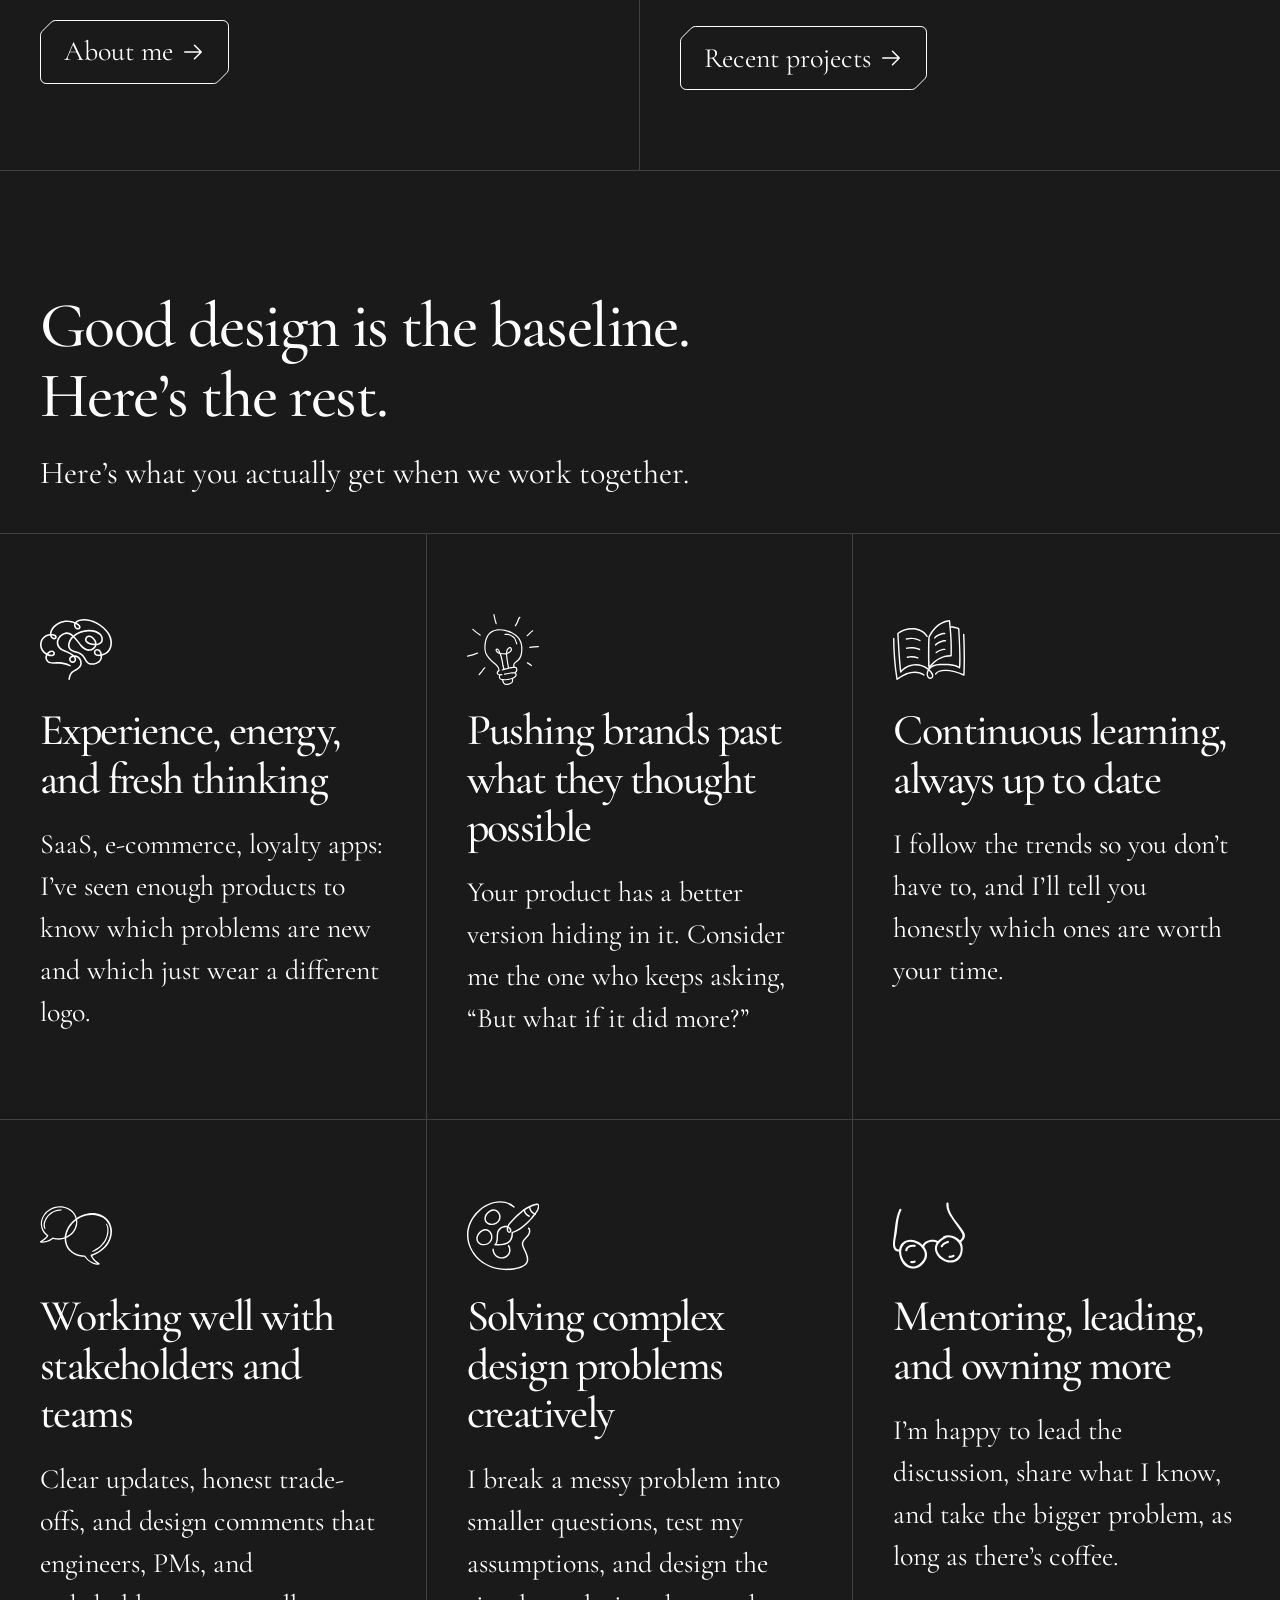
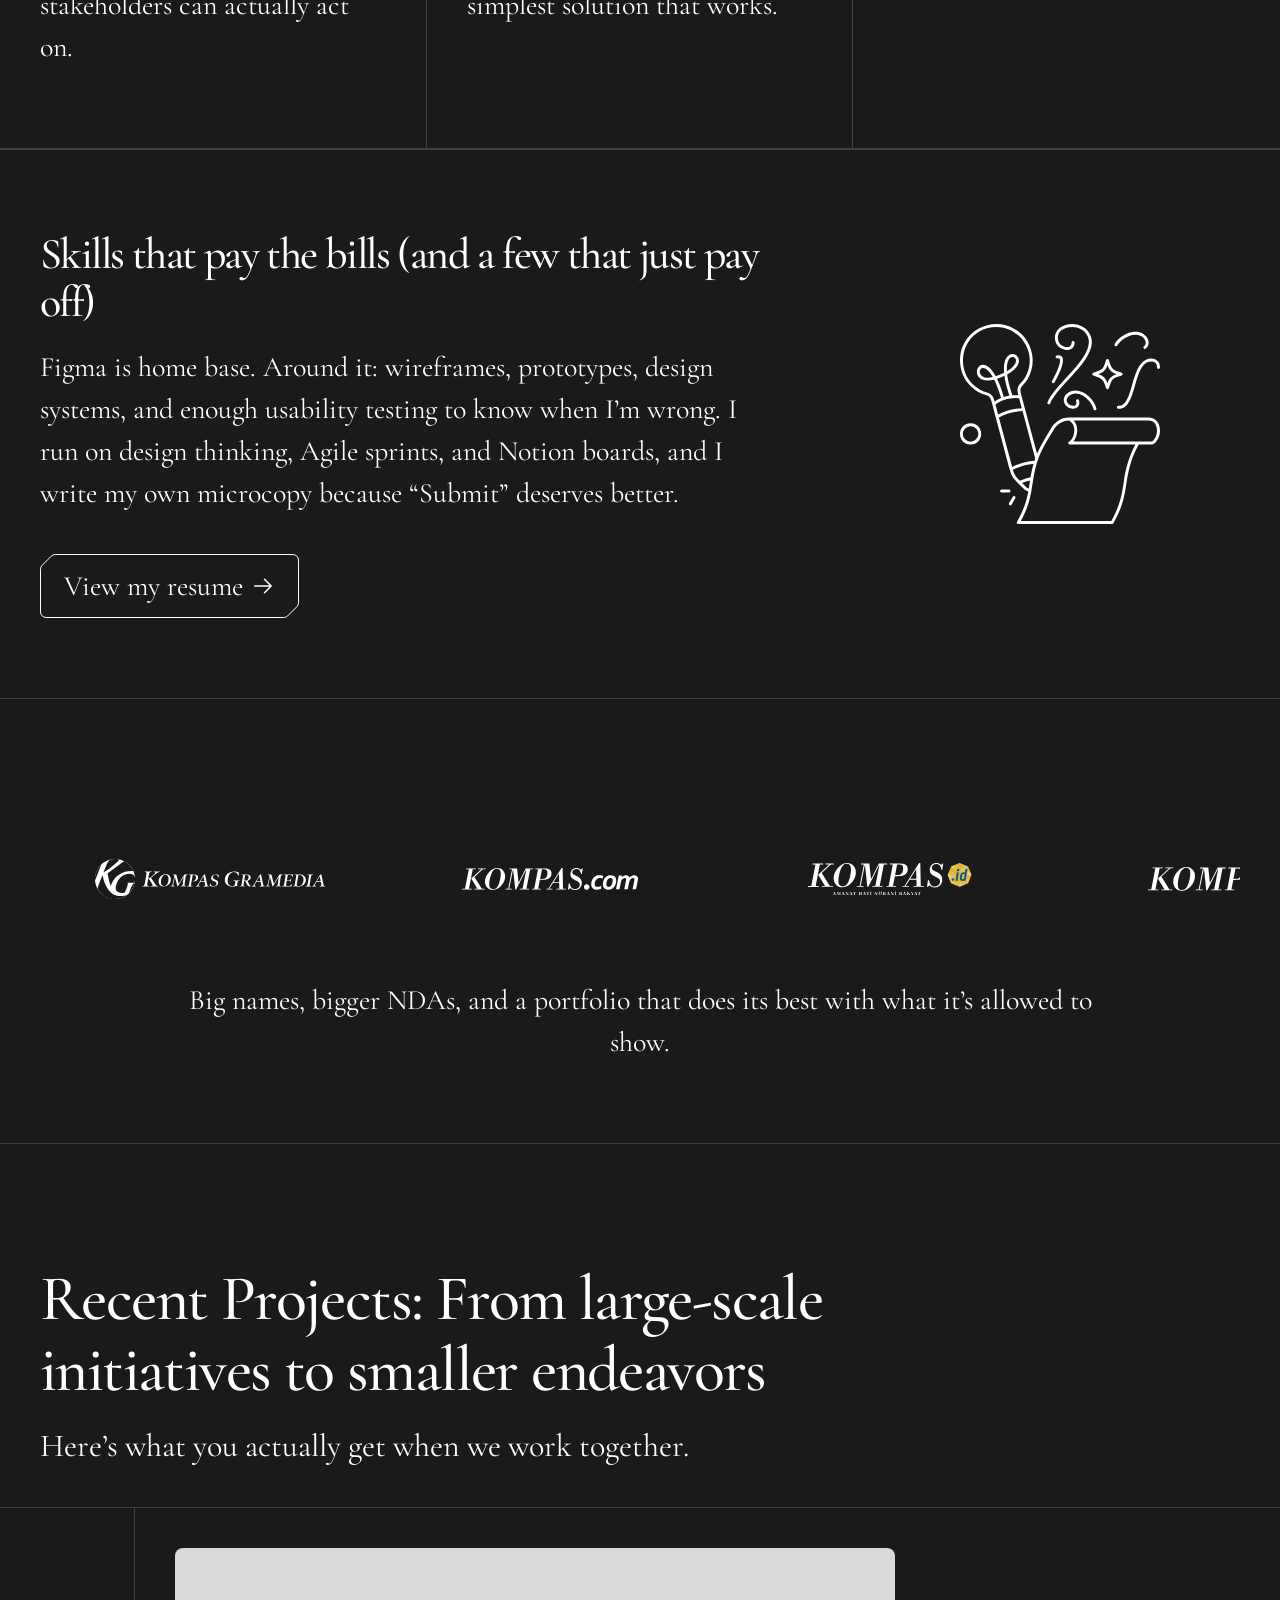
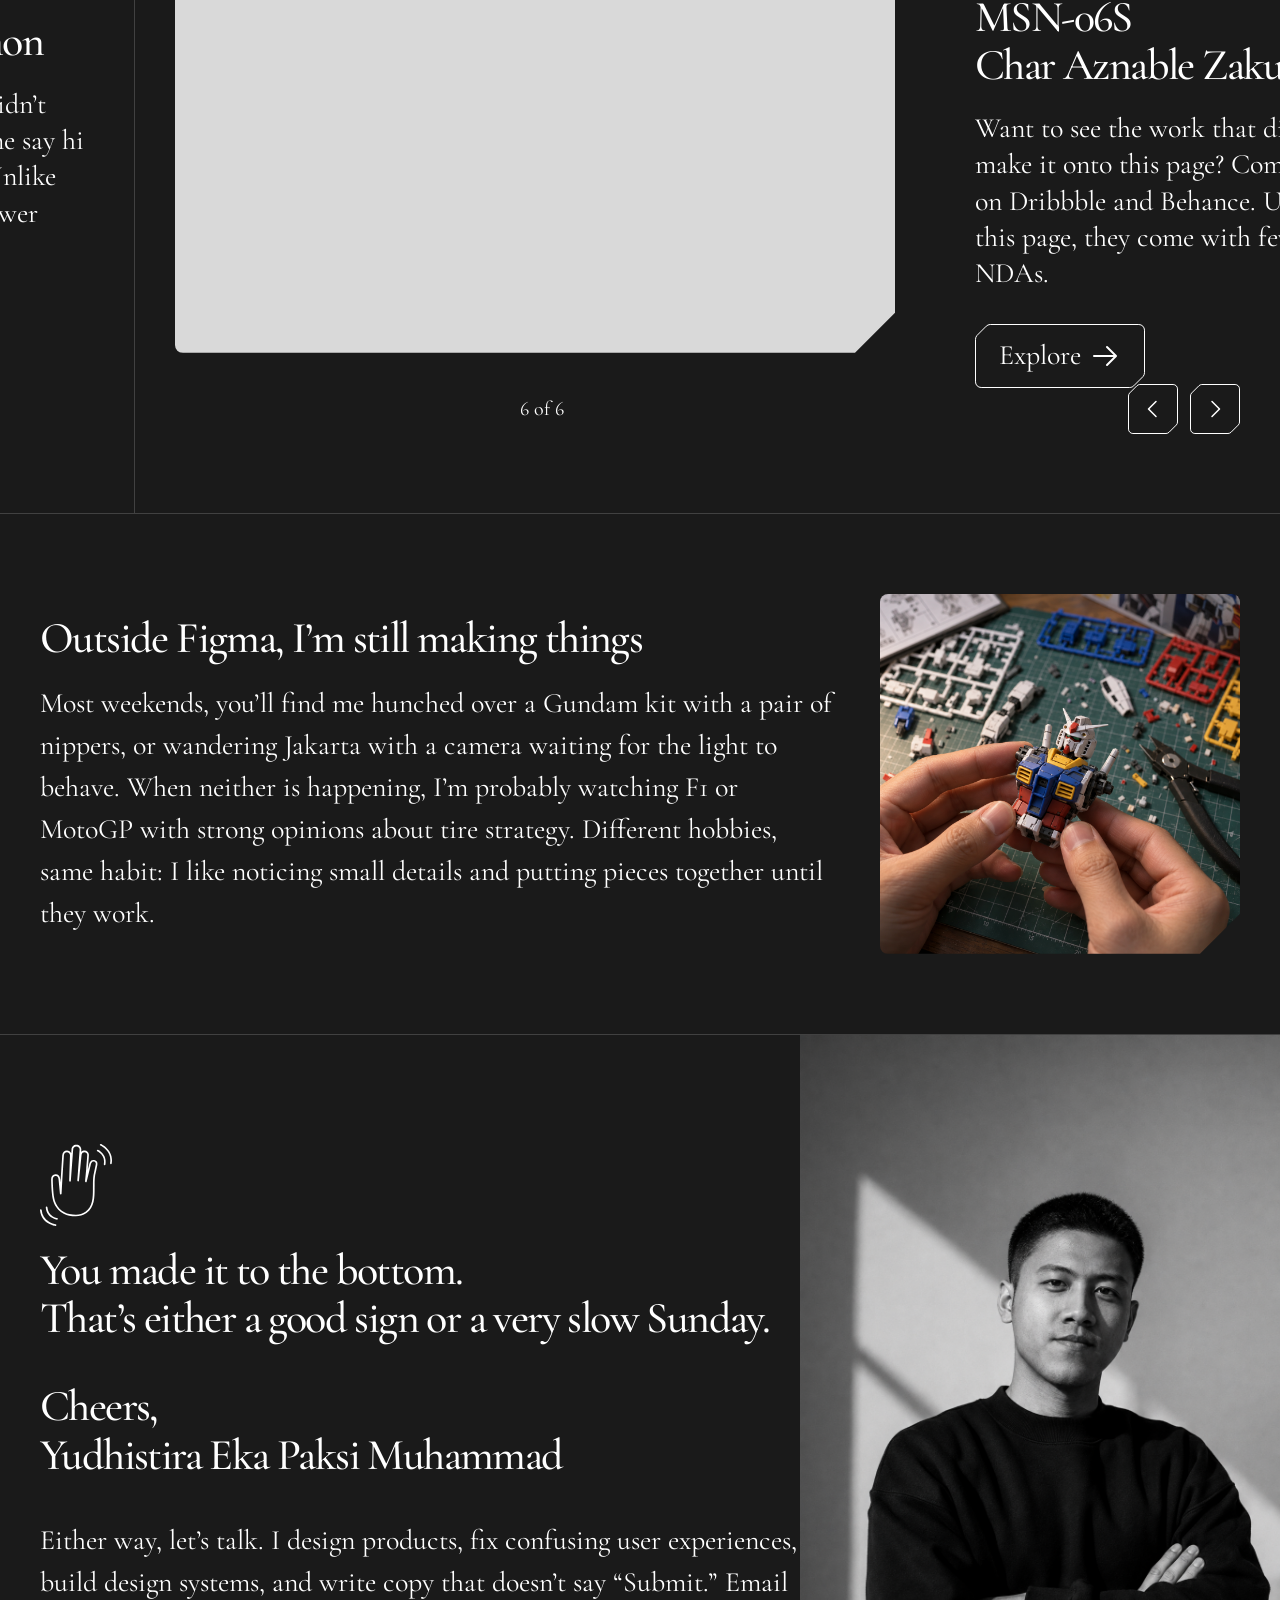
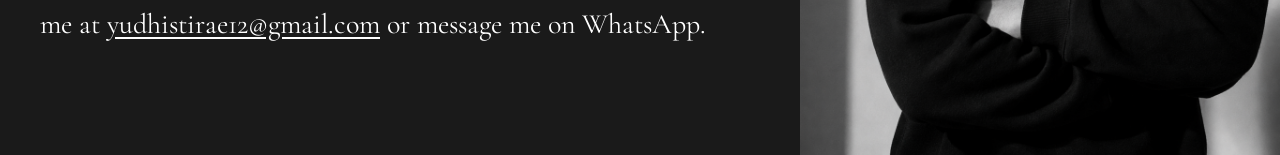
==== commit baded4ff: "Refine project carousel controls" ====
--- a/index.html
+++ b/index.html
@@ -9,7 +9,7 @@
     <link rel="preconnect" href="https://fonts.googleapis.com" />
     <link rel="preconnect" href="https://fonts.gstatic.com" crossorigin />
     <link href="https://fonts.googleapis.com/css2?family=Cormorant+Garamond:wght@400;500;600&family=DM+Mono:wght@400;500&display=swap" rel="stylesheet" />
-    <link rel="stylesheet" href="styles.css?v=media-notch-3" />
+    <link rel="stylesheet" href="styles.css?v=carousel-controls-4" />
   </head>
   <body data-theme="dark">
     <a class="skip-link" href="#main">Skip to content</a>
@@ -45,12 +45,54 @@
         <header class="projects-intro"><img class="theme-asset projects-intro__icon" src="Assets/Illustrations/DarkMode/BubbleChats-2.svg" data-dark="Assets/Illustrations/DarkMode/BubbleChats-2.svg" data-light="Assets/Illustrations/LightMode/BubbleChats-2.svg" alt="" width="72" height="72" /><h2 id="projects-title">Recent Projects: From large-scale initiatives to smaller endeavors<span class="mobile-only"><br />Here’s the rest.</span></h2><p>Here’s what you actually get when we work together.</p></header>
         <div class="projects-carousel-shell">
         <div class="projects" id="project-carousel">
-          <article class="project-card"><figure class="project-media project-media--red-comet" aria-hidden="true"></figure><h3>MSN-06S<br />Char Aznable Zaku II</h3><p>Want to see the work that didn’t make it onto this page? Come say hi on Dribbble and Behance. Unlike this page, they come with fewer NDAs.</p><a class="pill" href="#contact">Explore <img src="Assets/Icons/arrow-right.svg" alt="" width="32" height="32" /></a></article>
-          <article class="project-card"><figure class="project-media project-media--gundam" aria-hidden="true"></figure><h3>RX-78-2 Gundam</h3><p>Want to see the work that didn’t make it onto this page? Come say hi on Dribbble and Behance. Unlike this page, they come with fewer NDAs.</p><a class="pill" href="#contact">Explore <img src="Assets/Icons/arrow-right.svg" alt="" width="32" height="32" /></a></article>
-          <article class="project-card"><figure class="project-media project-media--gouf" aria-hidden="true"></figure><h3>MS-07B Gouf</h3><p>Want to see the work that didn’t make it onto this page? Come say hi on Dribbble and Behance. Unlike this page, they come with fewer NDAs.</p><a class="pill" href="#contact">Explore <img src="Assets/Icons/arrow-right.svg" alt="" width="32" height="32" /></a></article>
-          <article class="project-card"><figure class="project-media project-media--zaku" aria-hidden="true"></figure><h3>MS-06C Zaku II</h3><p>Want to see the work that didn’t make it onto this page? Come say hi on Dribbble and Behance. Unlike this page, they come with fewer NDAs.</p><a class="pill" href="#contact">Explore <img src="Assets/Icons/arrow-right.svg" alt="" width="32" height="32" /></a></article>
-          <article class="project-card"><figure class="project-media project-media--rgm" aria-hidden="true"></figure><h3>RGM-79 Mobile Suit</h3><p>Want to see the work that didn’t make it onto this page? Come say hi on Dribbble and Behance. Unlike this page, they come with fewer NDAs.</p><a class="pill" href="#contact">Explore <img src="Assets/Icons/arrow-right.svg" alt="" width="32" height="32" /></a></article>
-          <article class="project-card"><figure class="project-media project-media--guncannon" aria-hidden="true"></figure><h3>RX-77-02 Guncannon</h3><p>Want to see the work that didn’t make it onto this page? Come say hi on Dribbble and Behance. Unlike this page, they come with fewer NDAs.</p><a class="pill" href="#contact">Explore <img src="Assets/Icons/arrow-right.svg" alt="" width="32" height="32" /></a></article>
+          <article class="project-card">
+            <div class="project-card__details">
+              <h3>MSN-06S<br />Char Aznable Zaku II</h3>
+              <p>Want to see the work that didn’t make it onto this page? Come say hi on Dribbble and Behance. Unlike this page, they come with fewer NDAs.</p>
+              <a class="pill" href="#contact">Explore <img src="Assets/Icons/arrow-right.svg" alt="" width="32" height="32" /></a>
+            </div>
+            <figure class="project-media project-media--red-comet" aria-label="Project image placeholder"></figure>
+          </article>
+          <article class="project-card">
+            <div class="project-card__details">
+              <h3>RX-78-2 Gundam</h3>
+              <p>Want to see the work that didn’t make it onto this page? Come say hi on Dribbble and Behance. Unlike this page, they come with fewer NDAs.</p>
+              <a class="pill" href="#contact">Explore <img src="Assets/Icons/arrow-right.svg" alt="" width="32" height="32" /></a>
+            </div>
+            <figure class="project-media project-media--gundam" aria-label="Project image placeholder"></figure>
+          </article>
+          <article class="project-card">
+            <div class="project-card__details">
+              <h3>MS-07B Gouf</h3>
+              <p>Want to see the work that didn’t make it onto this page? Come say hi on Dribbble and Behance. Unlike this page, they come with fewer NDAs.</p>
+              <a class="pill" href="#contact">Explore <img src="Assets/Icons/arrow-right.svg" alt="" width="32" height="32" /></a>
+            </div>
+            <figure class="project-media project-media--gouf" aria-label="Project image placeholder"></figure>
+          </article>
+          <article class="project-card">
+            <div class="project-card__details">
+              <h3>MS-06C Zaku II</h3>
+              <p>Want to see the work that didn’t make it onto this page? Come say hi on Dribbble and Behance. Unlike this page, they come with fewer NDAs.</p>
+              <a class="pill" href="#contact">Explore <img src="Assets/Icons/arrow-right.svg" alt="" width="32" height="32" /></a>
+            </div>
+            <figure class="project-media project-media--zaku" aria-label="Project image placeholder"></figure>
+          </article>
+          <article class="project-card">
+            <div class="project-card__details">
+              <h3>RGM-79 Mobile Suit</h3>
+              <p>Want to see the work that didn’t make it onto this page? Come say hi on Dribbble and Behance. Unlike this page, they come with fewer NDAs.</p>
+              <a class="pill" href="#contact">Explore <img src="Assets/Icons/arrow-right.svg" alt="" width="32" height="32" /></a>
+            </div>
+            <figure class="project-media project-media--rgm" aria-label="Project image placeholder"></figure>
+          </article>
+          <article class="project-card">
+            <div class="project-card__details">
+              <h3>RX-77-02 Guncannon</h3>
+              <p>Want to see the work that didn’t make it onto this page? Come say hi on Dribbble and Behance. Unlike this page, they come with fewer NDAs.</p>
+              <a class="pill" href="#contact">Explore <img src="Assets/Icons/arrow-right.svg" alt="" width="32" height="32" /></a>
+            </div>
+            <figure class="project-media project-media--guncannon" aria-label="Project image placeholder"></figure>
+          </article>
         </div>
         <nav class="project-carousel-controls" aria-label="Project navigation"><p class="project-carousel-indicator" aria-live="polite">1 of 6</p><div class="project-carousel-actions"><button class="project-carousel-control" type="button" data-project-direction="previous" aria-label="Previous project"><img src="Assets/Icons/caret-left.svg" alt="" width="32" height="32" /></button><button class="project-carousel-control" type="button" data-project-direction="next" aria-label="Next project"><img src="Assets/Icons/caret-right.svg" alt="" width="32" height="32" /></button></div></nav>
         </div>
@@ -59,6 +101,6 @@
       <section class="contact" id="contact"><div class="contact-copy"><img class="theme-asset hello" src="Assets/Illustrations/DarkMode/Hello.svg" data-dark="Assets/Illustrations/DarkMode/Hello.svg" data-light="Assets/Illustrations/LightMode/Hello.svg" alt="Waving hello" width="72" height="82" /><h2>You made it to the bottom.<br />That’s either a good sign or a very slow Sunday.</h2><h2>Cheers,<br />Yudhistira Eka Paksi Muhammad</h2><p>Either way, let’s talk. I design products, fix confusing user experiences, build design systems, and write copy that doesn’t say “Submit.” Email me at <a href="mailto:yudhistirae12@gmail.com">yudhistirae12@gmail.com</a> or message me on WhatsApp.</p></div><img class="contact-photo" src="Assets/PersonalPhoto/Professional.png" alt="Portrait of Yudhistira Eka Paksi Muhammad" width="1024" height="1536" /></section>
     </main>
     <button class="back-to-top" type="button" aria-label="Back to top"><img src="Assets/Icons/arrow-up.svg" alt="" width="24" height="24" /></button>
-    <script src="script.js?v=cta-sweep-6"></script>
+    <script src="script.js?v=projects-layout-3"></script>
   </body>
 </html>
--- a/styles.css
+++ b/styles.css
@@ -388,6 +388,13 @@
   margin-bottom: 20px;
 }
 
+/* Heading illustrations are temporarily hidden while the section copy takes focus. */
+.value-intro__icon,
+.projects-intro__icon,
+.about-experience__intro > .about-section-icon {
+  display: none;
+}
+
 .value-intro h2, .projects-intro h2 {
   margin: 0 0 20px;
   font-size: 64px;
@@ -546,28 +553,33 @@
 }
 
 .project-card {
+  display: grid;
+  flex: 0 0 100%;
+  grid-template-columns: 3fr 5fr;
+  min-width: 100%;
+  min-height: calc(35.15625vw + 155px);
+  border: 0;
+  scroll-snap-align: none;
+}
+
+.project-card__details {
   display: flex;
-  flex: 0 0 50%;
   flex-direction: column;
-  min-width: 50%;
+  justify-content: center;
   padding: 40px 40px 80px;
-  border: 0;
   border-right: 1px solid var(--line);
-  scroll-snap-align: none;
-}
-
-.projects > .project-card:nth-child(2n) {
-  border-right: 0;
 }
 
 .project-media {
   position: relative;
   width: 100%;
-  aspect-ratio: 4 / 3;
-  margin: 0 0 32px;
+  align-self: start;
+  aspect-ratio: 16 / 9;
+  margin: 40px 40px 80px;
+  width: calc(100% - 80px);
   overflow: hidden;
   border-radius: var(--media-radius);
-  background: #000;
+  background: #d9d9d9;
   isolation: isolate;
 }
 
@@ -599,32 +611,38 @@
 .projects-carousel-shell > .project-carousel-controls {
   position: absolute;
   z-index: 2;
-  top: calc(18.75vw - 22px);
-  right: 48px;
-  left: 48px;
+  top: calc(35.15625vw + 27px);
+  right: 40px;
+  left: calc(37.5% + 40px);
   display: flex;
   align-items: center;
   justify-content: space-between;
-  pointer-events: none;
+  pointer-events: auto;
 }
 
 .project-carousel-indicator {
-  display: none;
+  display: block;
+  margin: 0;
+  font-size: 20px;
+  line-height: 1;
 }
 
 .project-carousel-actions {
-  display: contents;
+  display: flex;
+  gap: 12px;
 }
 
 .project-carousel-control {
+  --cta-fill: transparent;
+  --cta-sweep-fill: transparent;
   display: grid;
-  width: 64px;
-  height: 64px;
+  width: 50px;
+  height: 50px;
   padding: 0;
   place-items: center;
-  border: 1px solid var(--ink);
-  border-radius: 999px;
-  background: var(--ink);
+  border: 0;
+  border-radius: 0;
+  background: transparent;
   cursor: pointer;
   pointer-events: auto;
   transition: transform .18s, opacity .18s;
@@ -635,8 +653,8 @@
 }
 
 .project-carousel-control img {
-  width: 32px;
-  height: 32px;
+  width: 24px;
+  height: 24px;
 }
 
 .pill, .project-carousel-control {
@@ -657,6 +675,11 @@
   border: 1px solid var(--ink);
   border-radius: var(--cta-radius);
   background: var(--cta-fill);
+}
+
+.project-carousel-control {
+  --cta-fill: transparent;
+  --cta-sweep-fill: transparent;
 }
 
 .pill.cta-framed, .project-carousel-control.cta-framed, .back-to-top.cta-framed {
@@ -757,10 +780,8 @@
   }
 }
 
-@media (min-width: 641px) {
-  body[data-theme="light"] .projects-carousel-shell .project-carousel-control img {
-    filter: invert(1);
-  }
+body[data-theme="dark"] .project-carousel-control img {
+  filter: invert(1);
 }
 
 .contact {
@@ -1242,15 +1263,6 @@
     padding-inline: 40px;
   }
 
-  .project-card {
-    flex-basis: 50%;
-    min-width: 50%;
-  }
-
-  .projects > .project-card:nth-child(2n + 1) {
-    scroll-snap-align: start;
-  }
-
   .contact {
     padding-left: 40px;
     padding-right: 40%;
@@ -1322,10 +1334,6 @@
     width: 340px;
     height: 120px;
     flex: 0 0 340px;
-  }
-
-  .projects > .project-card:nth-child(2n + 1) {
-    scroll-snap-align: start;
   }
 
 }
@@ -1702,7 +1710,7 @@
     min-width: 100%;
     min-height: 0;
     flex: 0 0 100%;
-    padding: 40px 20px;
+    padding: 40px 20px 80px;
     border-right: 0;
     scroll-snap-align: start;
     scroll-snap-stop: always;
@@ -1894,11 +1902,11 @@
     grid-template-columns: 1fr;
   }
 
-  .split-card, .value-card, .feature-section, .brands, .project-card {
+  .split-card, .value-card, .feature-section, .brands {
     padding: 40px 20px;
   }
 
-  .split-card, .value-card, .project-card {
+  .split-card, .value-card {
     min-height: auto;
     border-right: 0;
   }
@@ -2136,29 +2144,41 @@
   }
 
   .projects .project-card {
-    padding: 20px 20px 40px;
+    display: flex;
+    flex-direction: column;
+    min-height: auto;
+    padding: 40px 20px 80px;
+  }
+
+  .project-card__details {
+    display: contents;
   }
 
   .value-grid .value-card {
     min-height: 0;
-    padding: 40px 20px;
+    padding: 40px 20px 80px;
   }
 
   .project-media {
-    aspect-ratio: 4 / 5;
-    margin-bottom: 20px;
+    order: 2;
+    width: 100%;
+    aspect-ratio: 16 / 9;
+    margin: 0 0 20px;
   }
 
   .project-card h3 {
-    margin: 0 0 10px;
+    order: 1;
+    margin: 0 0 20px;
     font-size: 32px;
   }
 
   .project-card p {
+    order: 3;
     line-height: 1.3;
   }
 
   .project-card .pill {
+    order: 4;
     margin-top: 20px;
   }
 
@@ -2181,14 +2201,13 @@
 
   .project-carousel-actions {
     display: flex;
-    gap: 8px;
+    gap: 10px;
   }
 
   .project-carousel-control {
-    --cta-fill: var(--bg);
     display: grid;
-    width: 48px;
-    height: 48px;
+    width: 40px;
+    height: 40px;
     padding: 0;
     place-items: center;
     border: 0;
@@ -2203,20 +2222,8 @@
   }
 
   .project-carousel-control img {
-    width: 32px;
-    height: 32px;
-  }
-
-  .project-carousel-control[data-project-direction="next"], .project-carousel-control[data-value-direction="next"], .project-carousel-control[data-about-direction="next"] {
-    --cta-fill: var(--ink);
-  }
-
-  body[data-theme="dark"] .project-carousel-control[data-project-direction="previous"] img, body[data-theme="dark"] .project-carousel-control[data-value-direction="previous"] img, body[data-theme="dark"] .project-carousel-control[data-about-direction="previous"] img {
-    filter: invert(1);
-  }
-
-  body[data-theme="light"] .project-carousel-control[data-project-direction="next"] img, body[data-theme="light"] .project-carousel-control[data-value-direction="next"] img, body[data-theme="light"] .project-carousel-control[data-about-direction="next"] img {
-    filter: invert(1);
+    width: 24px;
+    height: 24px;
   }
 
   .contact {
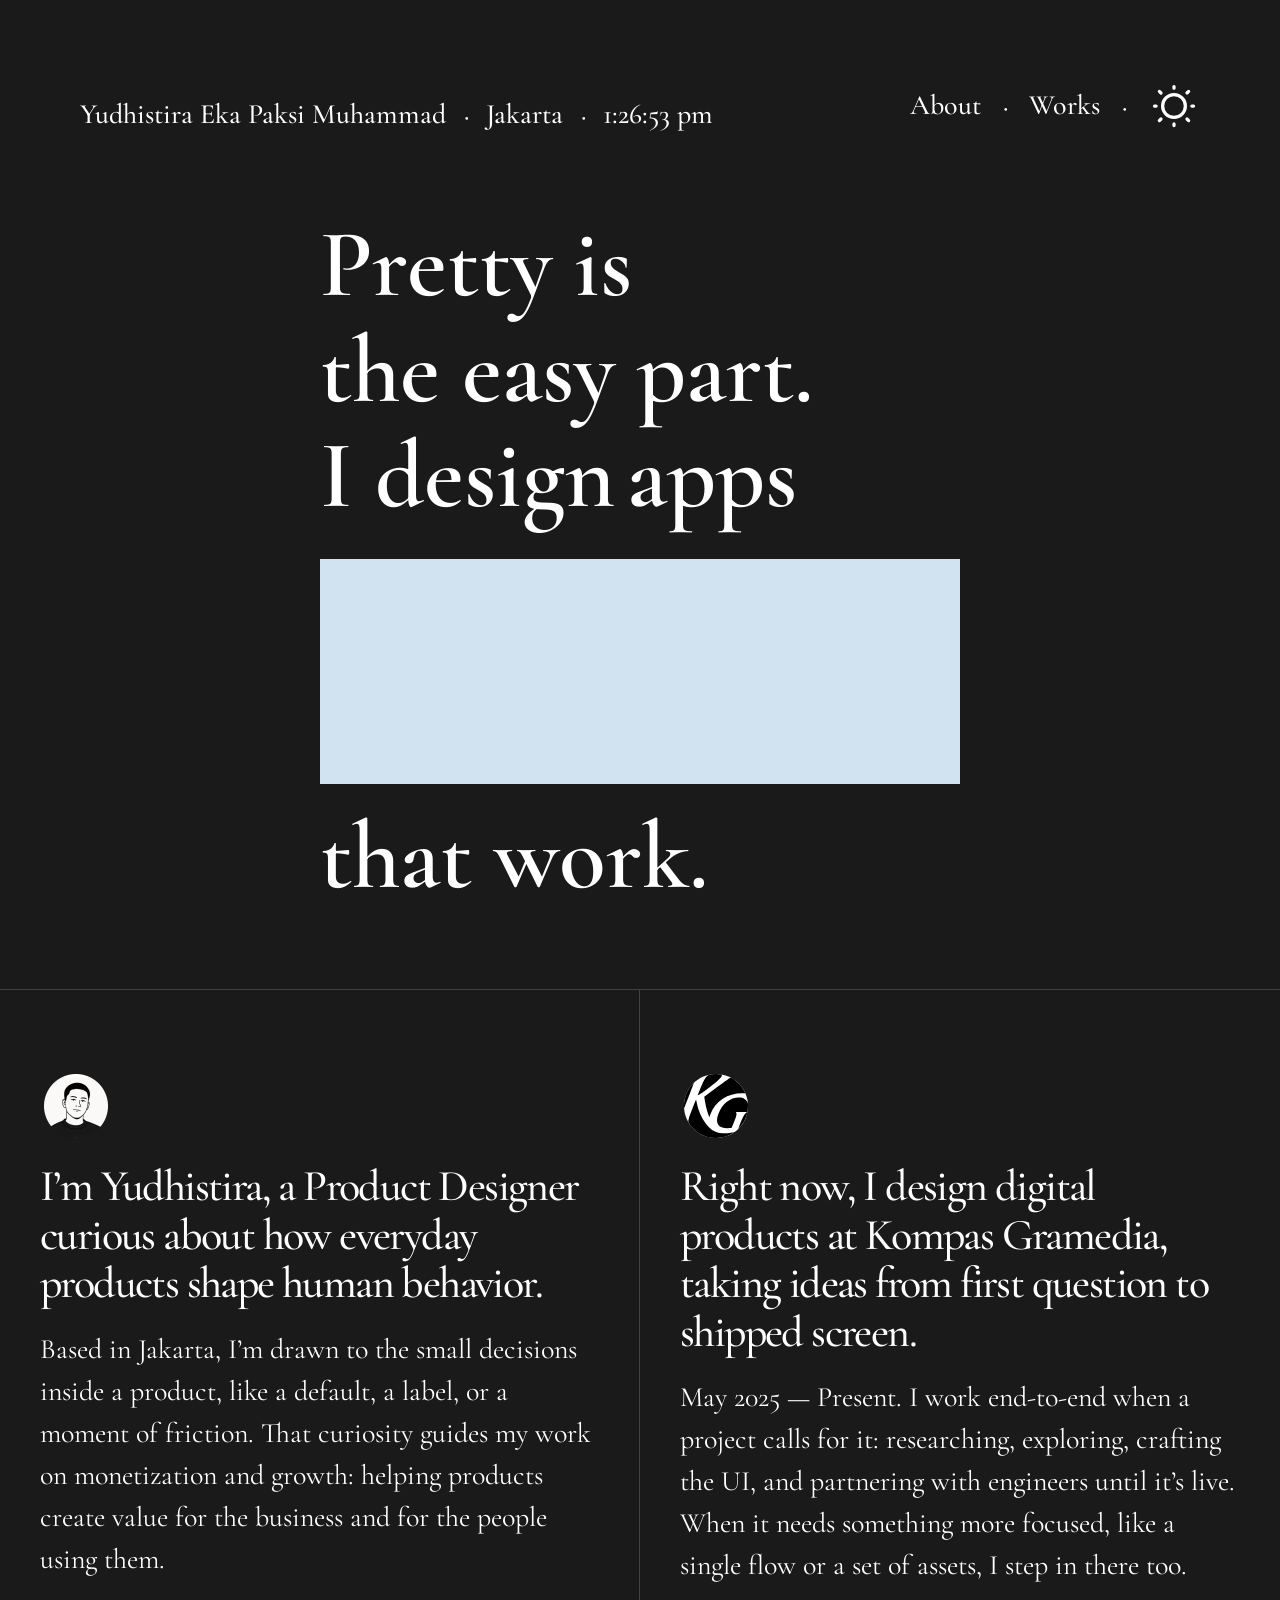
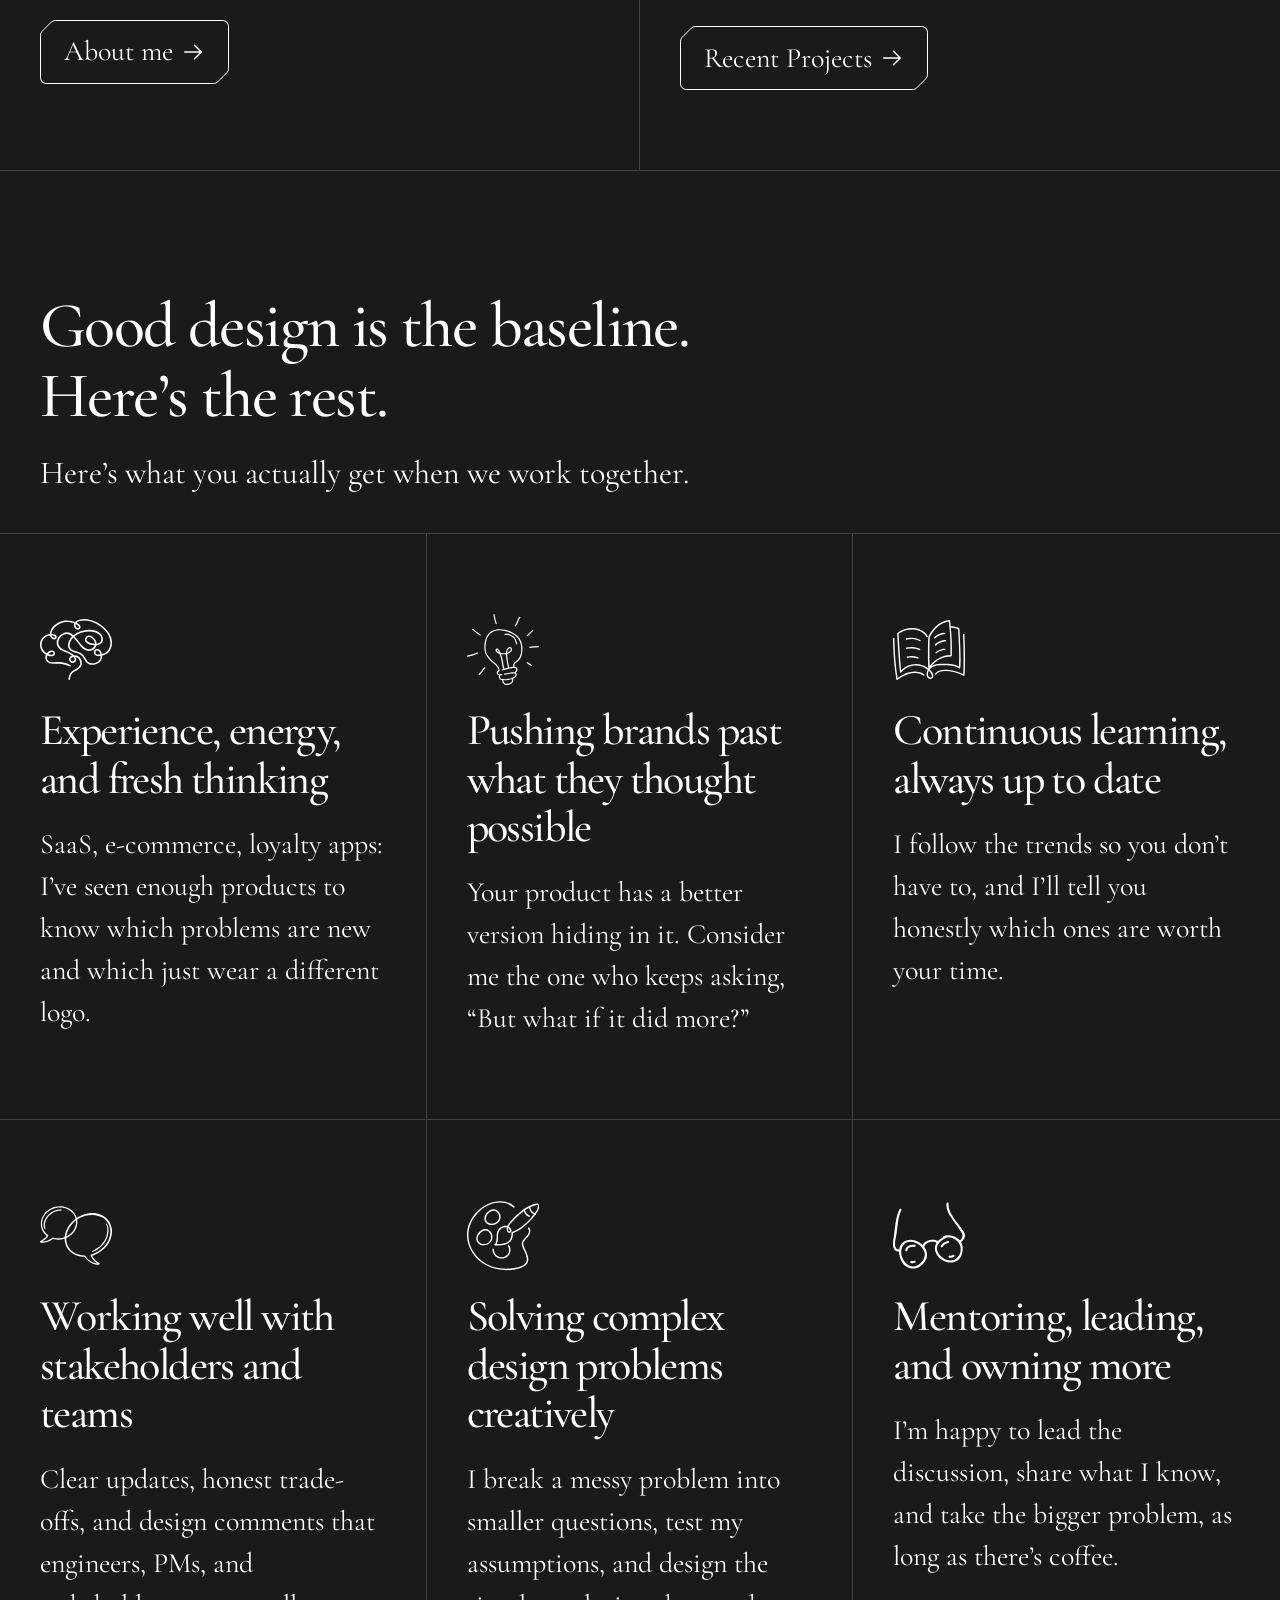
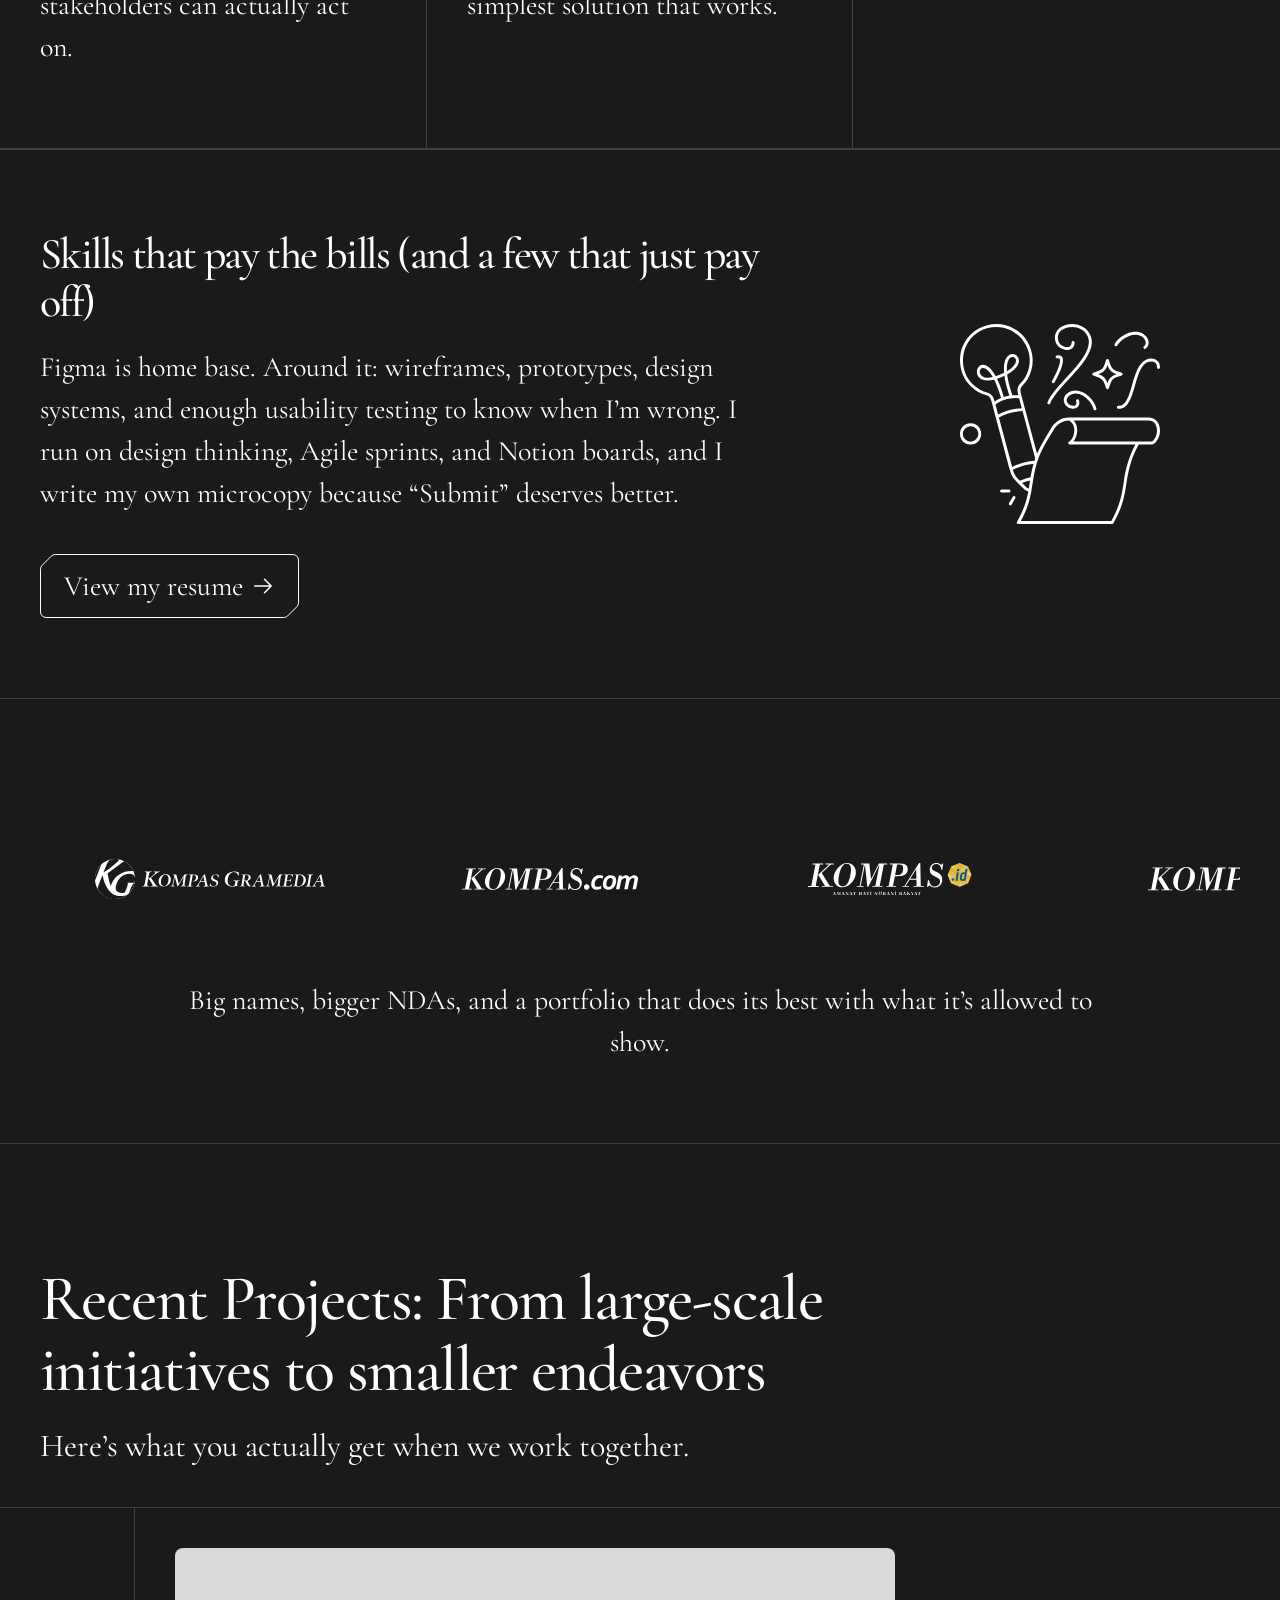
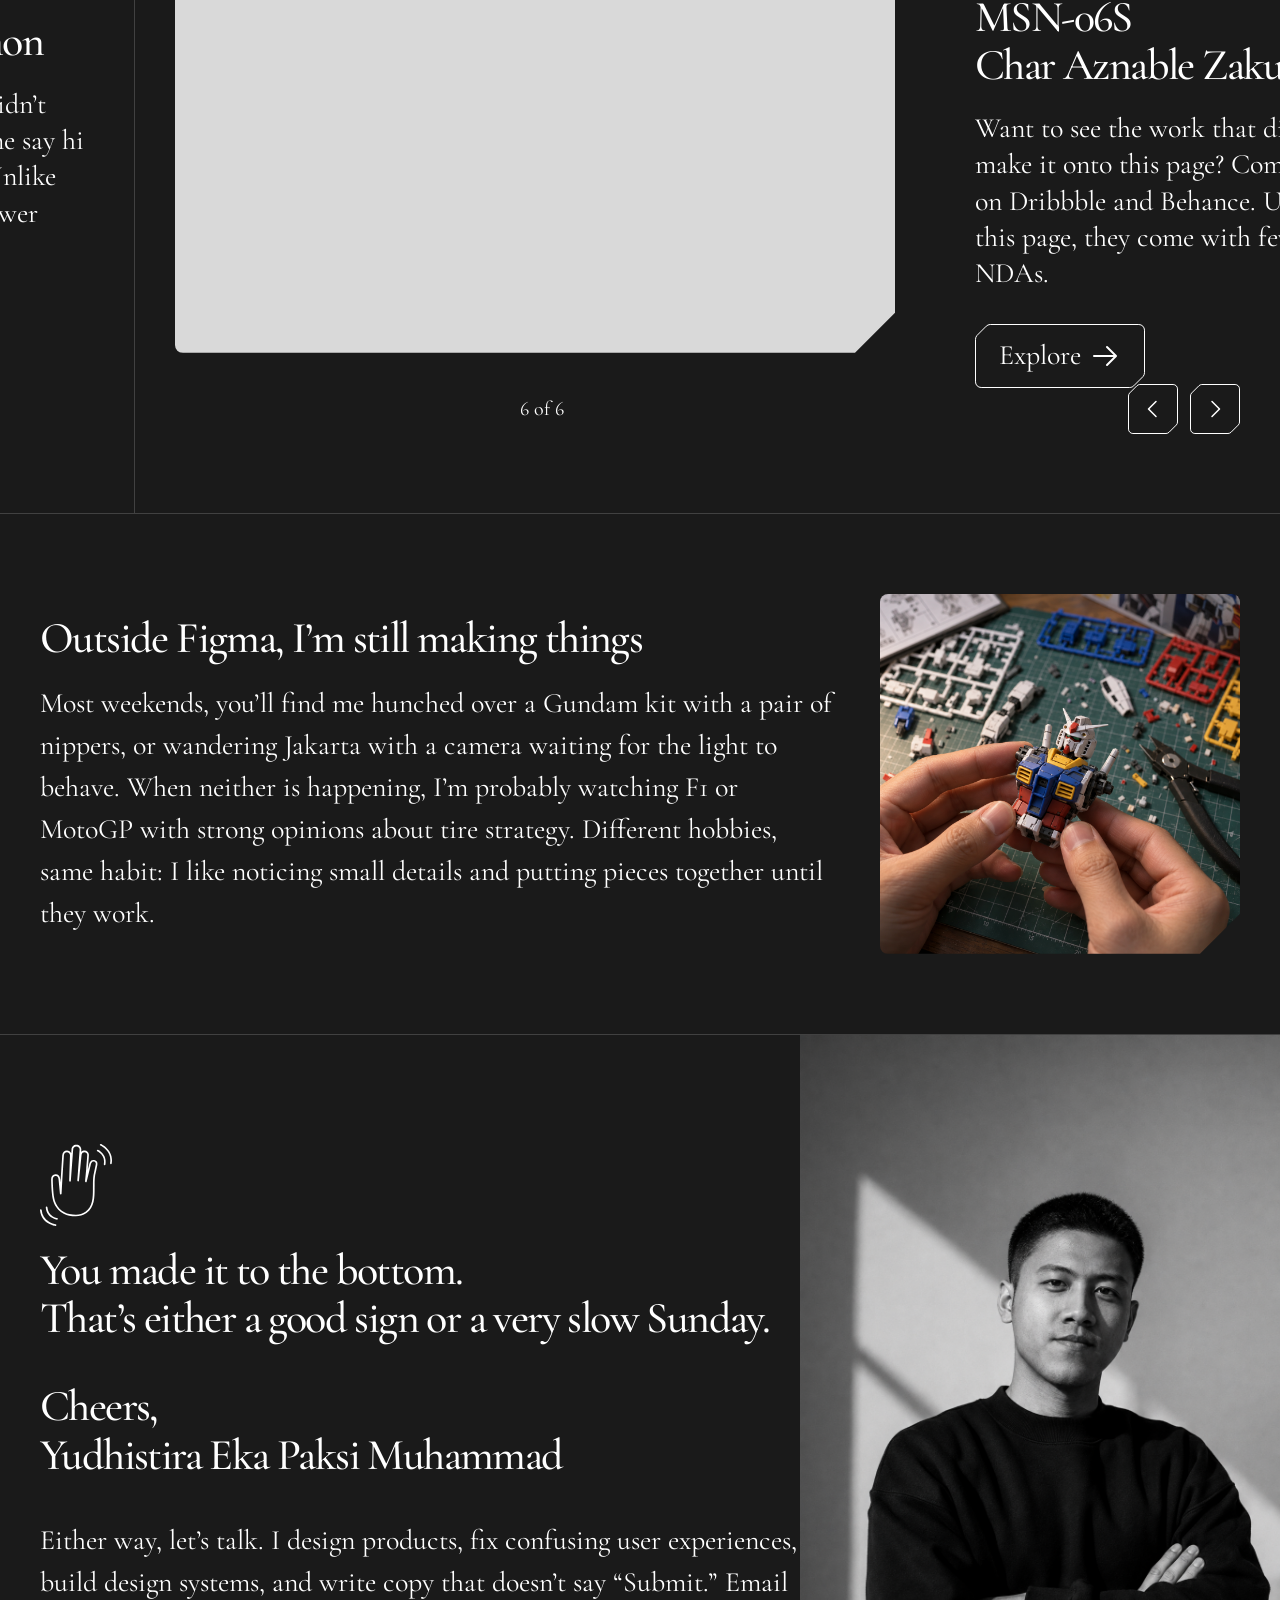
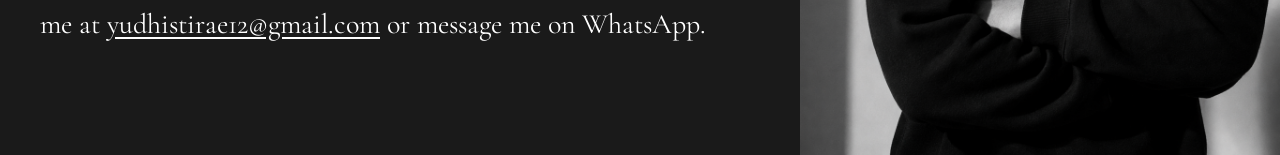
==== commit d0b3f0c8: "Refine button states and ghost control" ====
--- a/index.html
+++ b/index.html
@@ -9,7 +9,7 @@
     <link rel="preconnect" href="https://fonts.googleapis.com" />
     <link rel="preconnect" href="https://fonts.gstatic.com" crossorigin />
     <link href="https://fonts.googleapis.com/css2?family=Cormorant+Garamond:wght@400;500;600&family=DM+Mono:wght@400;500&display=swap" rel="stylesheet" />
-    <link rel="stylesheet" href="styles.css?v=carousel-controls-4" />
+    <link rel="stylesheet" href="styles.css?v=button-states-3" />
   </head>
   <body data-theme="dark">
     <a class="skip-link" href="#main">Skip to content</a>
@@ -25,7 +25,7 @@
       <section class="hero" aria-labelledby="hero-title"><h1 id="hero-title" aria-label="Pretty is the easy part. I design apps, sites, and tools that work.">Pretty is<br />the easy part.<br /><span class="hero-design-line">I design<span class="hero-word-window" aria-hidden="true"><span class="hero-word-track"><span>apps</span><span>sites</span><span>tools</span><span>apps</span></span></span></span></h1><div class="asset-placeholder" aria-hidden="true"></div><p>that work.</p></section>
       <section class="split-section intro" id="about" aria-label="About Yudhistira">
         <article class="split-card"><img class="theme-asset avatar" src="Assets/Illustrations/DarkMode/ProfilePict.png" data-dark="Assets/Illustrations/DarkMode/ProfilePict.png" data-light="Assets/Illustrations/LightMode/ProfilePict.png" alt="Illustrated portrait of Yudhistira" width="72" height="72" /><h2>I’m Yudhistira, a Product Designer curious about how everyday products shape human behavior.</h2><p>Based in Jakarta, I’m drawn to the small decisions inside a product, like a default, a label, or a moment of friction. That curiosity guides my work on monetization and growth: helping products create value for the business and for the people using them.</p><a class="pill" href="#contact">About me <img src="Assets/Icons/arrow-right.svg" alt="" width="24" height="24" /></a></article>
-        <article class="split-card"><img class="theme-asset icon" src="Assets/Illustrations/DarkMode/KGMedia.svg" data-dark="Assets/Illustrations/DarkMode/KGMedia.svg" data-light="Assets/Illustrations/LightMode/KGMedia.svg" alt="Kompas Gramedia" width="72" height="72" /><h2>Right now, I design digital products at Kompas Gramedia, taking ideas from first question to shipped screen.</h2><p>May 2025 — Present. I work end-to-end when a project calls for it: researching, exploring, crafting the UI, and partnering with engineers until it’s live. When it needs something more focused, like a single flow or a set of assets, I step in there too.</p><a class="pill" href="#projects">Recent projects <img src="Assets/Icons/arrow-right.svg" alt="" width="24" height="24" /></a></article>
+        <article class="split-card"><img class="theme-asset icon" src="Assets/Illustrations/DarkMode/KGMedia.svg" data-dark="Assets/Illustrations/DarkMode/KGMedia.svg" data-light="Assets/Illustrations/LightMode/KGMedia.svg" alt="Kompas Gramedia" width="72" height="72" /><h2>Right now, I design digital products at Kompas Gramedia, taking ideas from first question to shipped screen.</h2><p>May 2025 — Present. I work end-to-end when a project calls for it: researching, exploring, crafting the UI, and partnering with engineers until it’s live. When it needs something more focused, like a single flow or a set of assets, I step in there too.</p><a class="pill" data-button-state="primary" href="#projects">Recent Projects <img src="Assets/Icons/arrow-right.svg" alt="" width="24" height="24" /></a></article>
       </section>
       <section class="value-section" aria-labelledby="value-title">
         <header class="value-intro"><img class="theme-asset value-intro__icon" src="Assets/Illustrations/DarkMode/BubbleChats.svg" data-dark="Assets/Illustrations/DarkMode/BubbleChats.svg" data-light="Assets/Illustrations/LightMode/BubbleChats.svg" alt="" width="72" height="72" /><h2 id="value-title">Good design is the baseline.<br />Here’s the rest.</h2><p>Here’s what you actually get when we work together.</p></header>
@@ -100,7 +100,7 @@
       <section class="feature-section feature-section--outside"><div><h2>Outside Figma, I’m still making things</h2><p>Most weekends, you’ll find me hunched over a Gundam kit with a pair of nippers, or wandering Jakarta with a camera waiting for the light to behave. When neither is happening, I’m probably watching F1 or MotoGP with strong opinions about tire strategy. Different hobbies, same habit: I like noticing small details and putting pieces together until they work.</p></div><img class="creative outside-creative" src="Assets/Gundam.png" alt="Gundam model kit" width="360" height="360" /></section>
       <section class="contact" id="contact"><div class="contact-copy"><img class="theme-asset hello" src="Assets/Illustrations/DarkMode/Hello.svg" data-dark="Assets/Illustrations/DarkMode/Hello.svg" data-light="Assets/Illustrations/LightMode/Hello.svg" alt="Waving hello" width="72" height="82" /><h2>You made it to the bottom.<br />That’s either a good sign or a very slow Sunday.</h2><h2>Cheers,<br />Yudhistira Eka Paksi Muhammad</h2><p>Either way, let’s talk. I design products, fix confusing user experiences, build design systems, and write copy that doesn’t say “Submit.” Email me at <a href="mailto:yudhistirae12@gmail.com">yudhistirae12@gmail.com</a> or message me on WhatsApp.</p></div><img class="contact-photo" src="Assets/PersonalPhoto/Professional.png" alt="Portrait of Yudhistira Eka Paksi Muhammad" width="1024" height="1536" /></section>
     </main>
-    <button class="back-to-top" type="button" aria-label="Back to top"><img src="Assets/Icons/arrow-up.svg" alt="" width="24" height="24" /></button>
-    <script src="script.js?v=projects-layout-3"></script>
+    <button class="back-to-top button--ghost" type="button" aria-label="Back to top"><img src="Assets/Icons/arrow-up.svg" alt="" width="24" height="24" /></button>
+    <script src="script.js?v=button-states-3"></script>
   </body>
 </html>
--- a/styles.css
+++ b/styles.css
@@ -2,6 +2,8 @@
   --bg: #1a1a1a;
   --ink: #fff;
   --line: #414141;
+  --ghost-fill: #383838;
+  --ghost-hover: #4d4d4d;
   --serif: "Cormorant Garamond", Georgia, serif;
 }
 
@@ -9,6 +11,8 @@
   --bg: #fff;
   --ink: #2a2a2a;
   --line: #d9d9d9;
+  --ghost-fill: #b8b8b8;
+  --ghost-hover: #a4a4a4;
 }
 
 * {
@@ -155,10 +159,6 @@
   height: 24px;
 }
 
-body[data-theme="light"] .back-to-top img {
-  filter: invert(1);
-}
-
 .back-to-top:hover {
   transform: translateY(-2px);
 }
@@ -667,7 +667,7 @@
   isolation: isolate;
 }
 
-.pill, .project-carousel-control, .back-to-top {
+.pill, .project-carousel-control {
   --cta-radius: 12px;
   --cta-fill: var(--ink);
   --cta-sweep-fill: var(--bg);
@@ -682,7 +682,7 @@
   --cta-sweep-fill: transparent;
 }
 
-.pill.cta-framed, .project-carousel-control.cta-framed, .back-to-top.cta-framed {
+.pill.cta-framed, .project-carousel-control.cta-framed {
   border: 0;
   border-radius: 0;
   background: transparent;
@@ -728,6 +728,81 @@
 .pill {
   --cta-fill: var(--bg);
   --cta-sweep-fill: var(--ink);
+}
+
+/* Button states: secondary is the outline default; primary is a filled CTA. */
+.pill.button--primary {
+  --cta-fill: var(--ink);
+  --cta-sweep-fill: var(--bg);
+  color: var(--bg);
+}
+
+.pill.button--primary:hover,
+.pill.button--primary.cta-sweep-active {
+  color: var(--ink);
+}
+
+.pill.button--primary.cta-sweep-leaving {
+  color: var(--bg);
+}
+
+.pill.button--hidden {
+  display: none;
+}
+
+body[data-theme="dark"] .pill.button--primary img {
+  filter: none;
+}
+
+body[data-theme="light"] .pill.button--primary img {
+  filter: invert(1);
+}
+
+body[data-theme="dark"] .pill.button--primary:hover img,
+body[data-theme="dark"] .pill.button--primary.cta-sweep-active img {
+  filter: invert(1);
+}
+
+body[data-theme="dark"] .pill.button--primary.cta-sweep-leaving img {
+  filter: none;
+}
+
+body[data-theme="light"] .pill.button--primary:hover img,
+body[data-theme="light"] .pill.button--primary.cta-sweep-active img {
+  filter: none;
+}
+
+body[data-theme="light"] .pill.button--primary.cta-sweep-leaving img {
+  filter: invert(1);
+}
+
+.button--ghost {
+  --ghost-chamfer: 12px;
+  border: 0;
+  border-radius: 8px;
+  background: var(--ghost-fill);
+  clip-path: polygon(
+    var(--ghost-chamfer) 0,
+    100% 0,
+    100% calc(100% - var(--ghost-chamfer)),
+    calc(100% - var(--ghost-chamfer)) 100%,
+    0 100%,
+    0 var(--ghost-chamfer)
+  );
+  color: var(--ink);
+  transition: opacity .2s ease, transform .2s ease, visibility 0s linear .2s, background .2s ease;
+}
+
+.button--ghost:hover {
+  background: var(--ghost-hover);
+}
+
+body[data-theme="dark"] .button--ghost img {
+  filter: invert(1);
+}
+
+body[data-theme="light"] .button--ghost img {
+  filter: none;
 }
 
 .pill:hover .cta-sweep,
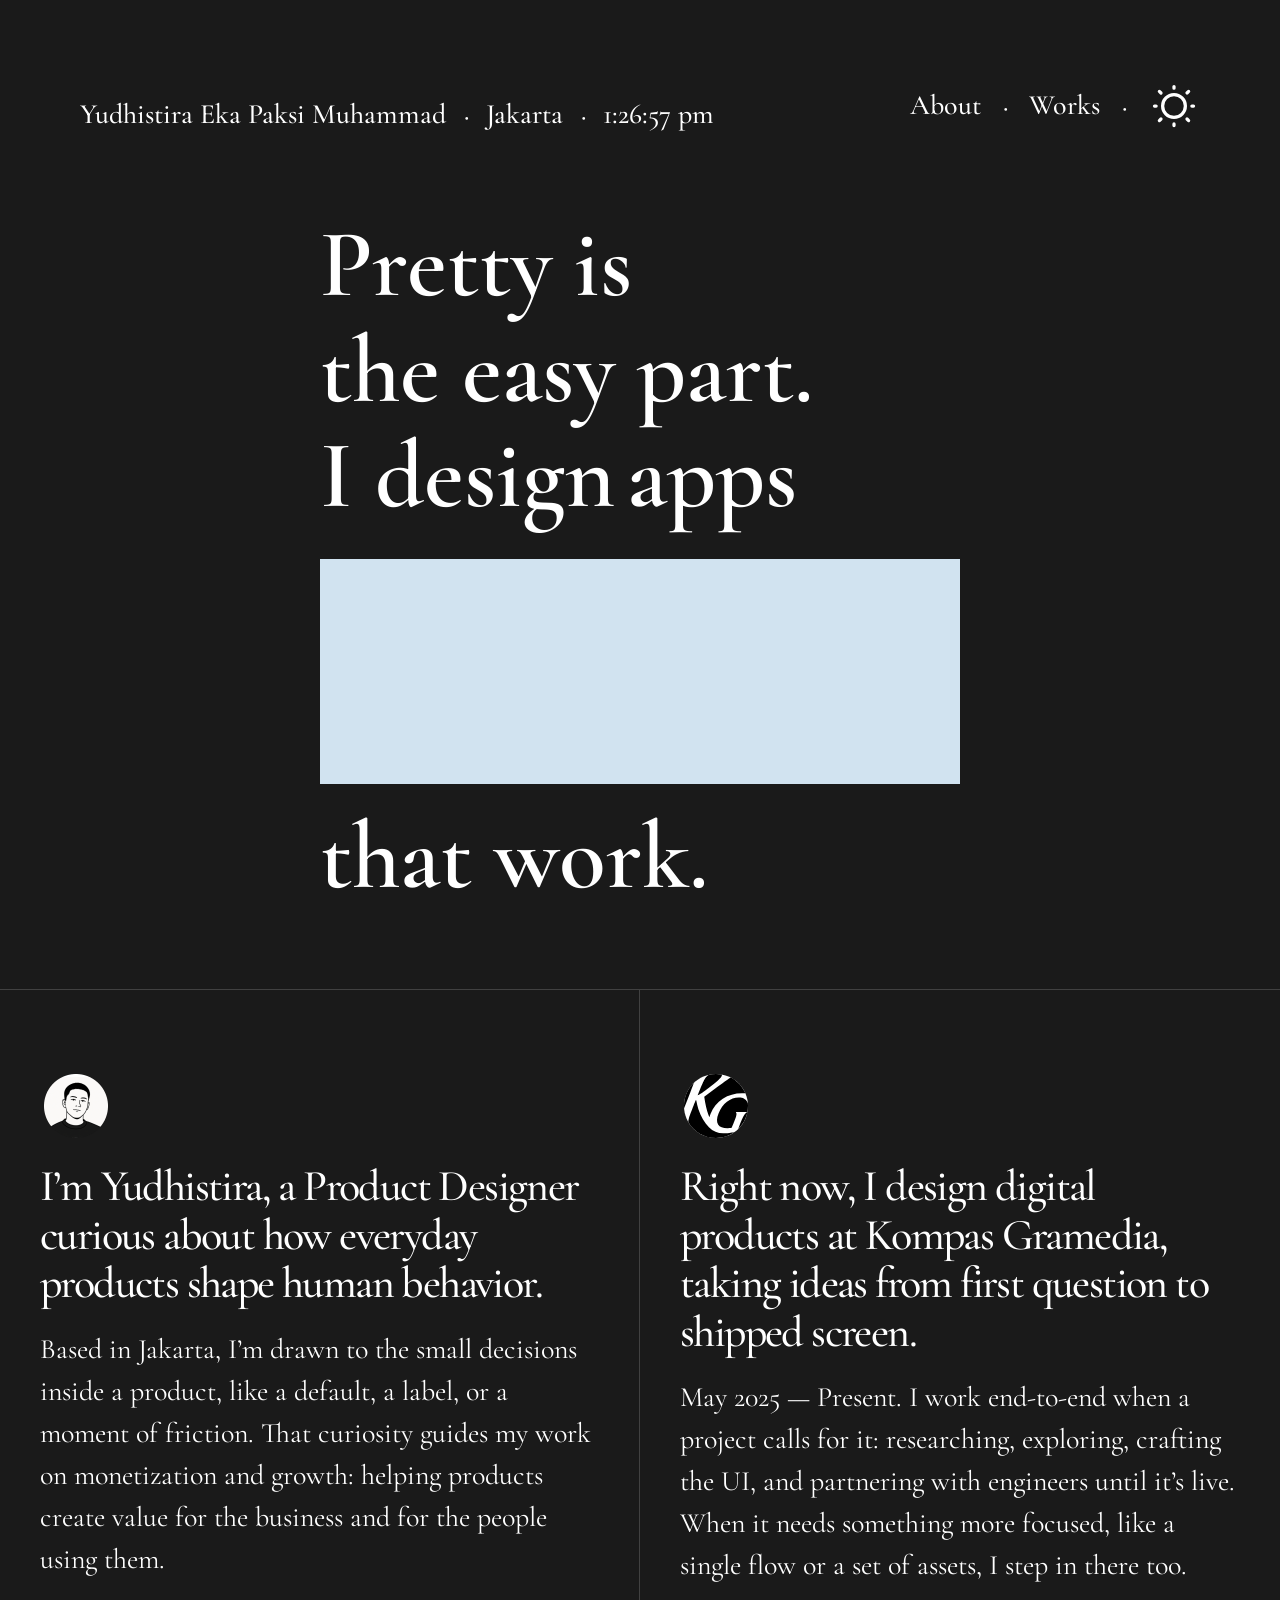
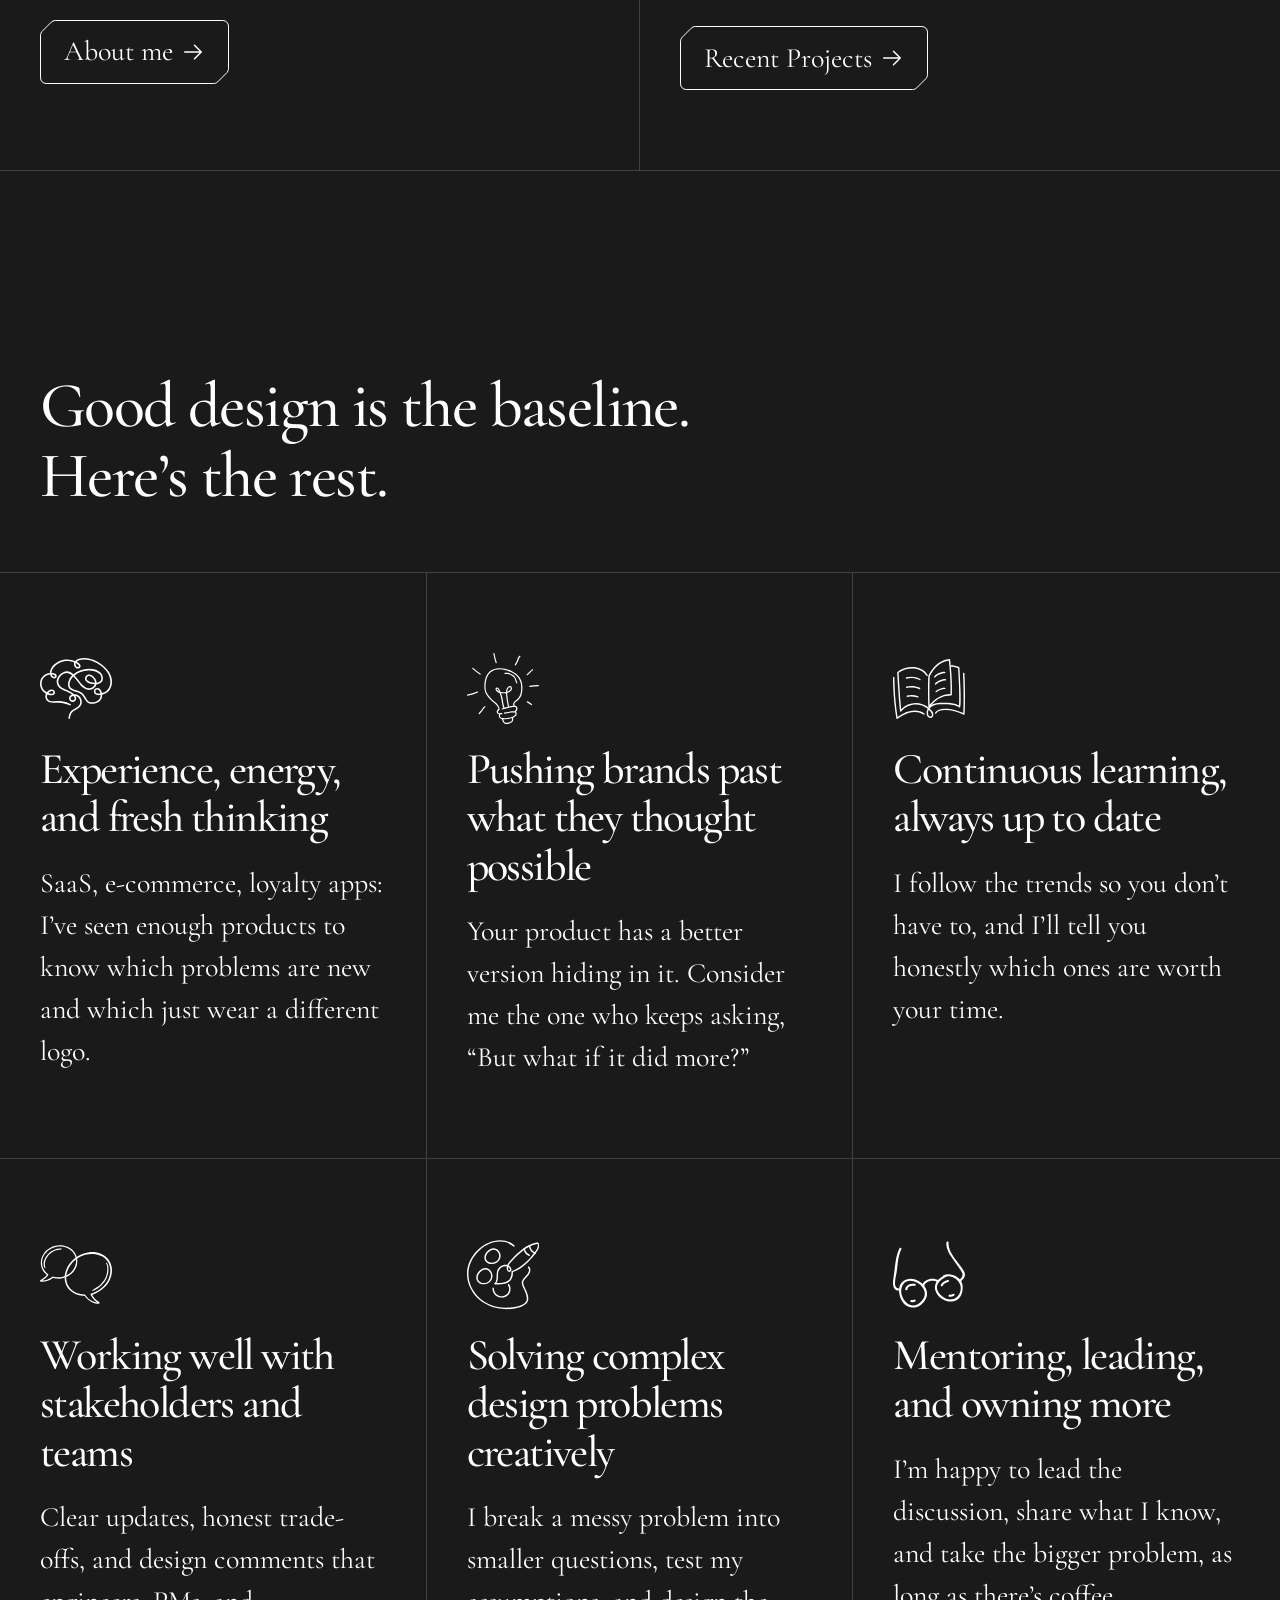
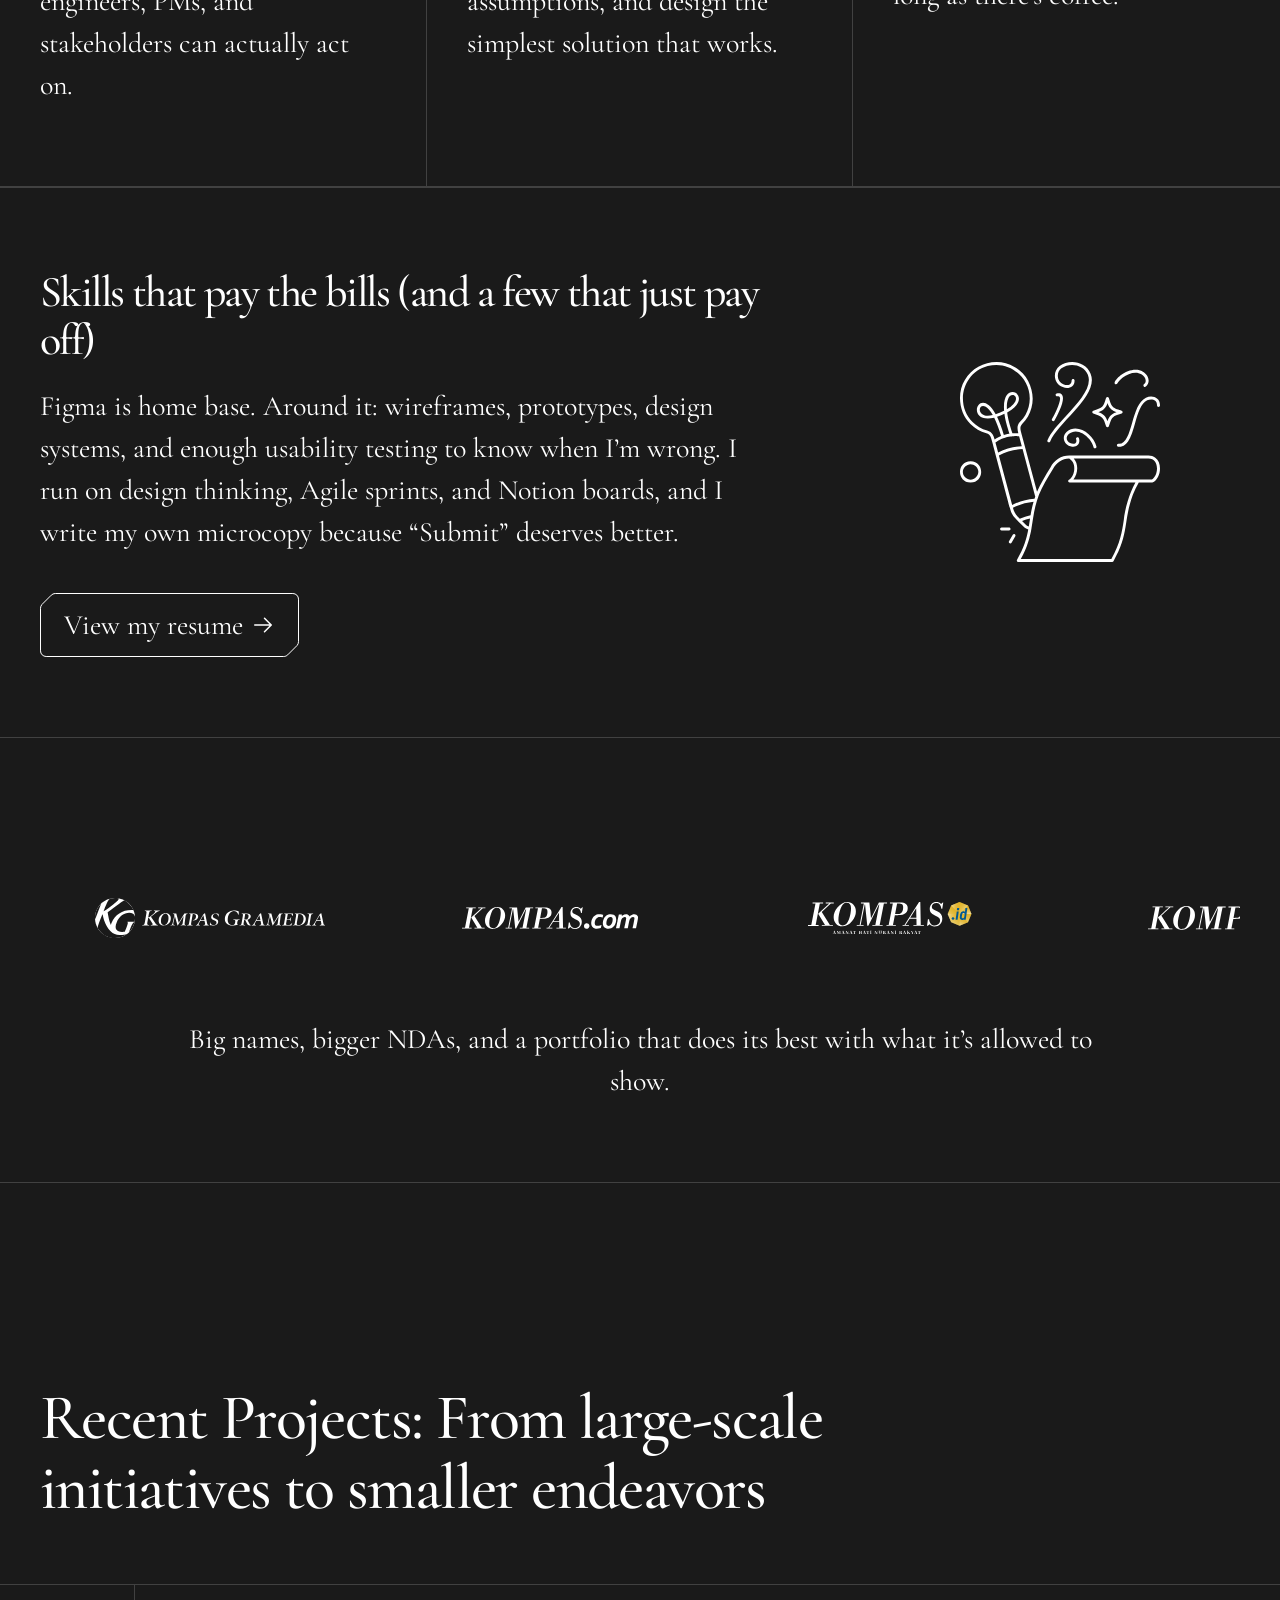
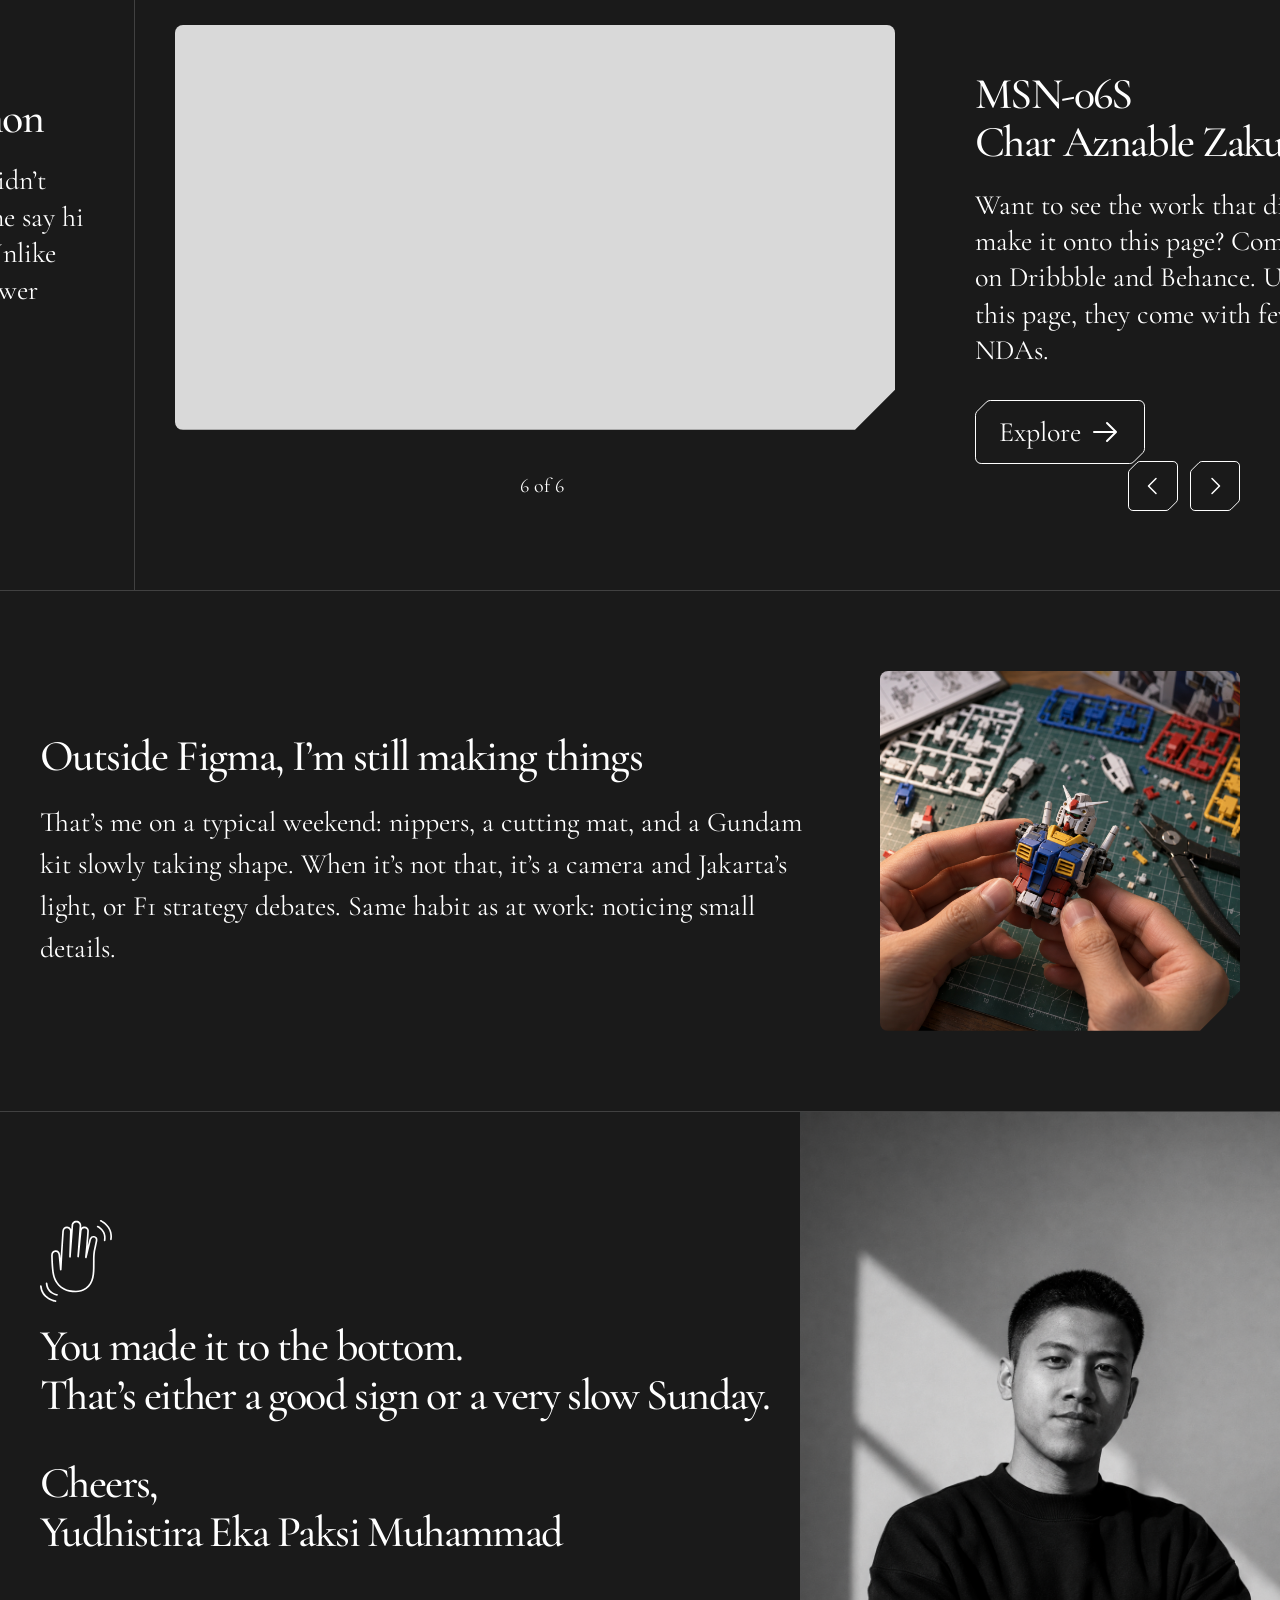
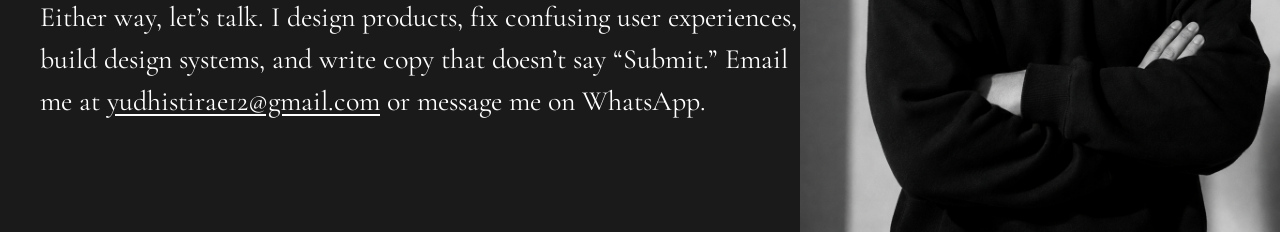
==== commit 7dabd49b: "Refine About contact section" ====
--- a/index.html
+++ b/index.html
@@ -9,7 +9,7 @@
     <link rel="preconnect" href="https://fonts.googleapis.com" />
     <link rel="preconnect" href="https://fonts.gstatic.com" crossorigin />
     <link href="https://fonts.googleapis.com/css2?family=Cormorant+Garamond:wght@400;500;600&family=DM+Mono:wght@400;500&display=swap" rel="stylesheet" />
-    <link rel="stylesheet" href="styles.css?v=button-states-3" />
+    <link rel="stylesheet" href="styles.css?v=section-spacing-1" />
   </head>
   <body data-theme="dark">
     <a class="skip-link" href="#main">Skip to content</a>
@@ -97,7 +97,7 @@
         <nav class="project-carousel-controls" aria-label="Project navigation"><p class="project-carousel-indicator" aria-live="polite">1 of 6</p><div class="project-carousel-actions"><button class="project-carousel-control" type="button" data-project-direction="previous" aria-label="Previous project"><img src="Assets/Icons/caret-left.svg" alt="" width="32" height="32" /></button><button class="project-carousel-control" type="button" data-project-direction="next" aria-label="Next project"><img src="Assets/Icons/caret-right.svg" alt="" width="32" height="32" /></button></div></nav>
         </div>
       </section>
-      <section class="feature-section feature-section--outside"><div><h2>Outside Figma, I’m still making things</h2><p>Most weekends, you’ll find me hunched over a Gundam kit with a pair of nippers, or wandering Jakarta with a camera waiting for the light to behave. When neither is happening, I’m probably watching F1 or MotoGP with strong opinions about tire strategy. Different hobbies, same habit: I like noticing small details and putting pieces together until they work.</p></div><img class="creative outside-creative" src="Assets/Gundam.png" alt="Gundam model kit" width="360" height="360" /></section>
+      <section class="feature-section feature-section--outside"><div><h2>Outside Figma, I’m still making things</h2><p>That’s me on a typical weekend: nippers, a cutting mat, and a Gundam kit slowly taking shape. When it’s not that, it’s a camera and Jakarta’s light, or F1 strategy debates. Same habit as at work: noticing small details.</p></div><img class="creative outside-creative" src="Assets/Gundam.png" alt="Gundam model kit" width="360" height="360" /></section>
       <section class="contact" id="contact"><div class="contact-copy"><img class="theme-asset hello" src="Assets/Illustrations/DarkMode/Hello.svg" data-dark="Assets/Illustrations/DarkMode/Hello.svg" data-light="Assets/Illustrations/LightMode/Hello.svg" alt="Waving hello" width="72" height="82" /><h2>You made it to the bottom.<br />That’s either a good sign or a very slow Sunday.</h2><h2>Cheers,<br />Yudhistira Eka Paksi Muhammad</h2><p>Either way, let’s talk. I design products, fix confusing user experiences, build design systems, and write copy that doesn’t say “Submit.” Email me at <a href="mailto:yudhistirae12@gmail.com">yudhistirae12@gmail.com</a> or message me on WhatsApp.</p></div><img class="contact-photo" src="Assets/PersonalPhoto/Professional.png" alt="Portrait of Yudhistira Eka Paksi Muhammad" width="1024" height="1536" /></section>
     </main>
     <button class="back-to-top button--ghost" type="button" aria-label="Back to top"><img src="Assets/Icons/arrow-up.svg" alt="" width="24" height="24" /></button>
--- a/styles.css
+++ b/styles.css
@@ -379,7 +379,7 @@
 .value-intro, .projects-intro {
   width: 960px;
   max-width: 100%;
-  padding: 120px 0 40px 40px;
+  padding: 200px 0 40px 40px;
 }
 
 .value-intro__icon, .projects-intro__icon {
@@ -408,6 +408,13 @@
   font-size: 32px;
   font-weight: 400;
   line-height: 1.3;
+}
+
+/* Section captions are temporarily hidden while the headings carry the narrative. */
+.value-intro > p,
+.projects-intro > p,
+.about-experience__intro > p {
+  display: none;
 }
 
 .value-grid {
@@ -1006,18 +1013,21 @@
   border-bottom: 1px solid var(--line);
 }
 
-.about-intro h1, .about-experience__intro {
+.about-intro h1, .about-experience__intro, .about-contact__intro {
   width: 960px;
   max-width: 100%;
   margin: 0;
-  padding: 120px 0 40px 40px;
 }
 
 .about-intro h1 {
-  padding-bottom: 80px;
-}
-
-.about-intro h1, .about-experience__intro h2 {
+  padding: 120px 0 80px 40px;
+}
+
+.about-experience__intro, .about-contact__intro {
+  padding: 200px 0 40px 40px;
+}
+
+.about-intro h1, .about-experience__intro h2, .about-contact__intro h2 {
   color: var(--ink);
   font-size: 64px;
   font-weight: 500;
@@ -1127,7 +1137,7 @@
   object-fit: contain;
 }
 
-.about-experience__intro h2 {
+.about-experience__intro h2, .about-contact__intro h2 {
   margin: 0 0 20px;
 }
 
@@ -1230,6 +1240,7 @@
 .about-contact-options {
   display: grid;
   grid-template-columns: repeat(3, minmax(0, 1fr));
+  border-top: 1px solid var(--line);
 }
 
 .about-contact-option {
@@ -1264,12 +1275,12 @@
     padding: 56px 40px;
   }
 
-  .about-intro h1, .about-experience__intro {
+  .about-intro h1, .about-experience__intro, .about-contact__intro {
     width: auto;
     padding: 80px 40px 40px;
   }
 
-  .about-intro h1, .about-experience__intro h2 {
+  .about-intro h1, .about-experience__intro h2, .about-contact__intro h2 {
     font-size: 56px;
   }
 
@@ -1664,12 +1675,12 @@
     font-size: 20px;
   }
 
-  .about-intro h1, .about-experience__intro {
+  .about-intro h1, .about-experience__intro, .about-contact__intro {
     width: auto;
     padding: 80px 20px 40px;
   }
 
-  .about-intro h1, .about-experience__intro h2 {
+  .about-intro h1, .about-experience__intro h2, .about-contact__intro h2 {
     font-size: 42px;
     letter-spacing: -1.6px;
     line-height: 1.1;
@@ -1755,7 +1766,7 @@
     margin-bottom: 20px;
   }
 
-  .about-experience__intro {
+  .about-experience__intro, .about-contact__intro {
     padding-bottom: 20px;
   }
 
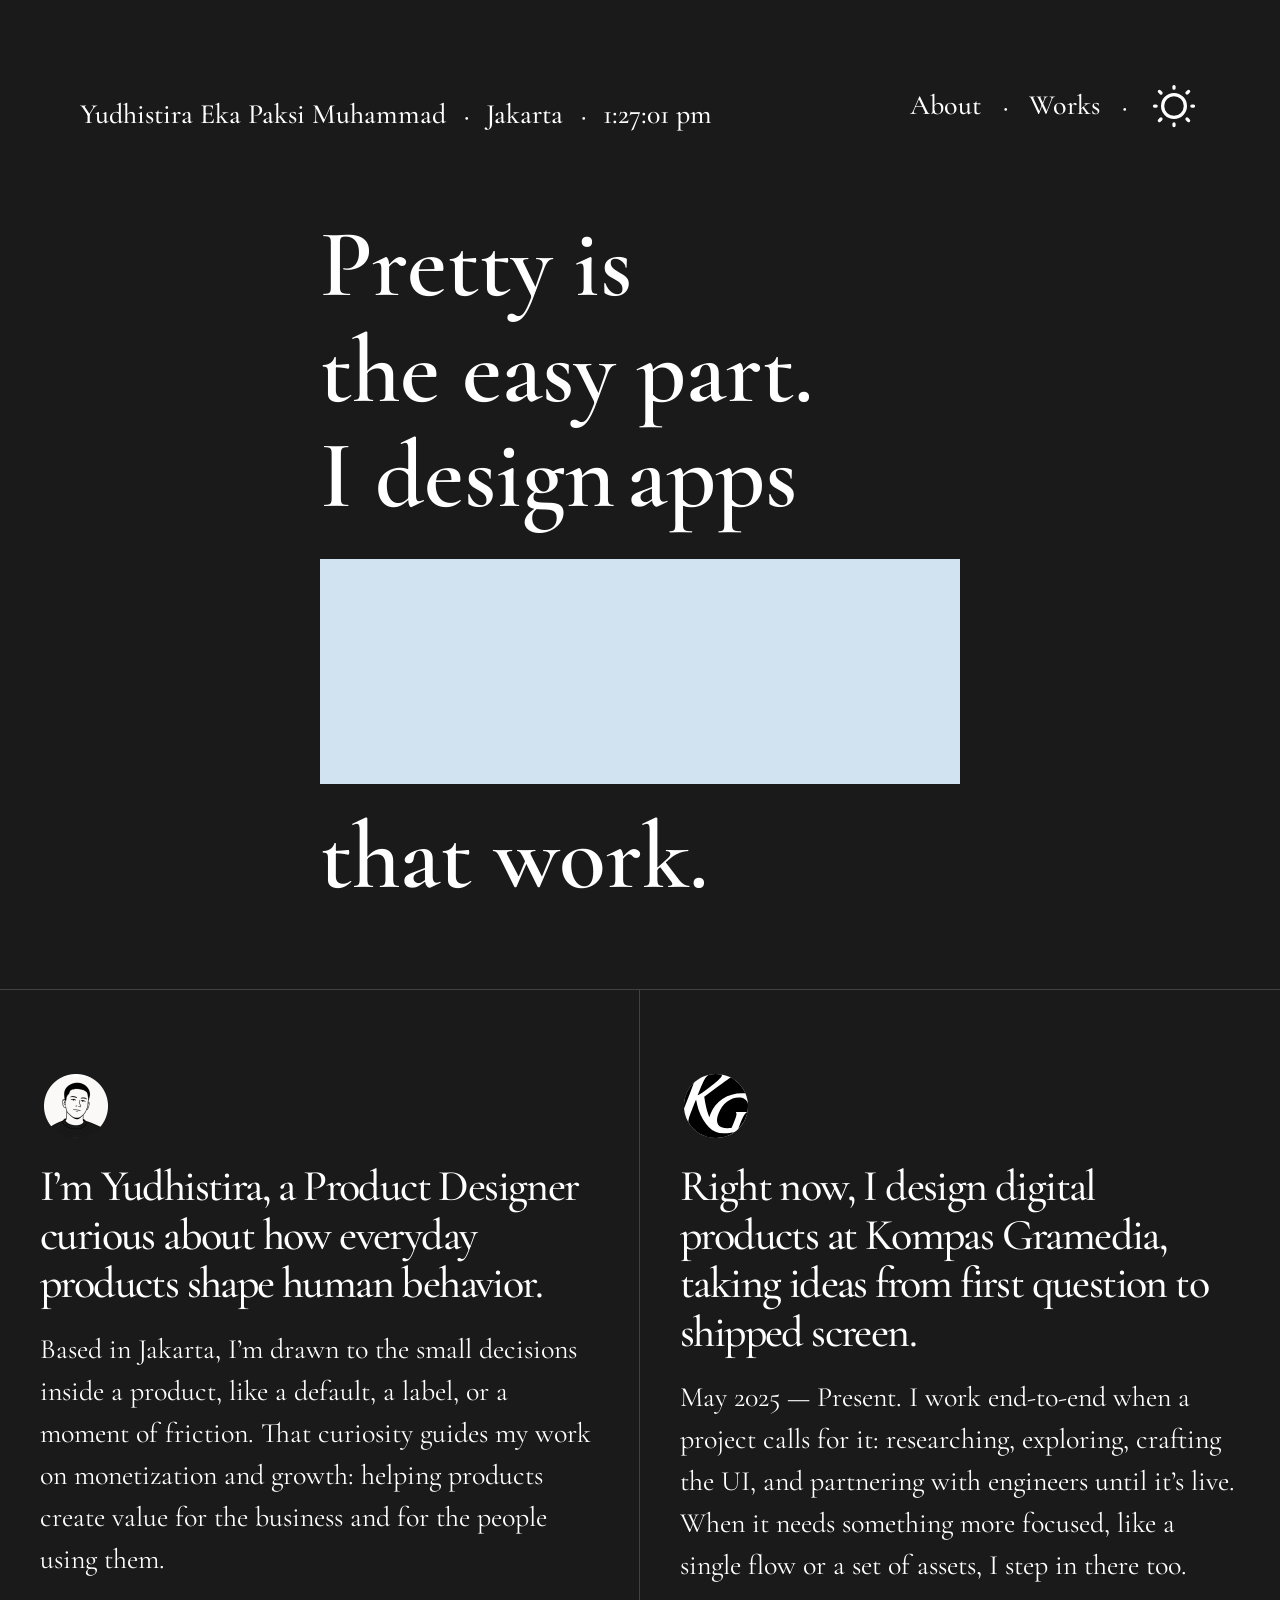
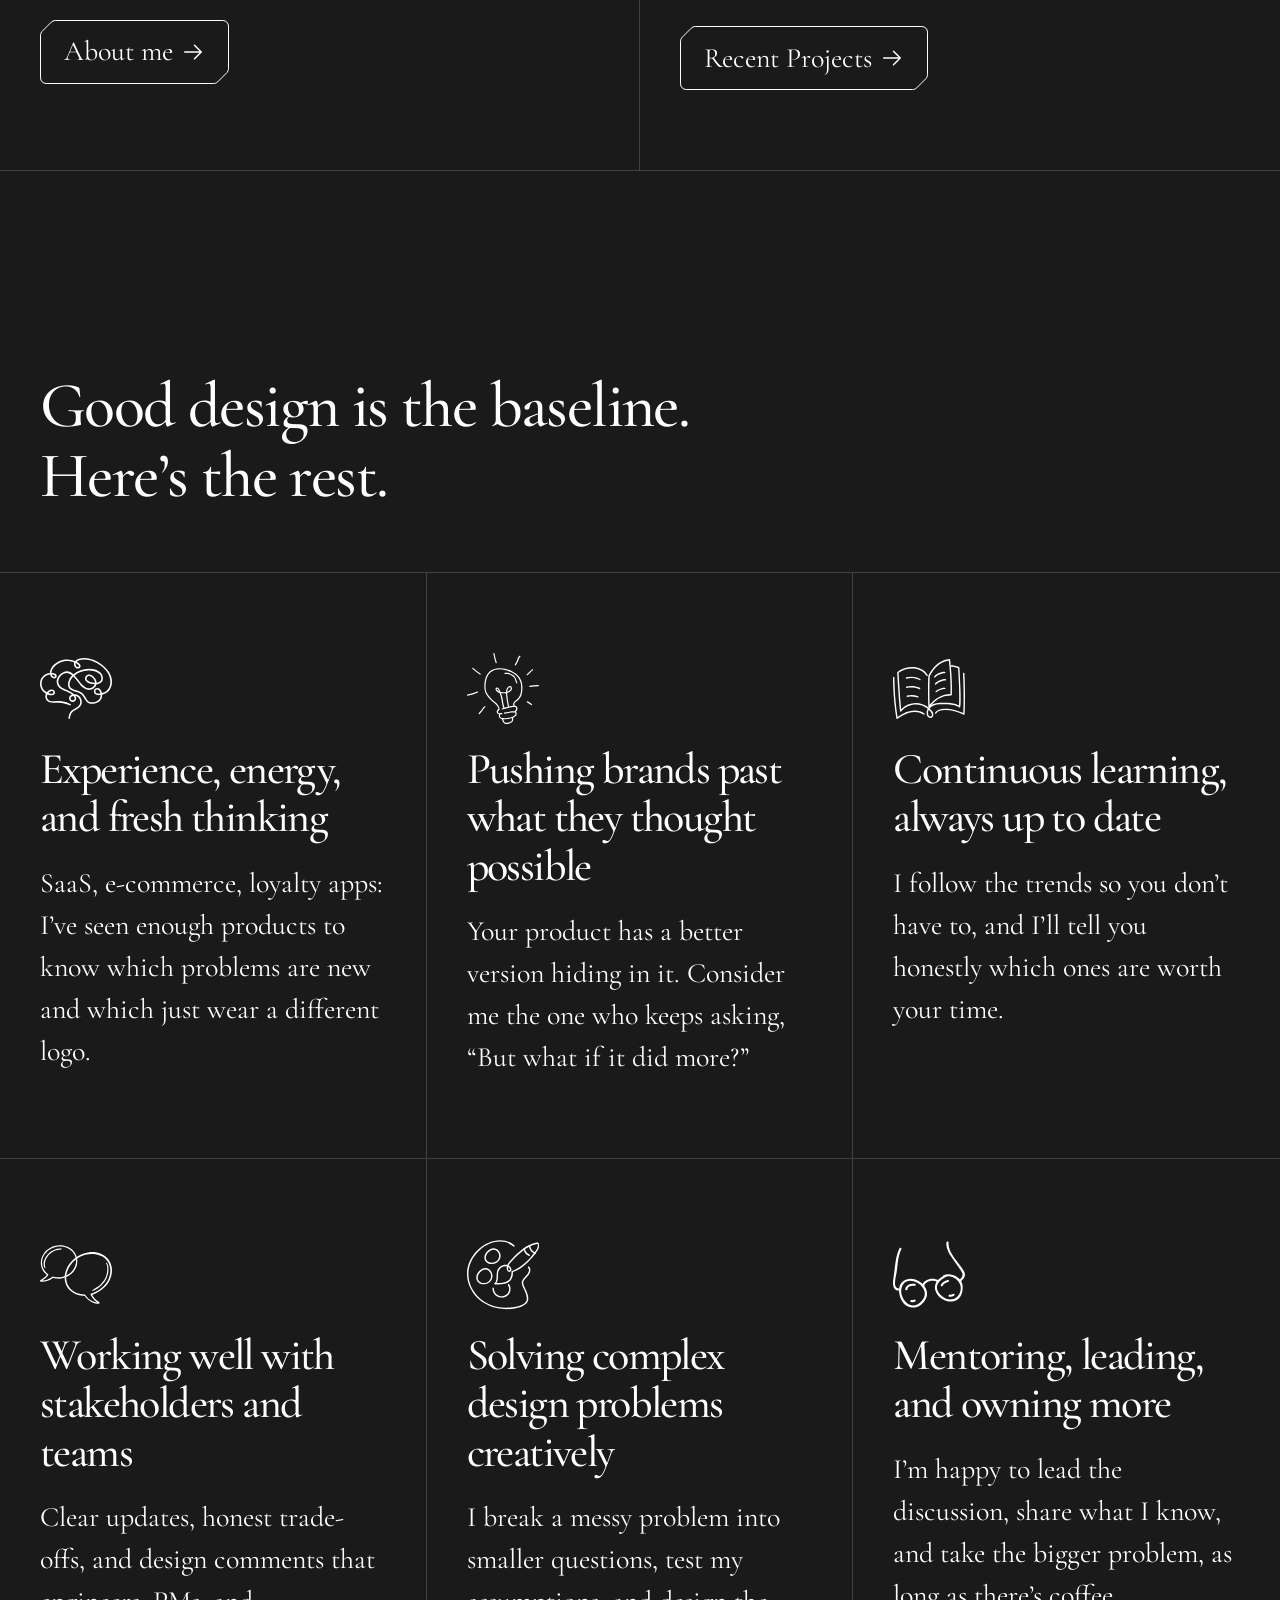
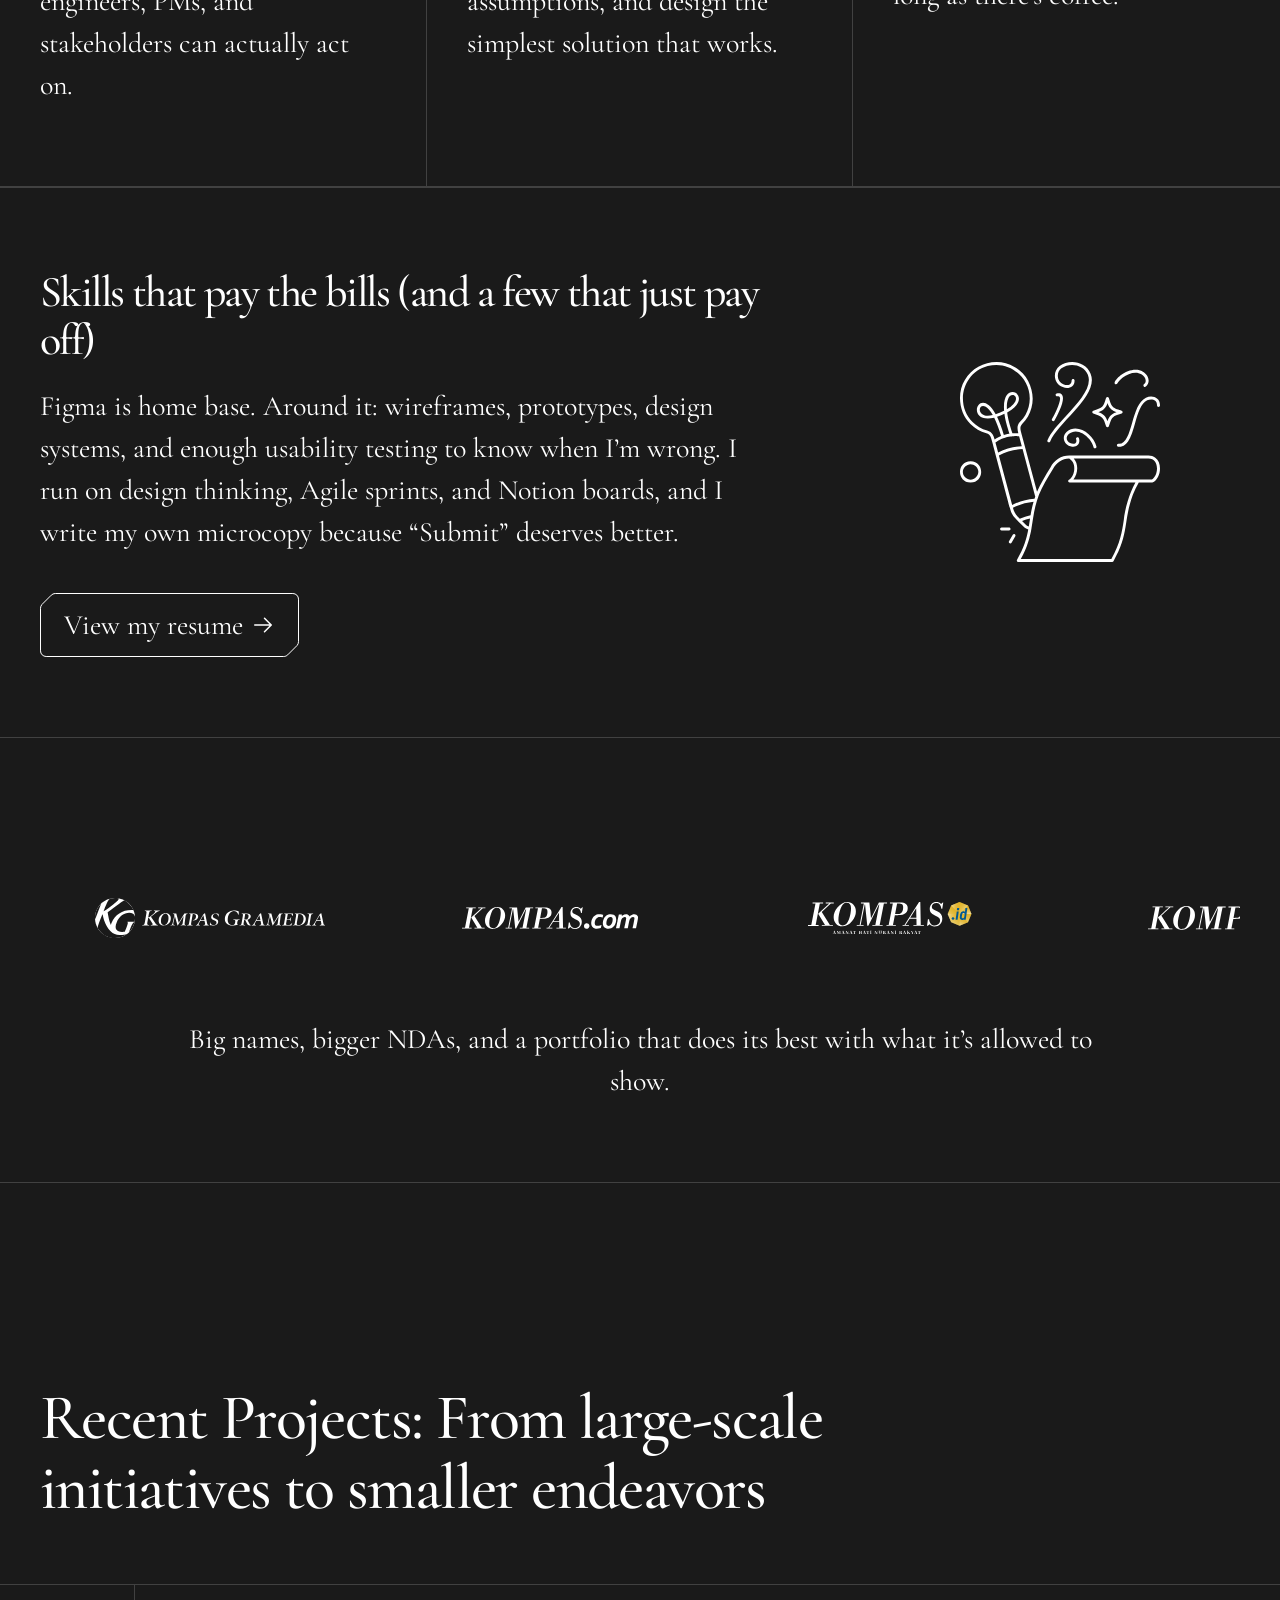
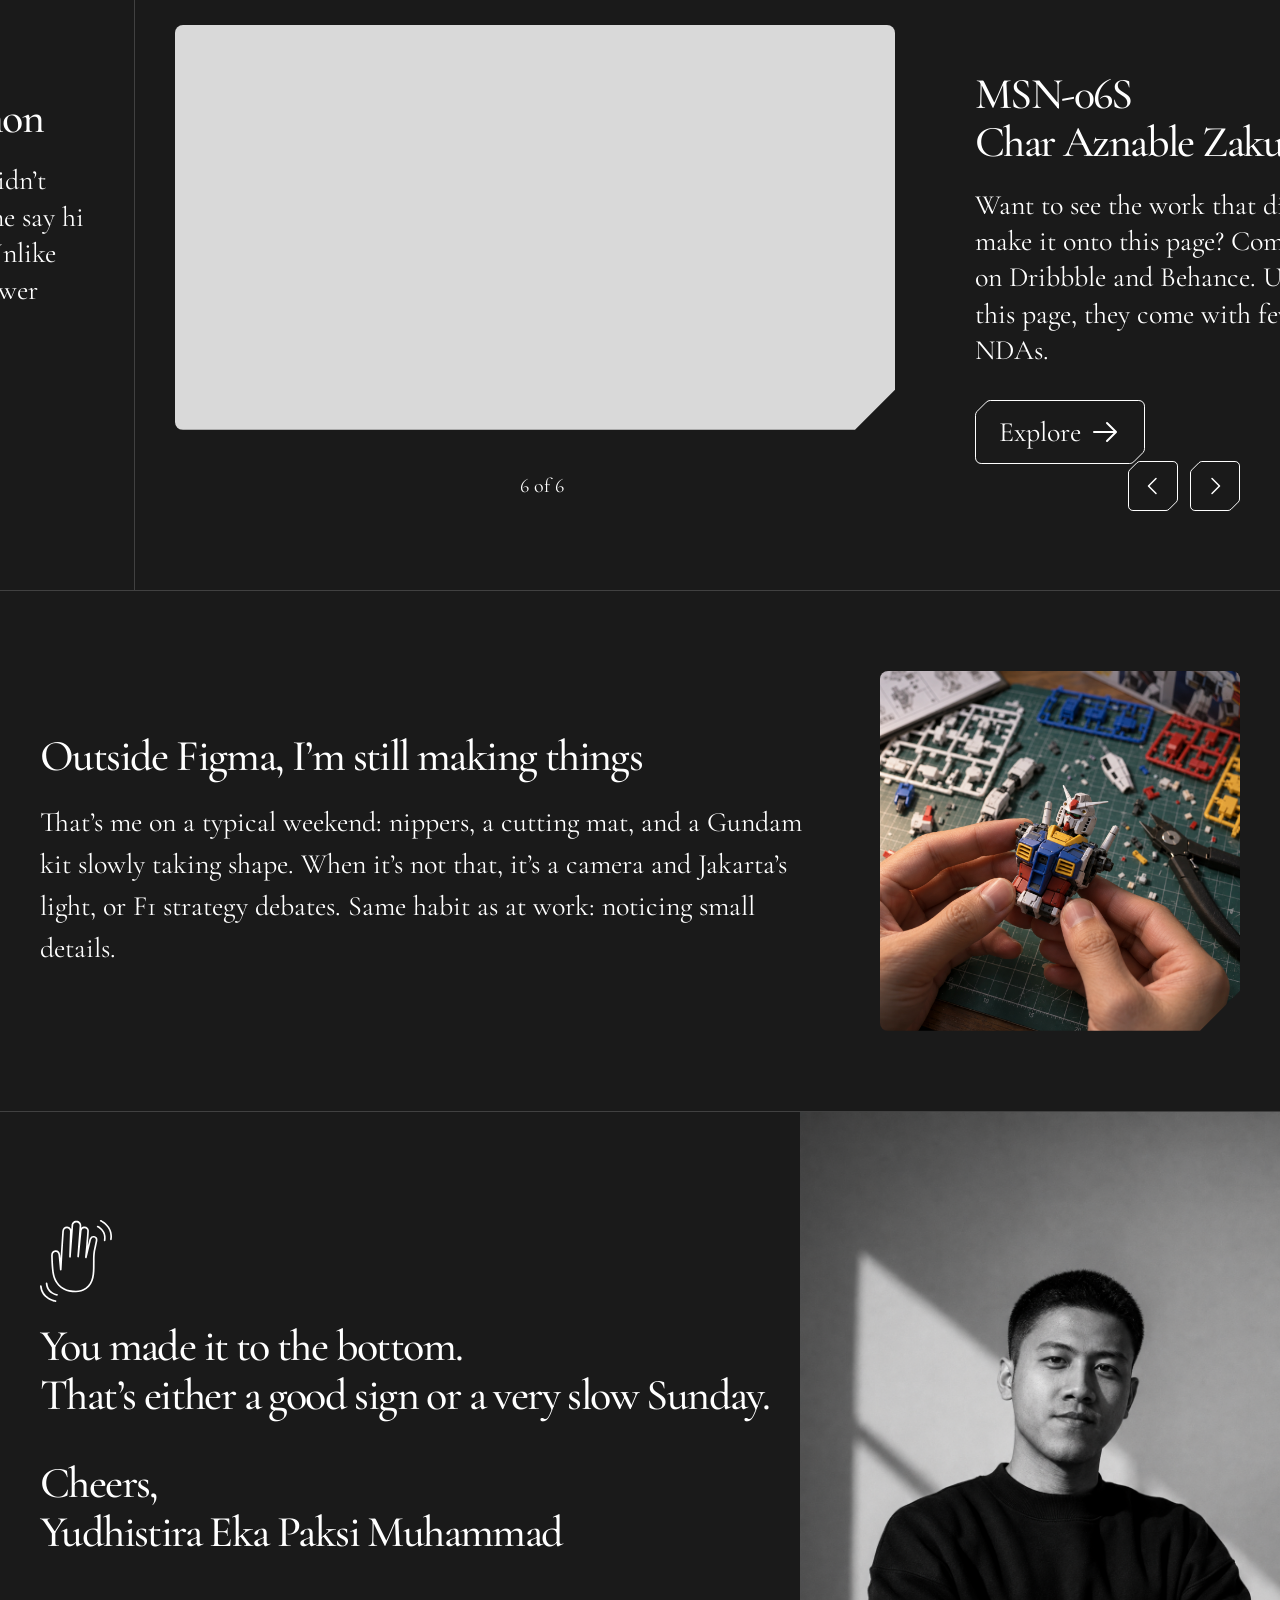
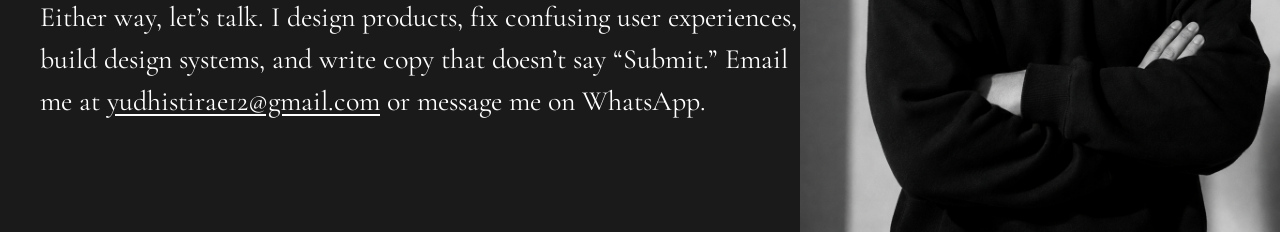
==== commit d894d4d4: "Refine mobile section spacing" ====
--- a/index.html
+++ b/index.html
@@ -9,7 +9,7 @@
     <link rel="preconnect" href="https://fonts.googleapis.com" />
     <link rel="preconnect" href="https://fonts.gstatic.com" crossorigin />
     <link href="https://fonts.googleapis.com/css2?family=Cormorant+Garamond:wght@400;500;600&family=DM+Mono:wght@400;500&display=swap" rel="stylesheet" />
-    <link rel="stylesheet" href="styles.css?v=section-spacing-1" />
+    <link rel="stylesheet" href="styles.css?v=mobile-carousel-nav-1" />
   </head>
   <body data-theme="dark">
     <a class="skip-link" href="#main">Skip to content</a>
@@ -42,7 +42,7 @@
       <section class="feature-section feature-section--skills"><div class="feature-content"><h2>Skills that pay the bills (and a few that just pay off)</h2><p>Figma is home base. Around it: wireframes, prototypes, design systems, and enough usability testing to know when I’m wrong. I run on design thinking, Agile sprints, and Notion boards, and I write my own microcopy because “Submit” deserves better.</p><a class="pill pill--feature" href="#contact">View my resume <img src="Assets/Icons/arrow-right.svg" alt="" width="24" height="24" /></a></div><img class="theme-asset creative" src="Assets/Illustrations/DarkMode/Creative.svg" data-dark="Assets/Illustrations/DarkMode/Creative.svg" data-light="Assets/Illustrations/LightMode/Creative.svg" alt="Creative design illustration" width="360" height="360" /></section>
       <section class="brands" aria-label="Brands and projects"><div class="brand-carousel"><div class="brand-track"><div class="brand-grid"><div><img class="theme-asset" src="Assets/Illustrations/DarkMode/KompasGramedia.svg" data-dark="Assets/Illustrations/DarkMode/KompasGramedia.svg" data-light="Assets/Illustrations/LightMode/KompasGramedia.svg" alt="Kompas Gramedia" width="230" height="40" /></div><div><img class="theme-asset" src="Assets/Illustrations/DarkMode/KompasCom.svg" data-dark="Assets/Illustrations/DarkMode/KompasCom.svg" data-light="Assets/Illustrations/LightMode/KompasCom.svg" alt="Kompas.com" width="176" height="22" /></div><div><img class="theme-asset" src="Assets/Illustrations/DarkMode/KompasID.svg" data-dark="Assets/Illustrations/DarkMode/KompasID.svg" data-light="Assets/Illustrations/LightMode/KompasID.svg" alt="Kompas.id" width="164" height="32" /></div><div><img class="theme-asset" src="Assets/Illustrations/DarkMode/KompasTV.svg" data-dark="Assets/Illustrations/DarkMode/KompasTV.svg" data-light="Assets/Illustrations/LightMode/KompasTV.svg" alt="Kompas TV" width="165" height="24" /></div><div><img class="theme-asset" src="Assets/Illustrations/DarkMode/BankSyariahIndonesia.svg" data-dark="Assets/Illustrations/DarkMode/BankSyariahIndonesia.svg" data-light="Assets/Illustrations/LightMode/BankSyariahIndonesia.svg" alt="Bank Syariah Indonesia" width="158" height="44" /></div><div><img class="theme-asset" src="Assets/Illustrations/DarkMode/AEON.svg" data-dark="Assets/Illustrations/DarkMode/AEON.svg" data-light="Assets/Illustrations/LightMode/AEON.svg" alt="AEON" width="120" height="40" /></div><div><img class="theme-asset bobo" src="Assets/Illustrations/DarkMode/MajalahBobo.svg" data-dark="Assets/Illustrations/DarkMode/MajalahBobo.svg" data-light="Assets/Illustrations/LightMode/MajalahBobo.svg" alt="Majalah Bobo" width="126" height="52" /></div><div><img class="theme-asset bobo" src="Assets/Illustrations/DarkMode/MajalahBobo.svg" data-dark="Assets/Illustrations/DarkMode/MajalahBobo.svg" data-light="Assets/Illustrations/LightMode/MajalahBobo.svg" alt="Majalah Bobo" width="126" height="52" /></div></div><div class="brand-grid" aria-hidden="true"><div><img class="theme-asset" src="Assets/Illustrations/DarkMode/KompasGramedia.svg" data-dark="Assets/Illustrations/DarkMode/KompasGramedia.svg" data-light="Assets/Illustrations/LightMode/KompasGramedia.svg" alt="" width="230" height="40" /></div><div><img class="theme-asset" src="Assets/Illustrations/DarkMode/KompasCom.svg" data-dark="Assets/Illustrations/DarkMode/KompasCom.svg" data-light="Assets/Illustrations/LightMode/KompasCom.svg" alt="" width="176" height="22" /></div><div><img class="theme-asset" src="Assets/Illustrations/DarkMode/KompasID.svg" data-dark="Assets/Illustrations/DarkMode/KompasID.svg" data-light="Assets/Illustrations/LightMode/KompasID.svg" alt="" width="164" height="32" /></div><div><img class="theme-asset" src="Assets/Illustrations/DarkMode/KompasTV.svg" data-dark="Assets/Illustrations/DarkMode/KompasTV.svg" data-light="Assets/Illustrations/LightMode/KompasTV.svg" alt="" width="165" height="24" /></div><div><img class="theme-asset" src="Assets/Illustrations/DarkMode/BankSyariahIndonesia.svg" data-dark="Assets/Illustrations/DarkMode/BankSyariahIndonesia.svg" data-light="Assets/Illustrations/LightMode/BankSyariahIndonesia.svg" alt="" width="158" height="44" /></div><div><img class="theme-asset" src="Assets/Illustrations/DarkMode/AEON.svg" data-dark="Assets/Illustrations/DarkMode/AEON.svg" data-light="Assets/Illustrations/LightMode/AEON.svg" alt="" width="120" height="40" /></div><div><img class="theme-asset bobo" src="Assets/Illustrations/DarkMode/MajalahBobo.svg" data-dark="Assets/Illustrations/DarkMode/MajalahBobo.svg" data-light="Assets/Illustrations/LightMode/MajalahBobo.svg" alt="" width="126" height="52" /></div><div><img class="theme-asset bobo" src="Assets/Illustrations/DarkMode/MajalahBobo.svg" data-dark="Assets/Illustrations/DarkMode/MajalahBobo.svg" data-light="Assets/Illustrations/LightMode/MajalahBobo.svg" alt="" width="126" height="52" /></div></div></div></div><p>Big names, bigger NDAs, and a portfolio that does its best with what it’s allowed to show.</p></section>
       <section class="projects-section" id="projects" aria-labelledby="projects-title">
-        <header class="projects-intro"><img class="theme-asset projects-intro__icon" src="Assets/Illustrations/DarkMode/BubbleChats-2.svg" data-dark="Assets/Illustrations/DarkMode/BubbleChats-2.svg" data-light="Assets/Illustrations/LightMode/BubbleChats-2.svg" alt="" width="72" height="72" /><h2 id="projects-title">Recent Projects: From large-scale initiatives to smaller endeavors<span class="mobile-only"><br />Here’s the rest.</span></h2><p>Here’s what you actually get when we work together.</p></header>
+        <header class="projects-intro"><img class="theme-asset projects-intro__icon" src="Assets/Illustrations/DarkMode/BubbleChats-2.svg" data-dark="Assets/Illustrations/DarkMode/BubbleChats-2.svg" data-light="Assets/Illustrations/LightMode/BubbleChats-2.svg" alt="" width="72" height="72" /><h2 id="projects-title">Recent Projects: From large-scale initiatives to smaller endeavors</h2><p>Here’s what you actually get when we work together.</p></header>
         <div class="projects-carousel-shell">
         <div class="projects" id="project-carousel">
           <article class="project-card">
--- a/styles.css
+++ b/styles.css
@@ -1675,9 +1675,14 @@
     font-size: 20px;
   }
 
-  .about-intro h1, .about-experience__intro, .about-contact__intro {
+  .about-intro h1, .about-contact__intro {
     width: auto;
     padding: 80px 20px 40px;
+  }
+
+  .about-experience__intro {
+    width: auto;
+    padding: 120px 20px 40px;
   }
 
   .about-intro h1, .about-experience__intro h2, .about-contact__intro h2 {
@@ -1807,7 +1812,7 @@
     display: flex;
     align-items: center;
     justify-content: space-between;
-    padding: 0 20px 80px;
+    padding: 0 20px 40px;
   }
 
   .about-experience {
@@ -2045,7 +2050,7 @@
 
   .value-intro, .projects-intro {
     width: auto;
-    padding: 80px 20px 20px;
+    padding: 120px 20px 20px;
   }
 
   .value-intro__icon {
@@ -2273,7 +2278,7 @@
     display: flex;
     align-items: center;
     justify-content: space-between;
-    padding: 0 20px 80px;
+    padding: 0 20px 40px;
     border: 0;
     pointer-events: auto;
   }
